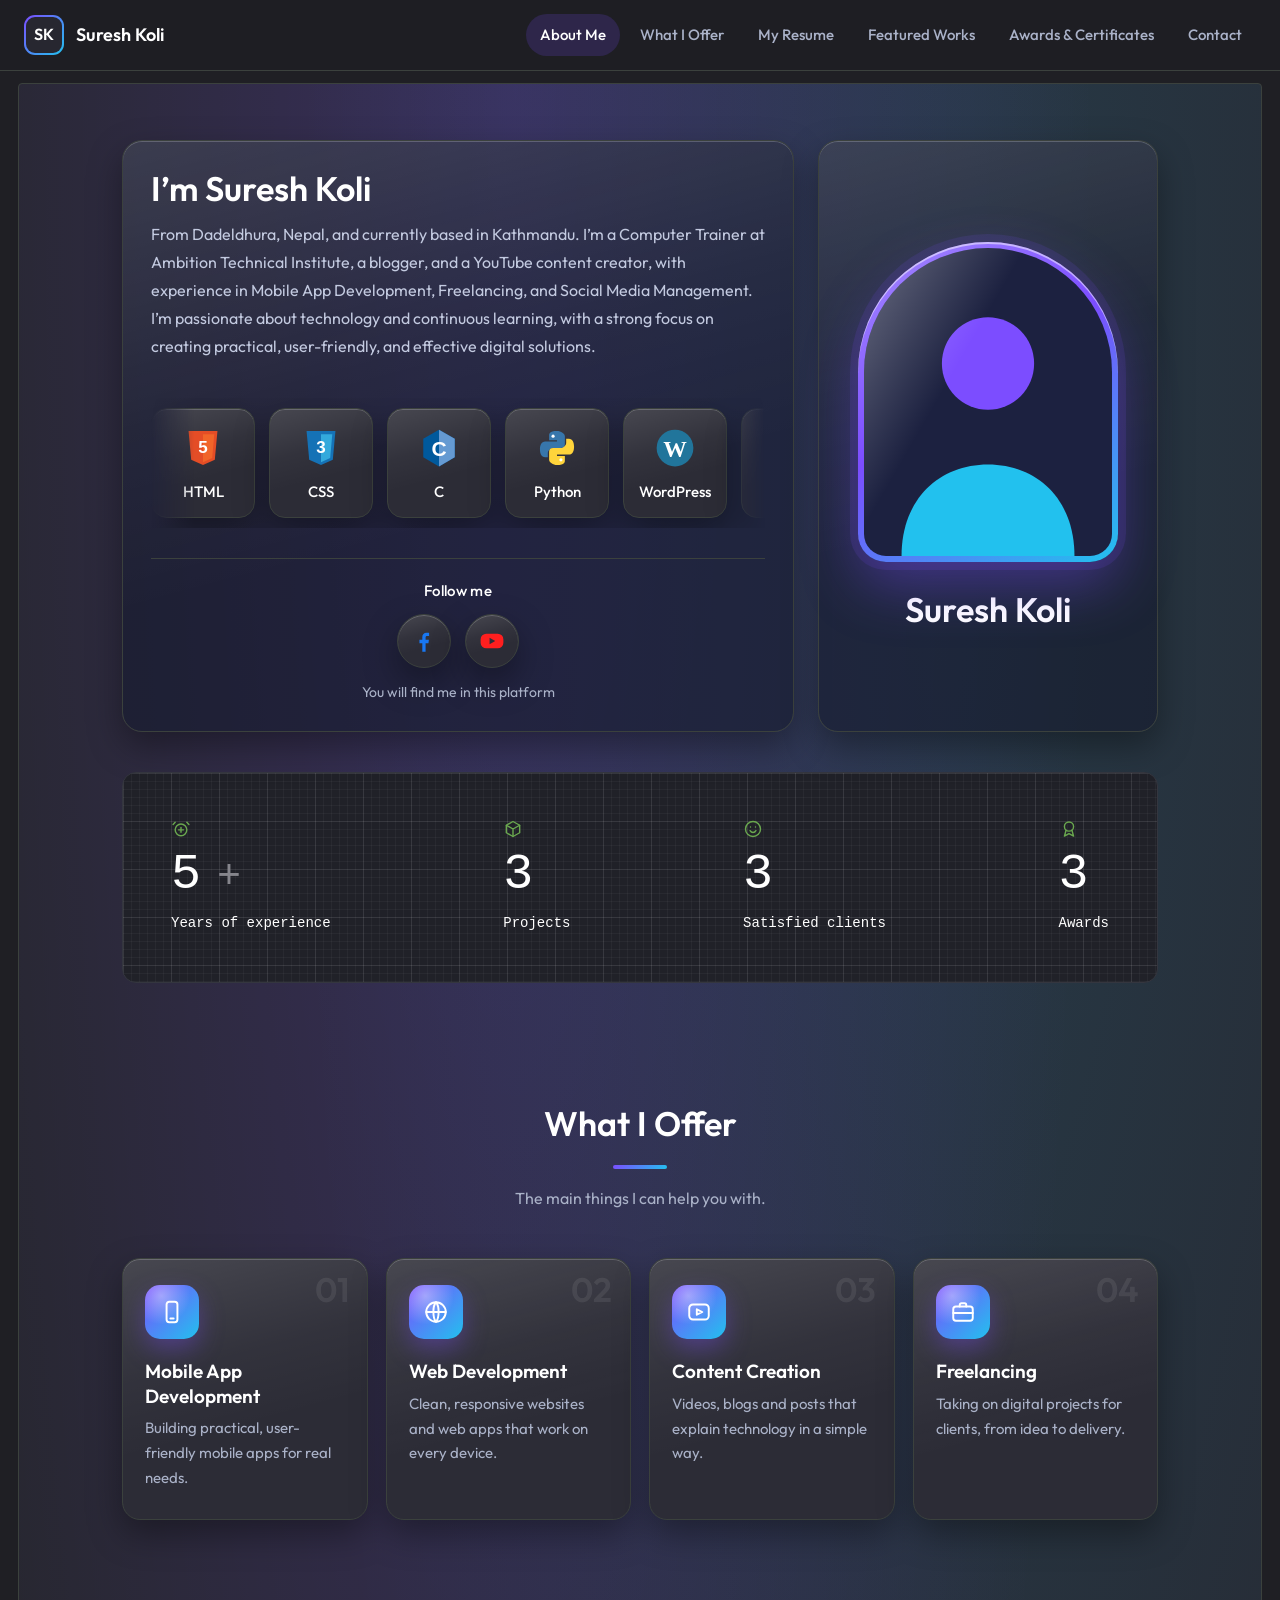
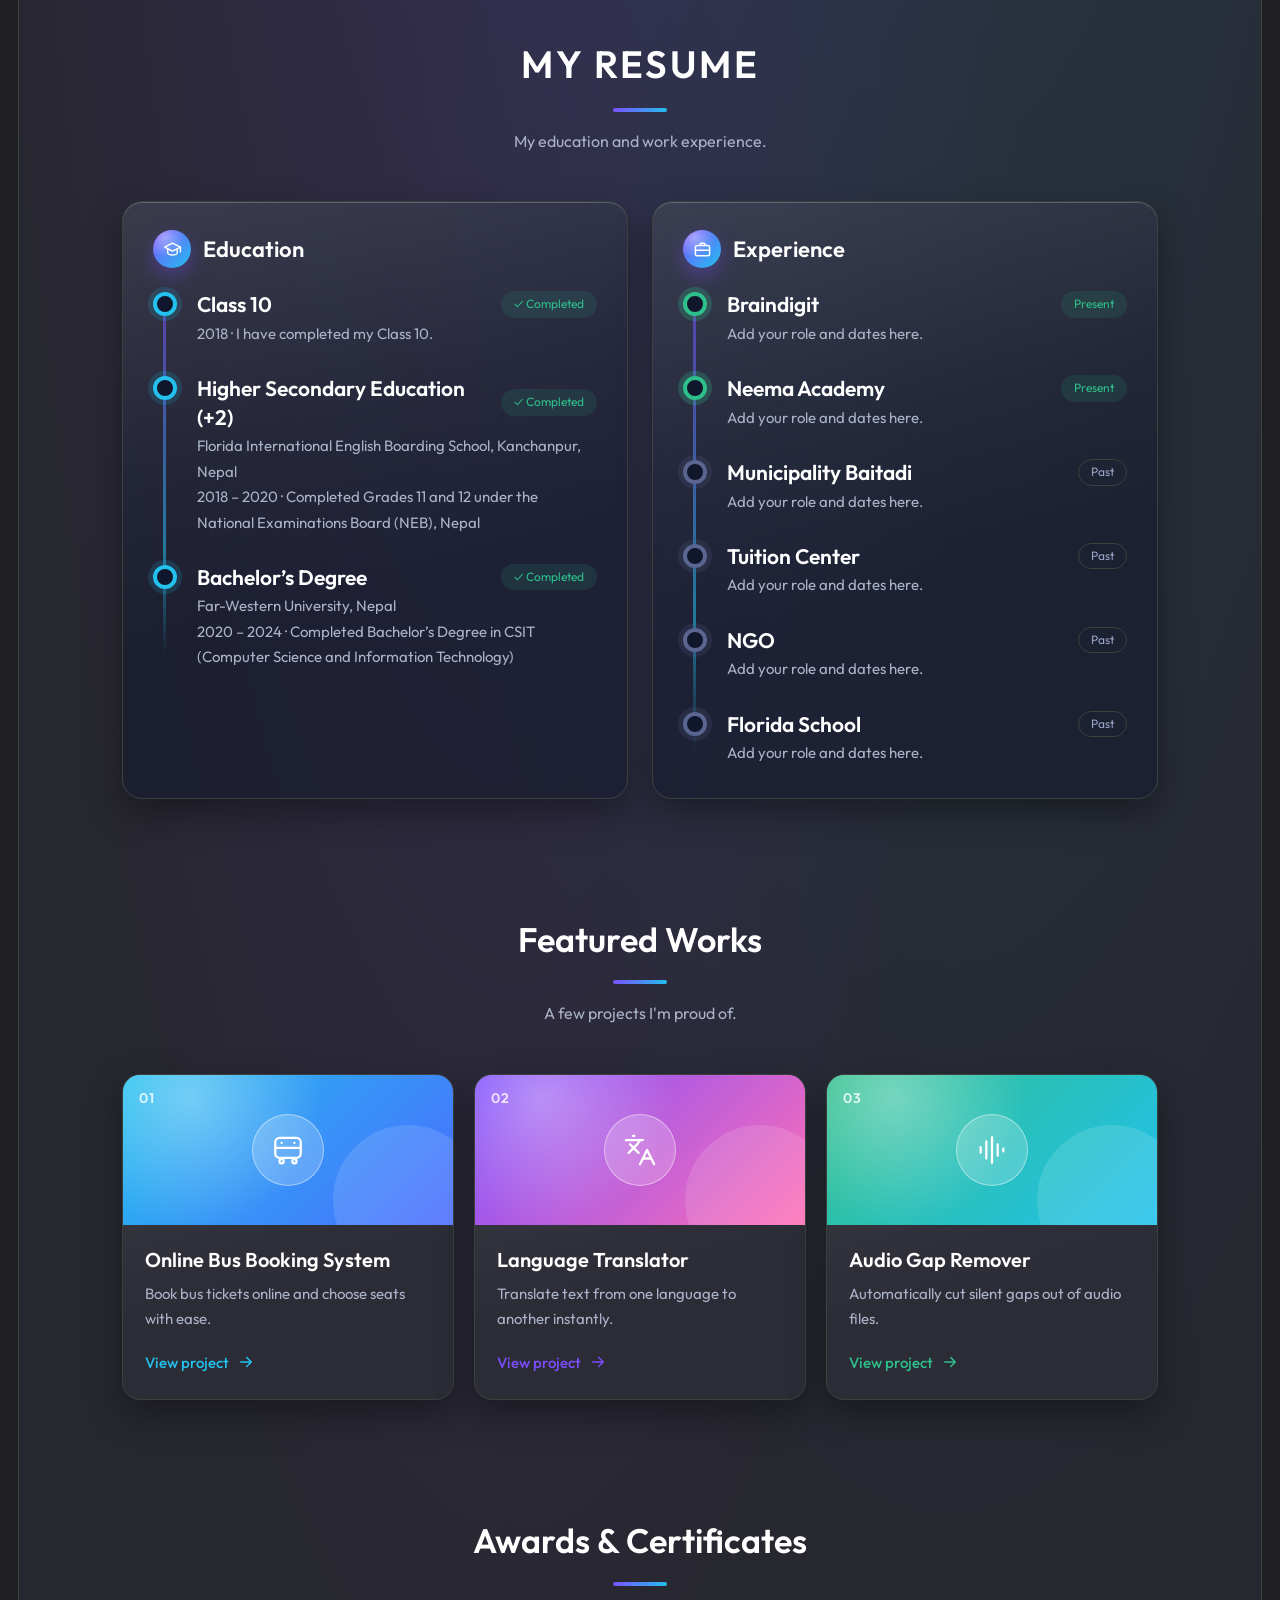
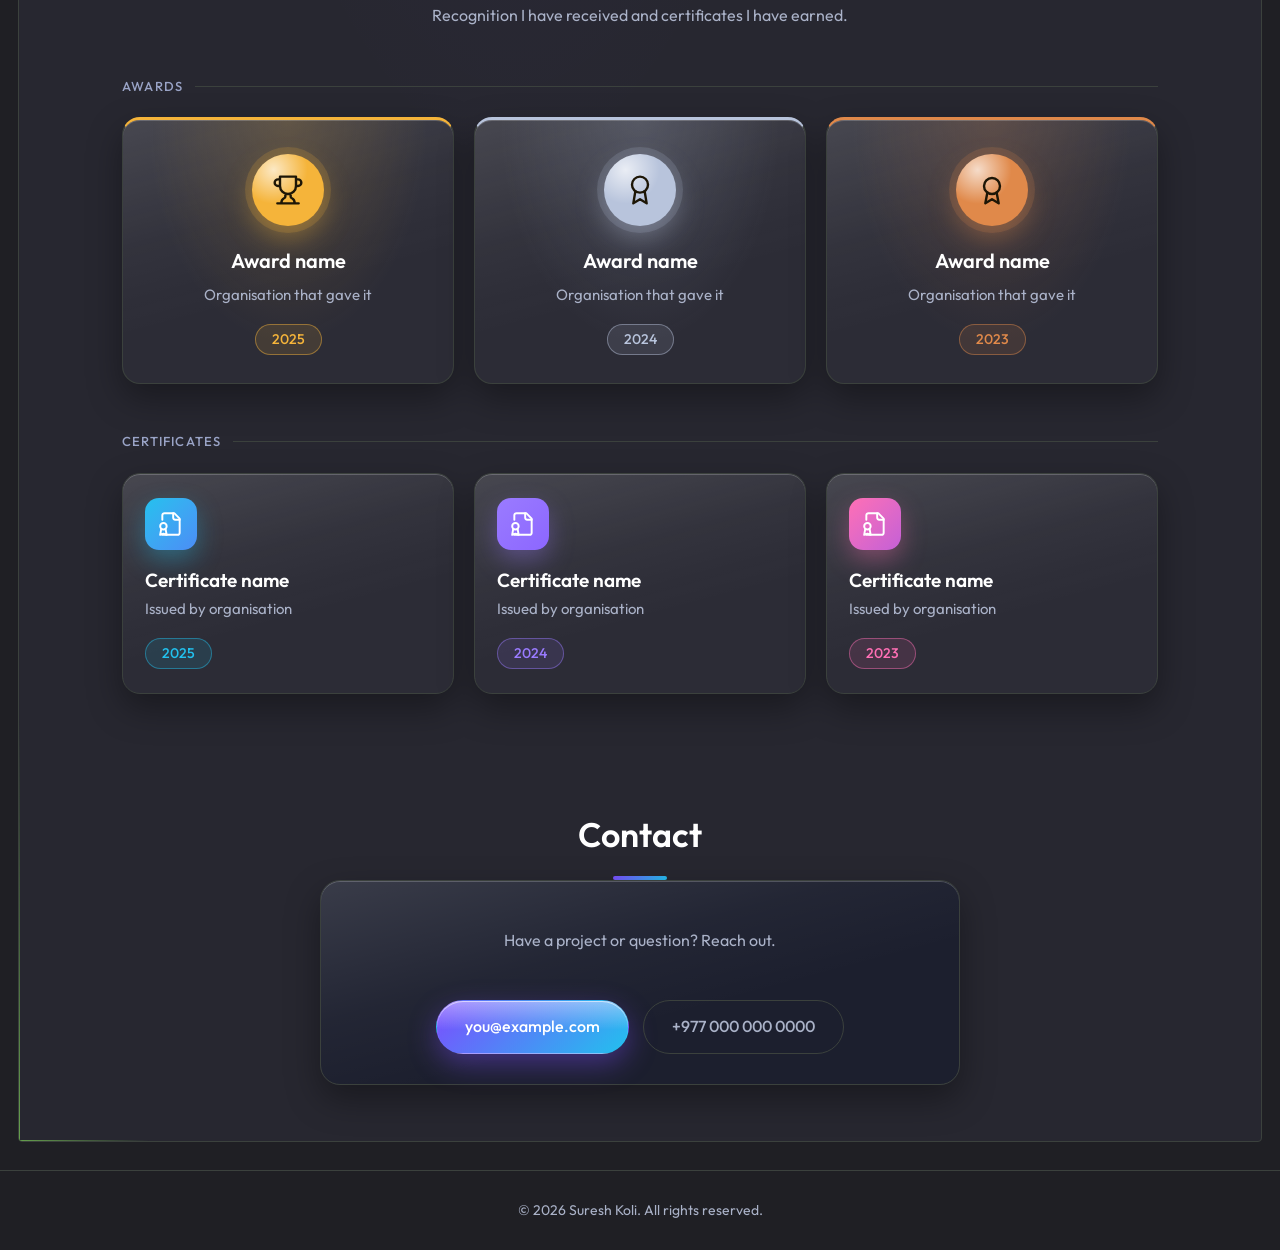
==== suresh-portfolio-preview.html @ f5d2d559 "Add files via upload" ====
<!DOCTYPE html>
<html lang="en">
<head>
<meta charset="UTF-8">
<meta name="viewport" content="width=device-width, initial-scale=1, viewport-fit=cover">
<title>Suresh Koli | Portfolio</title>
<link href="https://fonts.googleapis.com/css2?family=Outfit:wght@400;500;600&display=swap" rel="stylesheet">
<style>
:root{--bg:#0b0e1a;--nav:rgba(14,18,34,.85);--card:#141a2e;--line:#232b47;--text:#aab2c8;--white:#fff;--a:#7c4dff;--b:#22c1ee;--grad:linear-gradient(135deg,var(--a),var(--b));--max:1100px}
*,*::before,*::after{box-sizing:border-box}
html{scroll-behavior:smooth;scroll-padding-top:84px}
body{margin:0;background:var(--bg);color:var(--text);font-family:"Outfit","Segoe UI",Arial,sans-serif;line-height:1.7;overflow-x:hidden}
a{color:inherit;text-decoration:none}
a:focus-visible,button:focus-visible{outline:2px solid var(--b);outline-offset:4px;border-radius:6px}
ul{list-style:none;margin:0;padding:0}
h1,h2,h3,p{margin:0}

/* Navbar */
header{position:sticky;top:0;z-index:20;background:var(--nav);backdrop-filter:blur(12px);-webkit-backdrop-filter:blur(12px);border-bottom:1px solid var(--line)}
.bar{max-width:1280px;margin:0 auto;padding:0 24px;height:70px;display:flex;align-items:center;justify-content:space-between;gap:16px}
.brand{display:flex;align-items:center;gap:12px;color:var(--white);font-weight:600;font-size:18px;white-space:nowrap}
.logo{width:40px;height:40px;padding:2px;border-radius:11px;background:var(--grad)}
.logo span{display:flex;align-items:center;justify-content:center;height:100%;border-radius:9px;background:var(--bg);font-size:16px}
nav ul{display:flex;gap:6px}
nav a{display:block;padding:8px 14px;border-radius:999px;font-size:15px;font-weight:500;white-space:nowrap;transition:background .2s,color .2s}
nav a:hover{color:var(--b);background:rgba(34,193,238,.14)}
nav a.on{color:var(--white);background:rgba(124,77,255,.18)}
.menu{display:none;background:none;border:1px solid var(--line);color:var(--white);width:42px;height:42px;border-radius:10px;font-size:20px;cursor:pointer}

/* Sections */
section{max-width:var(--max);margin:0 auto;padding:88px 24px}
h2{color:var(--white);font-size:34px;font-weight:600;text-align:center}
h2::after{content:"";display:block;width:54px;height:4px;border-radius:4px;background:var(--grad);margin:12px auto 0}
.sub{text-align:center;max-width:540px;margin:16px auto 46px}

/* Hero */
.hero{text-align:center;padding-top:64px;position:relative}
.hero::before{content:"";position:absolute;inset:-60px 0 auto;height:520px;background:radial-gradient(ellipse at 50% 30%,rgba(124,77,255,.28),transparent 60%),radial-gradient(ellipse at 70% 40%,rgba(34,193,238,.16),transparent 55%);pointer-events:none;z-index:-1}
.photo{width:210px;height:210px;margin:0 auto;padding:5px;border-radius:50%;background:var(--grad);box-shadow:0 0 0 10px rgba(124,77,255,.1),0 20px 60px rgba(124,77,255,.35);animation:rise .8s ease both}
.photo img{width:100%;height:100%;border-radius:50%;object-fit:cover;display:block}
.hero h1{color:var(--white);font-size:46px;font-weight:600;line-height:1.2;margin-top:26px}
.role{color:var(--b);font-weight:500;font-size:19px;margin-top:4px}
.intro{max-width:600px;margin:16px auto 0;font-size:17px}
.btns{display:flex;gap:14px;justify-content:center;margin-top:30px;flex-wrap:wrap}
.btn{display:inline-block;padding:12px 28px;border-radius:999px;font-weight:500;border:1px solid var(--line);transition:transform .2s,filter .2s}
.btn.main{background:var(--grad);color:var(--white);border-color:transparent;box-shadow:0 10px 28px rgba(124,77,255,.35)}
.btn:hover{transform:translateY(-2px);filter:brightness(1.12)}
.stats{display:flex;justify-content:center;gap:14px;flex-wrap:wrap;margin-top:48px}
.stat{min-width:150px;padding:16px 22px;background:var(--card);border:1px solid var(--line);border-radius:14px}
.stat b{display:block;color:var(--white);font-size:28px;font-weight:600;line-height:1.2}
.stat span{font-size:14px}
@keyframes rise{from{opacity:0;transform:translateY(16px)}to{opacity:1;transform:none}}

/* About */
.about p.lead{max-width:700px;margin:0 auto;text-align:center;font-size:18px}
.chips{display:flex;flex-wrap:wrap;gap:10px;justify-content:center;margin-top:28px}
.chips li{padding:7px 18px;border-radius:999px;background:var(--card);border:1px solid var(--line);color:var(--white);font-size:15px}

/* Timeline */
.timeline{max-width:740px;margin:0 auto;position:relative;padding-left:34px}
.timeline::before{content:"";position:absolute;left:7px;top:6px;bottom:6px;width:2px;background:linear-gradient(var(--a),var(--b));opacity:.5}
.timeline li{position:relative;background:var(--card);border:1px solid var(--line);border-radius:14px;padding:22px 24px;margin-bottom:18px}
.timeline li::before{content:"";position:absolute;left:-34px;top:28px;width:16px;height:16px;border-radius:50%;background:var(--grad);box-shadow:0 0 0 5px var(--bg)}
.timeline h3{color:var(--white);font-size:19px;font-weight:600}
.when{display:inline-block;margin:4px 0 6px;font-size:13px;color:var(--b);background:rgba(34,193,238,.1);padding:2px 12px;border-radius:999px}

/* Cards */
.grid{display:grid;grid-template-columns:repeat(auto-fit,minmax(260px,1fr));gap:22px}
.card{background:var(--card);border:1px solid var(--line);border-radius:16px;padding:28px;transition:transform .25s,border-color .25s}
.card:hover{transform:translateY(-5px);border-color:var(--a)}
.card h3{color:var(--white);font-size:20px;font-weight:600;margin:14px 0 6px}
.icon{width:54px;height:54px;border-radius:14px;background:var(--grad);display:flex;align-items:center;justify-content:center;font-size:26px}
.work{padding:0;overflow:hidden;display:block}
.work .thumb{height:170px;display:flex;align-items:center;justify-content:center;font-size:44px;background:linear-gradient(135deg,#2a2160,#0f4a63)}
.work:nth-child(2) .thumb{background:linear-gradient(135deg,#0f4a63,#1b5e4a)}
.work:nth-child(3) .thumb{background:linear-gradient(135deg,#4a1d63,#63203a)}
.work .body{padding:22px 26px 26px}
.work h3{margin-top:0}
.award{text-align:center}
.award .icon{margin:0 auto}
.award .when{margin-top:8px}

/* Contact */
.contact{text-align:center}
.contact ul{display:flex;gap:14px;justify-content:center;flex-wrap:wrap}
footer{text-align:center;padding:28px 16px;border-top:1px solid var(--line);font-size:14px}

@media (max-width:960px){
 .menu{display:block}
 nav{position:absolute;left:0;right:0;top:70px;background:#0e1222;border-bottom:1px solid var(--line);display:none}
 nav.open{display:block}
 nav ul{flex-direction:column;padding:10px 16px 16px}
 nav a{padding:12px 14px}
 section{padding:64px 20px}
 .hero h1{font-size:34px}
}
@media (prefers-reduced-motion:reduce){html{scroll-behavior:auto}*{animation:none!important;transition:none!important}}

/* Education cards */
.edu{display:grid;grid-template-columns:repeat(auto-fit,minmax(250px,1fr));gap:22px;align-items:stretch}
.edu .card{--c:#22c1ee;border-top:4px solid var(--c);text-align:center}
.edu .card:hover{border-color:var(--c)}
.edu .icon{margin:0 auto;background:var(--c);color:#0b0e1a}
.edu .c12{--c:#7c4dff}
.edu .c12 .icon{color:#fff}
.edu .bach{--c:#f5b43a;background:linear-gradient(160deg,#241d12,var(--card) 60%)}
.edu .tag{display:inline-block;margin-top:10px;font-size:13px;padding:2px 14px;border-radius:999px;color:var(--c);background:rgba(255,255,255,.06);border:1px solid var(--c)}
/* Current job badge */
.timeline li.now{border-color:#2fbf8a}
.timeline li.now::before{background:#2fbf8a}
.now .when{color:#2fbf8a;background:rgba(47,191,138,.12)}
.timeline .past::before{background:var(--line)}

/* v4 layout */
:root{--line:#2b3558}
.hero{text-align:left;padding-top:60px}
.hero::before{inset:-60px 0 auto}
.hero-grid{display:grid;grid-template-columns:340px 1fr;gap:56px;align-items:center}
.left{text-align:center}
.photo{width:260px;height:300px;padding:0;border-radius:0;background:none;box-shadow:none;position:relative;margin:0 auto 30px}
.photo::before{content:"";position:absolute;inset:0;border-radius:32px;background:var(--grad);transform:translate(18px,18px) rotate(3deg);opacity:.9}
.photo::after{content:"";position:absolute;inset:-10px 10px 10px -10px;border:2px dashed rgba(34,193,238,.5);border-radius:32px}
.photo img{position:relative;z-index:1;border-radius:32px;border:4px solid var(--bg);box-shadow:0 20px 50px rgba(0,0,0,.45)}
.hero h1{font-size:38px;margin-top:0}
.box{border:2px solid var(--line);border-radius:20px;padding:34px;background:rgba(20,26,46,.6)}
.info h2{text-align:left;font-size:30px}
.info h2::after{margin:12px 0 0}
.info .lead{margin-top:18px;font-size:17px;text-align:left}
.facts{display:grid;grid-template-columns:1fr 1fr;gap:14px;margin:24px 0}
.facts div{border:1px solid var(--line);border-radius:12px;padding:10px 16px}
.facts dt{font-size:13px;color:var(--b)}
.facts dd{margin:0;color:var(--white);font-size:15px}
.info .chips{justify-content:flex-start;margin-top:0}
.info .btns{justify-content:flex-start}
.stats{margin-top:44px}
.contact .box{max-width:640px;margin:0 auto;padding:30px}
.top{position:fixed;right:max(20px,env(safe-area-inset-right));bottom:calc(22px + env(safe-area-inset-bottom,0px));width:48px;height:48px;border-radius:50%;border:0;background:var(--grad);color:#fff;font-size:22px;cursor:pointer;box-shadow:0 10px 26px rgba(124,77,255,.45);opacity:0;visibility:hidden;transform:translateY(12px);transition:opacity .25s,transform .25s,visibility .25s;z-index:30}
.top.show{opacity:1;visibility:visible;transform:none}
.top:hover{filter:brightness(1.15)}
@media (max-width:960px){
 .hero-grid{grid-template-columns:1fr;gap:44px}
 .facts{grid-template-columns:1fr}
 .box{padding:24px}
}

/* v5: A4 sheet, glossy, bigger stats, new photo + education + experience */
body{background:#06080f}
.sheet{position:relative;isolation:isolate;overflow:hidden;width:min(210mm,calc(100% - 32px));margin:28px auto;background:linear-gradient(180deg,#10162b,#0b0f1e);border:3px solid #3a4676;border-radius:6px;outline:1px solid rgba(34,193,238,.4);outline-offset:-12px;box-shadow:0 30px 80px rgba(0,0,0,.65)}
.sheet section{max-width:none;padding:56px 32px}
:root{--gloss:linear-gradient(165deg,rgba(255,255,255,.13),rgba(255,255,255,.03) 38%,rgba(255,255,255,0) 62%);--shine:inset 0 1px 0 rgba(255,255,255,.2),0 14px 34px rgba(0,0,0,.35)}
.box,.card,.stat,.facts div,.chips li,.zig li,.scard{background-image:var(--gloss);box-shadow:var(--shine)}
.btn.main{background-image:linear-gradient(180deg,rgba(255,255,255,.4),rgba(255,255,255,0) 55%),var(--grad);box-shadow:inset 0 1px 0 rgba(255,255,255,.55),0 10px 28px rgba(124,77,255,.4)}
.grid{grid-template-columns:repeat(3,1fr);gap:18px}
.card{padding:22px}
.work{padding:0}
.work .thumb{height:130px}

/* Photo: glossy arch, bigger */
.hero-grid{grid-template-columns:300px 1fr;gap:36px}
.photo{width:290px;height:370px;padding:7px;border-radius:145px 145px 28px 28px;background:linear-gradient(145deg,#a58bff,#7c4dff 40%,#22c1ee);box-shadow:0 0 0 8px rgba(124,77,255,.12),0 26px 60px rgba(124,77,255,.4),inset 0 2px 0 rgba(255,255,255,.5);margin:0 auto 26px}
.photo::before{content:none}
.photo::after{content:"";position:absolute;inset:7px;border:0;border-radius:138px 138px 21px 21px;background:linear-gradient(115deg,rgba(255,255,255,.38),rgba(255,255,255,0) 38%);pointer-events:none;z-index:2}
.photo img{border:0;border-radius:138px 138px 21px 21px;box-shadow:none}
.hero h1{font-size:36px}
.box{padding:28px}

/* Bigger stats */
.stats{display:grid;grid-template-columns:repeat(3,1fr);gap:16px;margin-top:40px}
.stat{min-width:0;text-align:center;padding:30px 12px;border-radius:18px;border:2px solid var(--line)}
.stat b{font-size:52px;line-height:1.1;background:var(--grad);-webkit-background-clip:text;background-clip:text;color:transparent}
.stat span{font-size:17px;color:var(--white)}

/* Education: connected steps */
.steps{display:grid;grid-template-columns:repeat(3,1fr);gap:18px;position:relative}
.steps::before{content:"";position:absolute;top:44px;left:16%;right:16%;height:5px;border-radius:5px;background:linear-gradient(90deg,#22c1ee,#7c4dff,#f5b43a)}
.step{--c:#22c1ee;text-align:center;position:relative}
.step.c12{--c:#7c4dff}
.step.bach{--c:#f5b43a}
.node{position:relative;z-index:1;width:88px;height:88px;margin:0 auto 16px;border-radius:50%;display:flex;align-items:center;justify-content:center;font-size:38px;border:4px solid #0b0f1e;background:radial-gradient(circle at 30% 22%,rgba(255,255,255,.75),rgba(255,255,255,0) 40%),var(--c);box-shadow:0 12px 28px rgba(0,0,0,.45),inset 0 -8px 14px rgba(0,0,0,.25)}
.bach .node{box-shadow:0 0 0 7px rgba(245,180,58,.22),0 12px 28px rgba(0,0,0,.45),inset 0 -8px 14px rgba(0,0,0,.25)}
.scard{background-color:var(--card);border:2px solid var(--c);border-radius:16px;padding:20px 14px}
.scard h3{color:var(--white);font-size:20px;font-weight:600}
.bach .scard{background-color:#231c10}
.tag{display:inline-block;margin-top:10px;font-size:13px;padding:2px 14px;border-radius:999px;color:var(--c);border:1px solid var(--c);background:rgba(255,255,255,.05)}

/* Experience: zigzag */
.zig{position:relative;max-width:none;padding:0}
.zig::before{content:"";position:absolute;left:50%;top:0;bottom:0;width:3px;margin-left:-1.5px;background:linear-gradient(var(--a),var(--b));opacity:.55}
.zig li{position:relative;width:calc(50% - 30px);margin:0 0 22px;padding:20px 20px 20px 70px;background-color:var(--card);border:2px solid var(--line);border-radius:16px}
.zig li:nth-child(even){margin-left:auto}
.zig li::after{content:"";position:absolute;top:30px;width:18px;height:18px;border-radius:50%;background:radial-gradient(circle at 30% 25%,#fff,var(--b) 55%);box-shadow:0 0 0 5px #0d1224}
.zig li:nth-child(odd)::after{right:-40px}
.zig li:nth-child(even)::after{left:-40px}
.zig li::before{content:none}
.zig h3{color:var(--white);font-size:18px;font-weight:600}
.zig p{font-size:15px}
.zig .ini{position:absolute;left:16px;top:18px;width:42px;height:42px;border-radius:12px;display:flex;align-items:center;justify-content:center;font-style:normal;font-weight:600;color:#fff;background:radial-gradient(circle at 30% 20%,rgba(255,255,255,.55),rgba(255,255,255,0) 45%),var(--a)}
.zig .now{border-color:#2fbf8a;box-shadow:var(--shine),0 0 26px rgba(47,191,138,.25)}
.zig .now .ini{background-color:#2fbf8a}
.zig .now::after{background:radial-gradient(circle at 30% 25%,#fff,#2fbf8a 55%)}
.zig .past .ini{background-color:#4b5a8f}

@media (max-width:760px){
 .hero-grid{grid-template-columns:1fr}
 .grid,.steps,.stats{grid-template-columns:1fr}
 .steps::before{display:none}
 .zig::before{left:14px}
 .zig li{width:auto;margin-left:40px!important}
 .zig li::after{left:-35px!important;right:auto!important}
 .stat b{font-size:44px}
}
@media print{
 @page{size:A4;margin:8mm}
 *{-webkit-print-color-adjust:exact;print-color-adjust:exact}
 header,.top{display:none}
 .sheet{width:auto;margin:0;box-shadow:none}
}

/* v7: one frame (reference size + border) around everything */
:root{--bg:#272730;--card:#2c2c36;--line:#3b413d;--nav:rgba(31,31,36,.9)}
body{background:#1f1f24}
header{background:var(--nav);border-bottom:1px solid #3b413d}
nav ul{flex-wrap:nowrap}
.sheet{width:min(1244px,calc(100% - 20px));margin:12px auto 28px;background:var(--bg);border:1px solid #3b413d;border-radius:4px;outline:0;box-shadow:none}
.sheet::before{content:"";position:absolute;left:0;bottom:0;width:1px;height:420px;background:linear-gradient(0deg,#66a04d,rgba(102,160,77,0));z-index:2}
.sheet::after{content:"";position:absolute;left:0;bottom:0;width:130px;height:1px;background:linear-gradient(90deg,#66a04d,rgba(102,160,77,0));z-index:2}
.sheet section{max-width:1100px;margin:0 auto;padding:56px 32px}
/* same 1px border on every block */
.box,.card,.stat,.facts div,.zig li,.scard,.chips li,.tile{border:1px solid #3b413d}
.scard{border-color:#3b413d}
.bach .scard{background-color:#2b261c}
.node{border-color:var(--bg)}
.zig li::after{box-shadow:0 0 0 5px var(--bg)}
.zig .now{border-color:#3b413d}
.hero::before{opacity:.8}
@media (max-width:760px){.sheet section{padding:44px 18px}}

.hero::before{content:none}
.sheet{background-image:radial-gradient(ellipse at 40% 0,rgba(124,77,255,.22),transparent 55%),radial-gradient(ellipse at 75% 8%,rgba(34,193,238,.12),transparent 50%)}

.info .lead{margin-top:0}
.info .btns{margin-top:26px}

/* v8: hero box extras, new education + experience */
.info .lead{font-size:15px;line-height:1.7}
.iam{display:block;color:#fff;font-size:34px;font-weight:600;line-height:1.2;margin-bottom:10px}
.tech{display:flex;flex-wrap:wrap;gap:12px;margin:22px 0 0}
.tbox{width:76px;padding:12px 0 9px;text-align:center;border:1px solid #3b413d;border-radius:14px;background:var(--card);background-image:var(--gloss);box-shadow:var(--shine);transition:transform .2s}
.tbox:hover{transform:translateY(-3px)}
.tbox svg{display:block;margin:0 auto 6px}
.tbox span{font-size:12px;color:#fff}
.info .btns{margin-top:22px}
.social{display:flex;align-items:center;gap:12px;margin-top:22px;padding-top:20px;border-top:1px solid #3b413d}
.social span{font-size:15px;color:#fff;margin-right:4px}
.soc{width:46px;height:46px;border-radius:50%;display:flex;align-items:center;justify-content:center;border:1px solid #3b413d;background:var(--card);background-image:var(--gloss);box-shadow:var(--shine);transition:transform .2s}
.soc:hover{transform:translateY(-3px)}

/* Education: certificate cards */
.edu2{display:grid;grid-template-columns:repeat(3,1fr);gap:20px}
.ed{--c:#22c1ee;--t:#04222c;position:relative;overflow:hidden;border:1px solid #3b413d;border-radius:18px;background:var(--card);background-image:var(--gloss);box-shadow:var(--shine)}
.ed.e12{--c:#7c4dff;--t:#fff}
.ed.bd{--c:#f5b43a;--t:#2a1d00}
.ed .ribbon{display:flex;align-items:center;gap:12px;padding:18px 20px;background:linear-gradient(180deg,rgba(255,255,255,.3),rgba(255,255,255,0) 60%),var(--c)}
.ed .ico{width:42px;height:42px;border-radius:50%;background:rgba(255,255,255,.3);display:flex;align-items:center;justify-content:center;font-size:22px}
.ed h3{color:var(--t);font-size:22px;font-weight:600}
.ed .wm{position:absolute;right:12px;bottom:-12px;font-size:100px;font-weight:700;line-height:1;color:var(--c);opacity:.14;pointer-events:none}
.ed-body{position:relative;padding:22px 20px 24px}
.prog{height:8px;border-radius:8px;background:#1f1f24;margin:18px 0 16px;overflow:hidden}
.prog i{display:block;width:100%;height:100%;border-radius:8px;background:var(--c)}
.ed .tag{margin-top:0}

/* Experience: current featured + previous list */
.grp{display:flex;align-items:center;gap:14px;margin:0 0 16px;color:#fff;font-size:17px;font-weight:500}
.grp::after{content:"";flex:1;height:1px;background:#3b413d}
.xp-now{display:grid;grid-template-columns:1fr 1fr;gap:20px;margin-bottom:36px}
.xp-past{display:grid;grid-template-columns:1fr 1fr;gap:16px}
.xc{display:flex;gap:16px;align-items:flex-start;padding:22px;border:1px solid #3b413d;border-left:5px solid #4b5a8f;border-radius:18px;background:var(--card);background-image:var(--gloss);box-shadow:var(--shine)}
.xc.now{border-left-color:#2fbf8a;box-shadow:var(--shine),0 0 30px rgba(47,191,138,.2)}
.xc h3{color:#fff;font-size:20px;font-weight:600;margin:0}
.xc p{font-size:15px;margin:2px 0 0}
.xc .av{flex:none;width:58px;height:58px;border-radius:16px;display:flex;align-items:center;justify-content:center;font-size:24px;font-weight:600;color:#fff;background:radial-gradient(circle at 30% 20%,rgba(255,255,255,.5),rgba(255,255,255,0) 45%),#4b5a8f}
.xc.now .av{background-color:#2fbf8a}
.xc.past{padding:18px 20px}
.xc.past .av{width:46px;height:46px;font-size:19px;border-radius:12px}
.live{display:inline-flex;align-items:center;gap:7px;font-size:13px;color:#2fbf8a;background:rgba(47,191,138,.12);padding:2px 12px;border-radius:999px;margin-bottom:6px}
.live::before{content:"";width:8px;height:8px;border-radius:50%;background:#2fbf8a;animation:blink 1.4s ease-in-out infinite}
.xc .when{color:#9aa4c7;background:rgba(255,255,255,.07);margin:0 0 6px}
@media (max-width:760px){.edu2,.xp-now,.xp-past{grid-template-columns:1fr}.iam{font-size:28px}}

/* v9: new photo frame, follow menu */
.photo{width:300px;height:330px;padding:6px;border-radius:63% 37% 54% 46% / 55% 48% 52% 45%;background:linear-gradient(135deg,#22c1ee,#7c4dff 55%,#ff6fb5);box-shadow:0 0 0 10px rgba(34,193,238,.07),0 26px 60px rgba(34,193,238,.28),inset 0 2px 0 rgba(255,255,255,.5)}
.photo::before{content:"";position:absolute;inset:-16px;border:2px dashed rgba(124,77,255,.55);border-radius:46% 54% 40% 60% / 50% 40% 60% 50%;transform:none;opacity:1}
.photo::after{inset:6px;border-radius:inherit;background:linear-gradient(120deg,rgba(255,255,255,.35),rgba(255,255,255,0) 38%)}
.photo img{border-radius:inherit}
.actions{display:flex;align-items:center;justify-content:space-between;gap:14px;flex-wrap:wrap;margin-top:24px}
.info .actions .btns{margin-top:0}
.follow{position:relative;margin-left:auto}
.fbtn{background:var(--card);background-image:var(--gloss);color:#fff;font:inherit;font-weight:500;cursor:pointer}
.fbtn[aria-expanded="true"]{border-color:var(--b)}
.fmenu{position:absolute;right:0;bottom:calc(100% + 10px);min-width:190px;padding:8px;background:#2c2c36;border:1px solid #3b413d;border-radius:14px;box-shadow:0 18px 40px rgba(0,0,0,.5);z-index:5}
.fmenu[hidden]{display:none}
.fmenu a{display:flex;align-items:center;gap:12px;padding:10px 14px;border-radius:10px;color:#fff;font-weight:500}
.fmenu a:hover{background:rgba(34,193,238,.14);color:var(--b)}
@media (max-width:760px){.follow{margin-left:0}}

/* v10: marquee, follow icons */
.marquee{overflow:hidden;margin-top:22px;padding:6px 0;-webkit-mask-image:linear-gradient(90deg,transparent,#000 7%,#000 93%,transparent);mask-image:linear-gradient(90deg,transparent,#000 7%,#000 93%,transparent)}
.track{display:flex;gap:12px;width:max-content;animation:slide 16s linear infinite}
.marquee:hover .track{animation-play-state:paused}
@keyframes slide{to{transform:translateX(calc(-33.3333% - 4px))}}
.followbox{margin-top:22px}
.flabel{margin:0 0 12px;color:#fff;font-size:16px;font-weight:500}
.socials{display:flex;gap:14px;flex-wrap:wrap}
.sbtn{--brand:#7c4dff;display:inline-flex;align-items:center;width:54px;height:54px;border-radius:27px;overflow:hidden;white-space:nowrap;color:var(--brand);background:var(--card);background-image:var(--gloss);border:1px solid #3b413d;box-shadow:var(--shine);transition:width .35s cubic-bezier(.2,.8,.2,1),background-color .25s,color .25s,box-shadow .25s,transform .25s,border-color .25s}
.sbtn i{flex:none;width:52px;height:52px;display:flex;align-items:center;justify-content:center;transition:transform .35s}
.sbtn span{padding-right:22px;font-weight:500;font-size:15px;opacity:0;transition:opacity .25s .05s}
.sbtn:hover,.sbtn:focus-visible{width:158px;background-color:var(--brand);color:#fff;border-color:var(--brand);transform:translateY(-4px);box-shadow:0 14px 30px color-mix(in srgb,var(--brand) 55%,transparent),inset 0 1px 0 rgba(255,255,255,.35)}
.sbtn:hover i,.sbtn:focus-visible i{transform:rotate(-8deg) scale(1.12)}
.sbtn:hover span,.sbtn:focus-visible span{opacity:1}
.info .actions{margin-top:26px}
@media (prefers-reduced-motion:reduce){.marquee{overflow-x:auto;-webkit-mask-image:none;mask-image:none}.track{width:auto}.track li[aria-hidden]{display:none}}

.hero-grid>*,.info{min-width:0}
.marquee{width:100%}

.sbtn:first-child svg{width:36px;height:36px}

/* v11: bigger icons, more space, centered follow block */
.marquee{margin-top:38px;padding:10px 0}
.tbox{width:100px;padding:16px 0 12px;border-radius:16px}
.tbox svg{width:50px;height:50px;margin-bottom:9px}
.tbox span{font-size:13px}
.followbox{margin-top:38px;padding-top:30px;border-top:1px solid #3b413d;text-align:center}
.flabel{font-size:22px;font-weight:600;margin-bottom:18px}
.socials{justify-content:center;gap:18px}
.sbtn{width:68px;height:68px;border-radius:34px}
.sbtn i{width:66px;height:66px}
.sbtn svg{width:36px;height:36px}
.sbtn:first-child svg{width:46px;height:46px}
.sbtn span{font-size:17px;padding-right:26px}
.sbtn:hover,.sbtn:focus-visible{width:190px}
.fcap{margin:20px 0 0;font-size:16px;color:var(--text)}

/* v12: photo pinned top-left; details text/icon sizing and alignment */
.hero-grid{align-items:start}
.left{text-align:center}
.photo{margin:0 auto 26px}
.info .lead{font-size:16px;line-height:1.75;color:#c3cae0}
.tbox{width:104px;padding:18px 0 16px;display:flex;flex-direction:column;align-items:center;justify-content:center}
.tbox svg{width:42px;height:42px;margin:0 0 14px}
.tbox span{font-size:15px;line-height:1.2;font-weight:500}
.track{align-items:stretch;gap:14px}
.sbtn svg{width:32px;height:32px}
.sbtn:first-child svg{width:42px;height:42px}
.sbtn i{line-height:0}
.sbtn span{font-size:17px;line-height:1;padding-top:2px}
.flabel{line-height:1.3;margin-bottom:20px}
.fcap{font-size:17px;line-height:1.5;margin-top:22px}
@media (max-width:960px){.left{text-align:left}.photo{margin:0 0 26px 20px}}
@keyframes slide{to{transform:translateX(calc(-33.3333% - 4.67px))}}

/* v13: smaller Follow me; stats in grid-panel style */
.followbox{margin-top:30px;padding-top:22px}
.flabel{font-size:15px;font-weight:500;margin-bottom:14px;letter-spacing:.3px}
.socials{gap:14px}
.sbtn{width:54px;height:54px;border-radius:27px}
.sbtn i{width:52px;height:52px}
.sbtn svg{width:26px;height:26px}
.sbtn:first-child svg{width:34px;height:34px}
.sbtn span{font-size:15px;padding-right:20px}
.sbtn:hover,.sbtn:focus-visible{width:160px}
.fcap{font-size:14px;margin-top:14px}

.hero .stats{display:grid;grid-template-columns:repeat(4,1fr);gap:0;margin-top:40px;padding:46px 48px;border:1px solid #34363f;border-radius:14px;background-color:#202128;background-image:linear-gradient(rgba(255,255,255,.07) 1px,transparent 1px),linear-gradient(90deg,rgba(255,255,255,.07) 1px,transparent 1px),linear-gradient(rgba(255,255,255,.035) 1px,transparent 1px),linear-gradient(90deg,rgba(255,255,255,.035) 1px,transparent 1px);background-size:48px 48px,48px 48px,8px 8px,8px 8px;box-shadow:none}
.hero .stats .stat{min-width:0;padding:0;border:0;border-radius:0;background:none;background-image:none;box-shadow:none;text-align:left}
.stat .si{display:block;width:20px;height:20px;color:#6aa84f;margin-bottom:8px}
.hero .stats .stat b{display:flex;align-items:baseline;gap:16px;font-family:"Ubuntu Mono",ui-monospace,Menlo,Consolas,monospace;font-size:50px;font-weight:400;line-height:1.1;color:#fff;background:none;-webkit-text-fill-color:#fff}
.stat b em{font-style:normal;font-size:40px;color:#85858c;-webkit-text-fill-color:#85858c}
.hero .stats .stat span{display:block;margin-top:10px;font-family:ui-monospace,Menlo,Consolas,monospace;font-size:14px;color:#fff}
@media (max-width:700px){.hero .stats{grid-template-columns:1fr 1fr;gap:34px 20px;padding:32px 26px}.hero .stats .stat b{font-size:42px}}

/* v14: swapped hero sides, tighter gap; My Resume with Education + Experience */
.hero-grid{grid-template-columns:1fr 340px;gap:24px;align-items:stretch}
.left.box{order:2;display:flex;flex-direction:column;align-items:center;justify-content:center;text-align:center;padding:32px 20px}
.left .photo{width:270px;height:300px;margin:0 auto 28px}
.left h1{font-size:34px;line-height:1.2}
.hero .stats{grid-template-columns:repeat(4,auto);justify-content:space-between}
@media (max-width:960px){.hero-grid{grid-template-columns:1fr;gap:24px}.left.box{order:0}.left .photo{margin:0 auto 26px}}
@media (max-width:700px){.hero .stats{grid-template-columns:1fr 1fr;justify-content:stretch}}

.resume-h{text-transform:uppercase;letter-spacing:3px;font-size:38px}
.resume-grid{display:grid;grid-template-columns:1fr 1fr;gap:28px;align-items:stretch}
.res-col{display:flex;flex-direction:column;min-width:0}
.res-title{display:flex;align-items:center;gap:12px;margin:0 0 20px;color:#fff;font-size:24px;font-weight:600}
.res-title::before{content:"";width:5px;height:26px;border-radius:4px;background:var(--grad)}
.edu-list{flex:1;display:grid;grid-auto-rows:1fr;gap:16px}
.edu-list .ed{display:flex;flex-direction:column}
.edu-list .ed .ed-body{flex:1;display:flex;flex-direction:column;justify-content:center;padding:18px 20px 20px}
.edu-list .ed .tag{align-self:flex-start}
.edu-list .ed .prog{margin:14px 0}
.edu-list .ed .ribbon{padding:14px 20px}
.res-col .xp-now{grid-template-columns:1fr;gap:16px;margin-bottom:28px}
.res-col .xp-past{grid-template-columns:1fr 1fr;gap:14px}
.res-col .xc.past{flex-direction:column;gap:12px}
@media (max-width:860px){.resume-grid{grid-template-columns:1fr;gap:40px}}
@media (max-width:480px){.res-col .xp-past{grid-template-columns:1fr}.res-col .xc.past{flex-direction:row}}

/* v15: What I Offer + simpler My Resume */
.offer-grid{display:grid;grid-template-columns:repeat(4,1fr);gap:18px}
.offer{position:relative;overflow:hidden;padding:26px 22px 28px;border:1px solid #3b413d;border-radius:18px;background:var(--card);background-image:var(--gloss);box-shadow:var(--shine);transition:transform .25s,border-color .25s}
.offer:hover{transform:translateY(-5px);border-color:var(--a)}
.offer-no{position:absolute;top:14px;right:18px;font-size:34px;font-weight:600;line-height:1;color:#fff;opacity:.08}
.offer-ico{width:54px;height:54px;border-radius:15px;display:flex;align-items:center;justify-content:center;color:#fff;background:radial-gradient(circle at 30% 20%,rgba(255,255,255,.4),rgba(255,255,255,0) 50%),var(--grad);box-shadow:0 10px 24px rgba(124,77,255,.35)}
.offer-ico svg{width:26px;height:26px}
.offer h3{color:#fff;font-size:19px;font-weight:600;line-height:1.3;margin:20px 0 8px}
.offer p{margin:0;font-size:15px;line-height:1.65}
@media (max-width:960px){.offer-grid{grid-template-columns:1fr 1fr}}
@media (max-width:520px){.offer-grid{grid-template-columns:1fr}}

.rs-panel{display:block;padding:36px 38px}
.rs-block+.rs-block{margin-top:38px;padding-top:34px;border-top:1px solid #3b413d}
.rs-title{display:flex;align-items:center;gap:12px;margin:0 0 26px;color:#fff;font-size:22px;font-weight:600}
.rs-title::before{content:"";width:5px;height:24px;border-radius:4px;background:var(--grad)}

.edu-line{list-style:none;margin:0;padding:0;display:grid;grid-template-columns:repeat(3,1fr)}
.edu-line li{position:relative;padding:24px 24px 0 0;border-top:2px solid rgba(124,77,255,.45)}
.edu-line li::before{content:"";position:absolute;left:0;top:-8px;width:14px;height:14px;border-radius:50%;background:var(--bg);border:3px solid var(--b)}
.edu-line li:last-child{border-top-color:transparent;border-image:linear-gradient(90deg,rgba(124,77,255,.45),transparent) 1}
.tl-tag{display:block;margin-bottom:4px;font-size:12px;letter-spacing:1px;text-transform:uppercase;color:#2fbf8a}
.edu-line h4,.xp-row h4{margin:0;color:#fff;font-size:19px;font-weight:600;line-height:1.35}
.edu-line p,.xp-row p{margin:2px 0 0;font-size:15px}

.xp-list{list-style:none;margin:0;padding:0;display:grid;grid-template-columns:1fr 1fr;gap:14px 20px}
.xp-row{display:flex;align-items:center;gap:14px;padding:14px 16px;border:1px solid #3b413d;border-radius:14px;background:rgba(255,255,255,.025)}
.xp-row>div{min-width:0}
.xp-av{flex:none;width:42px;height:42px;border-radius:12px;display:flex;align-items:center;justify-content:center;font-weight:600;color:#fff;background:#323a5b}
.xp-tag{flex:none;margin-left:auto;font-size:12px;padding:2px 12px;border-radius:999px;color:#9aa4c7;border:1px solid #3b413d}
.xp-row.now{border-color:rgba(47,191,138,.45)}
.xp-row.now .xp-av{background:#2fbf8a}
.xp-row.now .xp-tag{color:#2fbf8a;background:rgba(47,191,138,.12);border-color:transparent}

@media (max-width:760px){
 .rs-panel{padding:28px 22px}
 .xp-list{grid-template-columns:1fr}
 .edu-line{grid-template-columns:1fr}
 .edu-line li,.edu-line li:last-child{border-top:0;border-image:none;border-left:2px solid rgba(124,77,255,.45);padding:0 0 24px 24px}
 .edu-line li:last-child{padding-bottom:0}
 .edu-line li::before{left:-8px;top:2px}
}

/* v16: resume in two columns; new photo format (arch) */
.resume-cols{display:grid;grid-template-columns:1fr 1fr;gap:24px;align-items:stretch}
.rs-card{display:flex;flex-direction:column;min-width:0;padding:28px 26px 30px}
.rs-card .rs-title{margin-bottom:22px}
.rs-list{list-style:none;margin:0;padding:0;flex:1;display:flex;flex-direction:column;gap:14px;position:relative}
.rs-list::before{content:"";position:absolute;left:36px;top:28px;bottom:28px;width:2px;background:linear-gradient(var(--a),var(--b));opacity:.45}
.rs-list .xp-row{position:relative;flex:1;background:#171d33;border-color:#2f3a5e}
.rs-list .xp-row.now{border-color:rgba(47,191,138,.5)}
.rs-list .ed-av{background:radial-gradient(circle at 30% 20%,rgba(255,255,255,.4),rgba(255,255,255,0) 50%),var(--grad)}
.rs-list .ed-av svg{width:22px;height:22px}
.xp-tag.done{color:#2fbf8a;background:rgba(47,191,138,.12);border-color:transparent}
@media (max-width:860px){.resume-cols{grid-template-columns:1fr}}
@media (max-width:480px){.rs-card{padding:24px 18px}.xp-row{padding:12px 12px}.rs-list::before{left:32px}}

.left .photo{width:260px;height:320px;padding:6px;border-radius:130px 130px 28px 28px;background:linear-gradient(145deg,#a58bff,#7c4dff 45%,#22c1ee);box-shadow:0 0 0 8px rgba(124,77,255,.12),0 24px 56px rgba(124,77,255,.38),inset 0 2px 0 rgba(255,255,255,.5);margin:0 auto 28px}
.left .photo::before{content:none}
.left .photo::after{inset:6px;border-radius:124px 124px 22px 22px}
.left .photo img{border-radius:124px 124px 22px 22px;object-position:50% 20%}
@media (max-width:480px){.rs-list .xp-row{flex-wrap:wrap;row-gap:8px}.rs-list .xp-row>div{flex:1 1 150px}.rs-list .xp-tag{order:3;margin-left:56px;flex-basis:auto}}

/* v17: timeline resume, project cards, award medals */
.rs-title{gap:12px}
.rs-title::before{content:none}
.rs-ico{width:38px;height:38px;border-radius:50%;display:flex;align-items:center;justify-content:center;color:#fff;background:radial-gradient(circle at 30% 20%,rgba(255,255,255,.4),rgba(255,255,255,0) 50%),var(--grad);box-shadow:0 8px 20px rgba(124,77,255,.35)}
.rs-ico svg{width:19px;height:19px}
.rs-card{padding:28px 30px 32px}
.tline{list-style:none;margin:0;padding:0 0 0 32px;flex:1;display:flex;flex-direction:column;justify-content:space-between;gap:20px;position:relative}
.tline::before{content:"";position:absolute;left:7px;top:8px;bottom:8px;width:2px;background:linear-gradient(var(--a),var(--b));opacity:.4}
.tl-it{position:relative}
.tl-it::before{content:"";position:absolute;left:-32px;top:4px;width:16px;height:16px;border-radius:50%;background:#10162b;border:3px solid var(--b);box-shadow:0 0 0 4px rgba(34,193,238,.13)}
.tl-it.now::before{border-color:#2fbf8a;box-shadow:0 0 0 4px rgba(47,191,138,.2)}
.tl-it.past::before{border-color:#5b6690;box-shadow:none}
.tl-head{display:flex;align-items:center;justify-content:space-between;gap:12px}
.tl-it h4{margin:0;color:#fff;font-size:20px;font-weight:600;line-height:1.35}
.tl-it p{margin:2px 0 0;font-size:15px}
.tl-pill{flex:none;font-size:12px;padding:2px 12px;border-radius:999px;color:#9aa4c7;border:1px solid #3b413d;white-space:nowrap}
.tl-pill.done,.tl-pill.now{color:#2fbf8a;background:rgba(47,191,138,.12);border-color:transparent}

.work-grid{display:grid;grid-template-columns:repeat(3,1fr);gap:20px}
.work-card{display:flex;flex-direction:column;overflow:hidden;border:1px solid #3b413d;border-radius:18px;background:var(--card);background-image:var(--gloss);box-shadow:var(--shine);transition:transform .25s,border-color .25s,box-shadow .25s}
.work-card:hover{transform:translateY(-6px);border-color:var(--c1);box-shadow:var(--shine),0 18px 40px color-mix(in srgb,var(--c1) 30%,transparent)}
.work-cover{position:relative;overflow:hidden;height:150px;display:flex;align-items:center;justify-content:center;background:radial-gradient(circle at 20% 15%,rgba(255,255,255,.35),rgba(255,255,255,0) 45%),linear-gradient(135deg,var(--c1),var(--c2))}
.work-cover::after{content:"";position:absolute;right:-30px;bottom:-50px;width:150px;height:150px;border-radius:50%;background:rgba(255,255,255,.12)}
.work-no{position:absolute;top:12px;left:16px;font-size:14px;font-weight:600;letter-spacing:1px;color:rgba(255,255,255,.8)}
.work-ico{position:relative;z-index:1;width:72px;height:72px;border-radius:50%;display:flex;align-items:center;justify-content:center;color:#fff;background:rgba(255,255,255,.2);border:1px solid rgba(255,255,255,.45);backdrop-filter:blur(4px);transition:transform .3s}
.work-card:hover .work-ico{transform:scale(1.08) rotate(-4deg)}
.work-ico svg{width:34px;height:34px}
.work-body{padding:22px 22px 24px;display:flex;flex-direction:column;flex:1}
.work-body h3{color:#fff;font-size:20px;font-weight:600;line-height:1.3;margin:0 0 8px}
.work-body p{margin:0 0 18px;font-size:15px}
.work-link{margin-top:auto;display:inline-flex;align-items:center;gap:8px;font-size:15px;font-weight:500;color:var(--c1)}
.work-link svg{width:18px;height:18px;transition:transform .25s}
.work-card:hover .work-link svg{transform:translateX(5px)}

.award-grid{display:grid;grid-template-columns:repeat(3,1fr);gap:20px}
.award-card{position:relative;text-align:center;padding:34px 22px 28px;border:1px solid #3b413d;border-top:3px solid var(--m);border-radius:18px;background:var(--card);background-image:radial-gradient(ellipse at 50% 0,color-mix(in srgb,var(--m) 18%,transparent),transparent 60%),var(--gloss);box-shadow:var(--shine);transition:transform .25s,box-shadow .25s}
.award-card:hover{transform:translateY(-6px);box-shadow:var(--shine),0 18px 40px color-mix(in srgb,var(--m) 25%,transparent)}
.award-medal{width:72px;height:72px;margin:0 auto 18px;border-radius:50%;display:flex;align-items:center;justify-content:center;color:#1d1606;background:radial-gradient(circle at 30% 22%,rgba(255,255,255,.7),rgba(255,255,255,0) 45%),var(--m);box-shadow:0 0 0 7px color-mix(in srgb,var(--m) 16%,transparent),0 12px 28px color-mix(in srgb,var(--m) 40%,transparent)}
.award-medal svg{width:32px;height:32px}
.award-card h3{color:#fff;font-size:20px;font-weight:600;margin:0 0 4px}
.award-card p{margin:0;font-size:15px}
.award-year{display:inline-block;margin-top:16px;padding:3px 16px;border-radius:999px;font-size:14px;font-weight:500;color:var(--m);background:color-mix(in srgb,var(--m) 12%,transparent);border:1px solid color-mix(in srgb,var(--m) 45%,transparent)}
@media (max-width:960px){.work-grid,.award-grid{grid-template-columns:1fr 1fr}}
@media (max-width:620px){.work-grid,.award-grid{grid-template-columns:1fr}.rs-card{padding:24px 20px 28px}}

/* v17b: balanced resume columns */
.resume-cols{grid-template-columns:5fr 7fr}
.xp-group{display:flex;align-items:center;gap:12px;margin:2px 0 16px;font-size:13px;font-weight:500;letter-spacing:1.2px;text-transform:uppercase;color:#9aa4c7}
.xp-group::after{content:"";flex:1;height:1px;background:#3b413d}
.xp-group.now{color:#2fbf8a}
.xp-group.now::before{content:"";width:8px;height:8px;border-radius:50%;background:#2fbf8a;box-shadow:0 0 0 4px rgba(47,191,138,.2)}
.xp-grid{list-style:none;margin:0 0 26px;padding:0;display:grid;grid-template-columns:1fr 1fr;gap:18px 24px}
.xp-grid:last-child{margin-bottom:0}
.xp-item{padding:6px 0 6px 16px;border-left:3px solid #5b6690;min-width:0}
.xp-item.now{border-left-color:#2fbf8a}
.xp-item h4{margin:0;color:#fff;font-size:19px;font-weight:600;line-height:1.35}
.xp-item p{margin:2px 0 0;font-size:15px}
@media (max-width:860px){.resume-cols{grid-template-columns:1fr}}
@media (max-width:520px){.xp-grid{grid-template-columns:1fr}}

/* v18: bigger matching timelines; awards & certificates */
.resume-cols{grid-template-columns:1fr 1fr}
.tline{padding-left:44px;gap:22px}
.tline::before{left:10px;width:3px;top:14px;bottom:14px;opacity:.55}
.tl-it::before{left:-44px;top:2px;width:24px;height:24px;border-width:4px;box-shadow:0 0 0 5px rgba(34,193,238,.15)}
.tl-it.now::before{box-shadow:0 0 0 5px rgba(47,191,138,.24)}
.tl-it.past::before{box-shadow:0 0 0 5px rgba(91,102,144,.18)}
.tl-it>.tl-pill{display:inline-block;margin-top:10px}
.tl-it h4{font-size:21px}
@media (max-width:860px){.resume-cols{grid-template-columns:1fr}}

.award-grid+.xp-group{margin-top:46px}
#awards .xp-group{margin-bottom:20px}
.cert-grid{display:grid;grid-template-columns:repeat(3,1fr);gap:20px}
.cert-card{position:relative;display:flex;flex-direction:column;align-items:flex-start;padding:24px 22px;border:1px solid #3b413d;border-radius:18px;background:var(--card);background-image:var(--gloss);box-shadow:var(--shine);transition:transform .25s,border-color .25s,box-shadow .25s}
.cert-card:hover{transform:translateY(-5px);border-color:var(--m);box-shadow:var(--shine),0 16px 36px color-mix(in srgb,var(--m) 25%,transparent)}
.cert-ico{width:52px;height:52px;border-radius:14px;display:flex;align-items:center;justify-content:center;color:#fff;background:linear-gradient(135deg,var(--m),color-mix(in srgb,var(--m) 55%,#7c4dff));box-shadow:0 10px 24px color-mix(in srgb,var(--m) 35%,transparent)}
.cert-ico svg{width:26px;height:26px}
.cert-card h4{margin:18px 0 4px;color:#fff;font-size:19px;font-weight:600;line-height:1.3}
.cert-card p{margin:0;font-size:15px}
.cert-year{margin-top:16px;padding:3px 16px;border-radius:999px;font-size:14px;font-weight:500;color:var(--m);background:color-mix(in srgb,var(--m) 12%,transparent);border:1px solid color-mix(in srgb,var(--m) 45%,transparent)}
@media (max-width:960px){.cert-grid{grid-template-columns:1fr 1fr}}
@media (max-width:620px){.cert-grid{grid-template-columns:1fr}}
.tline::before{background:linear-gradient(var(--a),var(--b) 70%,transparent)}

/* v19: identical item spacing in Education and Experience */
.tline{justify-content:flex-start;gap:28px}
.tl-it>.tl-pill{margin-top:0}
.tline{flex:none}

</style>
</head>
<body>

<header>
 <div class="bar">
  <a class="brand" href="#top"><span class="logo"><span>SK</span></span>Suresh Koli</a>
  <button class="menu" aria-label="Open menu" aria-expanded="false">☰</button>
  <nav id="nav" aria-label="Main">
   <ul>
    <li><a href="#about">About Me</a></li>
    <li><a href="#services">What I Offer</a></li>
    <li><a href="#resume">My Resume</a></li>
    <li><a href="#works">Featured Works</a></li>
    <li><a href="#awards">Awards &amp; Certificates</a></li>
    <li><a href="#contact">Contact</a></li>
   </ul>
  </nav>
 </div>
</header>

<main id="top">
 <div class="sheet">
 <section class="hero" id="about">
  <div class="hero-grid">
   <div class="left box">
    <div class="photo"><img src="data:image/svg+xml;utf8,%3Csvg xmlns='http://www.w3.org/2000/svg' viewBox='0 0 260 320'%3E%3Crect width='260' height='320' fill='%231c2140'/%3E%3Ccircle cx='130' cy='120' r='48' fill='%237c4dff'/%3E%3Cpath d='M40 320c0-60 40-95 90-95s90 35 90 95z' fill='%2322c1ee'/%3E%3C/svg%3E" alt="Photo of Suresh Koli"></div>
    <h1>Suresh Koli</h1>
   </div>
   <div class="box info">
    <p class="lead"><strong class="iam">I’m Suresh Koli</strong>From Dadeldhura, Nepal, and currently based in Kathmandu. I’m a Computer Trainer at Ambition Technical Institute, a blogger, and a YouTube content creator, with experience in Mobile App Development, Freelancing, and Social Media Management. I’m passionate about technology and continuous learning, with a strong focus on creating practical, user-friendly, and effective digital solutions.</p>
    <div class="marquee" aria-label="Technologies"><ul class="track"><li class="tbox"><svg viewBox="0 0 32 32" width="34" height="34" aria-hidden="true"><path d="M5 3h22l-2 22-9 4-9-4z" fill="#e44d26"/><path d="M16 5.5v21.3l7-3.1 1.6-18.2z" fill="#f16529"/><text x="16" y="20" text-anchor="middle" font-size="13" font-weight="700" fill="#fff" font-family="Arial,sans-serif">5</text></svg><span>HTML</span></li><li class="tbox"><svg viewBox="0 0 32 32" width="34" height="34" aria-hidden="true"><path d="M5 3h22l-2 22-9 4-9-4z" fill="#1572b6"/><path d="M16 5.5v21.3l7-3.1 1.6-18.2z" fill="#33a9dc"/><text x="16" y="20" text-anchor="middle" font-size="13" font-weight="700" fill="#fff" font-family="Arial,sans-serif">3</text></svg><span>CSS</span></li><li class="tbox"><svg viewBox="0 0 32 32" width="34" height="34" aria-hidden="true"><path d="M16 2l12 7v14l-12 7-12-7V9z" fill="#00599c"/><path d="M16 2l12 7v14l-12 7z" fill="#659ad2"/><text x="16" y="22" text-anchor="middle" font-size="16" font-weight="700" fill="#fff" font-family="Arial,sans-serif">C</text></svg><span>C</span></li><li class="tbox"><svg viewBox="0 0 32 32" width="34" height="34" aria-hidden="true"><path d="M16 3c-6 0-6 2-6 4v3h6v1H7c-3 0-4 3-4 6s1 6 4 6h2v-3c0-2 2-4 4-4h6c2 0 3-1 3-3V7c0-2-3-4-6-4z" fill="#3776ab"/><path d="M16 29c6 0 6-2 6-4v-3h-6v-1h9c3 0 4-3 4-6s-1-6-4-6h-2v3c0 2-2 4-4 4h-6c-2 0-3 1-3 3v6c0 2 3 4 6 4z" fill="#ffd43b"/><circle cx="13" cy="7" r="1.2" fill="#fff"/><circle cx="19" cy="25" r="1.2" fill="#fff"/></svg><span>Python</span></li><li class="tbox"><svg viewBox="0 0 32 32" width="34" height="34" aria-hidden="true"><circle cx="16" cy="16" r="14" fill="#21759b"/><text x="16" y="22.5" text-anchor="middle" font-size="18" font-weight="700" fill="#fff" font-family="Georgia,serif">W</text></svg><span>WordPress</span></li><li class="tbox" aria-hidden="true"><svg viewBox="0 0 32 32" width="34" height="34" aria-hidden="true"><path d="M5 3h22l-2 22-9 4-9-4z" fill="#e44d26"/><path d="M16 5.5v21.3l7-3.1 1.6-18.2z" fill="#f16529"/><text x="16" y="20" text-anchor="middle" font-size="13" font-weight="700" fill="#fff" font-family="Arial,sans-serif">5</text></svg><span>HTML</span></li><li class="tbox" aria-hidden="true"><svg viewBox="0 0 32 32" width="34" height="34" aria-hidden="true"><path d="M5 3h22l-2 22-9 4-9-4z" fill="#1572b6"/><path d="M16 5.5v21.3l7-3.1 1.6-18.2z" fill="#33a9dc"/><text x="16" y="20" text-anchor="middle" font-size="13" font-weight="700" fill="#fff" font-family="Arial,sans-serif">3</text></svg><span>CSS</span></li><li class="tbox" aria-hidden="true"><svg viewBox="0 0 32 32" width="34" height="34" aria-hidden="true"><path d="M16 2l12 7v14l-12 7-12-7V9z" fill="#00599c"/><path d="M16 2l12 7v14l-12 7z" fill="#659ad2"/><text x="16" y="22" text-anchor="middle" font-size="16" font-weight="700" fill="#fff" font-family="Arial,sans-serif">C</text></svg><span>C</span></li><li class="tbox" aria-hidden="true"><svg viewBox="0 0 32 32" width="34" height="34" aria-hidden="true"><path d="M16 3c-6 0-6 2-6 4v3h6v1H7c-3 0-4 3-4 6s1 6 4 6h2v-3c0-2 2-4 4-4h6c2 0 3-1 3-3V7c0-2-3-4-6-4z" fill="#3776ab"/><path d="M16 29c6 0 6-2 6-4v-3h-6v-1h9c3 0 4-3 4-6s-1-6-4-6h-2v3c0 2-2 4-4 4h-6c-2 0-3 1-3 3v6c0 2 3 4 6 4z" fill="#ffd43b"/><circle cx="13" cy="7" r="1.2" fill="#fff"/><circle cx="19" cy="25" r="1.2" fill="#fff"/></svg><span>Python</span></li><li class="tbox" aria-hidden="true"><svg viewBox="0 0 32 32" width="34" height="34" aria-hidden="true"><circle cx="16" cy="16" r="14" fill="#21759b"/><text x="16" y="22.5" text-anchor="middle" font-size="18" font-weight="700" fill="#fff" font-family="Georgia,serif">W</text></svg><span>WordPress</span></li><li class="tbox" aria-hidden="true"><svg viewBox="0 0 32 32" width="34" height="34" aria-hidden="true"><path d="M5 3h22l-2 22-9 4-9-4z" fill="#e44d26"/><path d="M16 5.5v21.3l7-3.1 1.6-18.2z" fill="#f16529"/><text x="16" y="20" text-anchor="middle" font-size="13" font-weight="700" fill="#fff" font-family="Arial,sans-serif">5</text></svg><span>HTML</span></li><li class="tbox" aria-hidden="true"><svg viewBox="0 0 32 32" width="34" height="34" aria-hidden="true"><path d="M5 3h22l-2 22-9 4-9-4z" fill="#1572b6"/><path d="M16 5.5v21.3l7-3.1 1.6-18.2z" fill="#33a9dc"/><text x="16" y="20" text-anchor="middle" font-size="13" font-weight="700" fill="#fff" font-family="Arial,sans-serif">3</text></svg><span>CSS</span></li><li class="tbox" aria-hidden="true"><svg viewBox="0 0 32 32" width="34" height="34" aria-hidden="true"><path d="M16 2l12 7v14l-12 7-12-7V9z" fill="#00599c"/><path d="M16 2l12 7v14l-12 7z" fill="#659ad2"/><text x="16" y="22" text-anchor="middle" font-size="16" font-weight="700" fill="#fff" font-family="Arial,sans-serif">C</text></svg><span>C</span></li><li class="tbox" aria-hidden="true"><svg viewBox="0 0 32 32" width="34" height="34" aria-hidden="true"><path d="M16 3c-6 0-6 2-6 4v3h6v1H7c-3 0-4 3-4 6s1 6 4 6h2v-3c0-2 2-4 4-4h6c2 0 3-1 3-3V7c0-2-3-4-6-4z" fill="#3776ab"/><path d="M16 29c6 0 6-2 6-4v-3h-6v-1h9c3 0 4-3 4-6s-1-6-4-6h-2v3c0 2-2 4-4 4h-6c-2 0-3 1-3 3v6c0 2 3 4 6 4z" fill="#ffd43b"/><circle cx="13" cy="7" r="1.2" fill="#fff"/><circle cx="19" cy="25" r="1.2" fill="#fff"/></svg><span>Python</span></li><li class="tbox" aria-hidden="true"><svg viewBox="0 0 32 32" width="34" height="34" aria-hidden="true"><circle cx="16" cy="16" r="14" fill="#21759b"/><text x="16" y="22.5" text-anchor="middle" font-size="18" font-weight="700" fill="#fff" font-family="Georgia,serif">W</text></svg><span>WordPress</span></li></ul></div>
    <div class="followbox">
     <p class="flabel">Follow me</p>
     <div class="socials">
      <a class="sbtn" style="--brand:#1877f2" href="https://facebook.com/" target="_blank" rel="noopener" aria-label="Facebook"><i><svg viewBox="0 0 32 32" width="26" height="26" fill="currentColor" aria-hidden="true"><path d="M17.5 26v-8h2.7l.4-3.2h-3.1v-2c0-.9.3-1.5 1.6-1.5h1.7V8.4c-.3 0-1.3-.1-2.4-.1-2.4 0-4 1.5-4 4.1v2.4H11.7V18h2.7v8z"/></svg></i><span>Facebook</span></a>
      <a class="sbtn" style="--brand:#ff1f1f" href="https://youtube.com/" target="_blank" rel="noopener" aria-label="YouTube"><i><svg viewBox="0 0 32 32" width="28" height="28" fill="currentColor" aria-hidden="true"><path fill-rule="evenodd" d="M9 7h14a7 7 0 0 1 7 7v4a7 7 0 0 1-7 7H9a7 7 0 0 1-7-7v-4a7 7 0 0 1 7-7zm4 5v8l7-4z"/></svg></i><span>YouTube</span></a>
     </div>
     <p class="fcap">You will find me in this platform</p>
    </div>
   </div>
  </div>
  <div class="stats">
   <div class="stat"><svg class="si" viewBox="0 0 24 24" fill="none" stroke="currentColor" stroke-width="1.7" stroke-linecap="round" stroke-linejoin="round" aria-hidden="true"><circle cx="12" cy="13" r="7"/><path d="M12 10v6M9 13h6M5 4 2.5 6.5M19 4l2.5 2.5"/></svg><b>5<em>+</em></b><span>Years of experience</span></div><div class="stat"><svg class="si" viewBox="0 0 24 24" fill="none" stroke="currentColor" stroke-width="1.7" stroke-linecap="round" stroke-linejoin="round" aria-hidden="true"><path d="M12 3 4 7.5v9L12 21l8-4.5v-9z"/><path d="M4 7.5 12 12l8-4.5M12 12v9"/></svg><b>3</b><span>Projects</span></div><div class="stat"><svg class="si" viewBox="0 0 24 24" fill="none" stroke="currentColor" stroke-width="1.7" stroke-linecap="round" stroke-linejoin="round" aria-hidden="true"><circle cx="12" cy="12" r="9"/><path d="M8.5 14c.9 1.5 2.1 2.2 3.5 2.2s2.6-.7 3.5-2.2M9 9.5h.01M15 9.5h.01"/></svg><b>3</b><span>Satisfied clients</span></div><div class="stat"><svg class="si" viewBox="0 0 24 24" fill="none" stroke="currentColor" stroke-width="1.7" stroke-linecap="round" stroke-linejoin="round" aria-hidden="true"><circle cx="12" cy="9" r="5.5"/><path d="m8.5 13.5-2 7 5.5-3 5.5 3-2-7"/></svg><b>3</b><span>Awards</span></div>
  </div>
 </section>

 <section id="services">
  <h2>What I Offer</h2>
  <p class="sub">The main things I can help you with.</p>
  <div class="offer-grid">
   <article class="offer"><span class="offer-no">01</span><div class="offer-ico"><svg viewBox="0 0 24 24" fill="none" stroke="currentColor" stroke-width="1.8" stroke-linecap="round" stroke-linejoin="round" aria-hidden="true"><rect x="7" y="2.5" width="10" height="19" rx="2.5"/><path d="M10.5 18h3"/></svg></div><h3>Mobile App Development</h3><p>Building practical, user-friendly mobile apps for real needs.</p></article><article class="offer"><span class="offer-no">02</span><div class="offer-ico"><svg viewBox="0 0 24 24" fill="none" stroke="currentColor" stroke-width="1.8" stroke-linecap="round" stroke-linejoin="round" aria-hidden="true"><circle cx="12" cy="12" r="9"/><path d="M3 12h18M12 3c3.2 3.5 3.2 14.5 0 18M12 3c-3.2 3.5-3.2 14.5 0 18"/></svg></div><h3>Web Development</h3><p>Clean, responsive websites and web apps that work on every device.</p></article><article class="offer"><span class="offer-no">03</span><div class="offer-ico"><svg viewBox="0 0 24 24" fill="none" stroke="currentColor" stroke-width="1.8" stroke-linecap="round" stroke-linejoin="round" aria-hidden="true"><rect x="3" y="5" width="18" height="14" rx="3.5"/><path d="m10 9.5 5 2.5-5 2.5z"/></svg></div><h3>Content Creation</h3><p>Videos, blogs and posts that explain technology in a simple way.</p></article><article class="offer"><span class="offer-no">04</span><div class="offer-ico"><svg viewBox="0 0 24 24" fill="none" stroke="currentColor" stroke-width="1.8" stroke-linecap="round" stroke-linejoin="round" aria-hidden="true"><rect x="3" y="7" width="18" height="13" rx="2.5"/><path d="M9 7V5.5A1.5 1.5 0 0 1 10.5 4h3A1.5 1.5 0 0 1 15 5.5V7M3 13h18"/></svg></div><h3>Freelancing</h3><p>Taking on digital projects for clients, from idea to delivery.</p></article>
  </div>
 </section>

 <section id="resume">
  <h2 class="resume-h">My Resume</h2>
  <p class="sub">My education and work experience.</p>
  <div class="resume-cols">
   <div class="rs-card box" id="education">
    <h3 class="rs-title"><span class="rs-ico"><svg viewBox="0 0 24 24" fill="none" stroke="currentColor" stroke-width="1.8" stroke-linecap="round" stroke-linejoin="round" aria-hidden="true"><path d="m2 9 10-5 10 5-10 5z"/><path d="M6 11.5V16c0 1.5 2.7 3 6 3s6-1.5 6-3v-4.5M22 9v6"/></svg></span>Education</h3>
    <ol class="tline">
      <li class="tl-it"><div class="tl-head"><h4>Class 10</h4><span class="tl-pill done">✓ Completed</span></div><p>2018 · I have completed my Class 10.</p></li>
      <li class="tl-it"><div class="tl-head"><h4>Higher Secondary Education (+2)</h4><span class="tl-pill done">✓ Completed</span></div><p>Florida International English Boarding School, Kanchanpur, Nepal<br>2018 – 2020 · Completed Grades 11 and 12 under the National Examinations Board (NEB), Nepal</p></li>
      <li class="tl-it"><div class="tl-head"><h4>Bachelor’s Degree</h4><span class="tl-pill done">✓ Completed</span></div><p>Far-Western University, Nepal<br>2020 – 2024 · Completed Bachelor’s Degree in CSIT (Computer Science and Information Technology)</p></li>
    </ol>
   </div>
   <div class="rs-card box" id="experience">
    <h3 class="rs-title"><span class="rs-ico"><svg viewBox="0 0 24 24" fill="none" stroke="currentColor" stroke-width="1.8" stroke-linecap="round" stroke-linejoin="round" aria-hidden="true"><rect x="3" y="7" width="18" height="13" rx="2.5"/><path d="M9 7V5.5A1.5 1.5 0 0 1 10.5 4h3A1.5 1.5 0 0 1 15 5.5V7M3 13h18"/></svg></span>Experience</h3>
    <ol class="tline">
      <li class="tl-it now"><div class="tl-head"><h4>Braindigit</h4><span class="tl-pill now">Present</span></div><p>Add your role and dates here.</p></li>
      <li class="tl-it now"><div class="tl-head"><h4>Neema Academy</h4><span class="tl-pill now">Present</span></div><p>Add your role and dates here.</p></li>
      <li class="tl-it past"><div class="tl-head"><h4>Municipality Baitadi</h4><span class="tl-pill ">Past</span></div><p>Add your role and dates here.</p></li>
      <li class="tl-it past"><div class="tl-head"><h4>Tuition Center</h4><span class="tl-pill ">Past</span></div><p>Add your role and dates here.</p></li>
      <li class="tl-it past"><div class="tl-head"><h4>NGO</h4><span class="tl-pill ">Past</span></div><p>Add your role and dates here.</p></li>
      <li class="tl-it past"><div class="tl-head"><h4>Florida School</h4><span class="tl-pill ">Past</span></div><p>Add your role and dates here.</p></li>
    </ol>
   </div>
  </div>
 </section>

 <section id="works">
  <h2>Featured Works</h2>
  <p class="sub">A few projects I'm proud of.</p>
  <div class="work-grid">
   <a class="work-card" href="#" style="--c1:#22c1ee;--c2:#4b6bff"><div class="work-cover"><span class="work-no">01</span><span class="work-ico"><svg viewBox="0 0 24 24" fill="none" stroke="currentColor" stroke-width="1.6" stroke-linecap="round" stroke-linejoin="round" aria-hidden="true"><rect x="3" y="3.5" width="18" height="14" rx="3"/><path d="M3 10.5h18M7.5 7h.01M16.5 7h.01"/><circle cx="7.5" cy="20" r="1.5"/><circle cx="16.5" cy="20" r="1.5"/></svg></span></div><div class="work-body"><h3>Online Bus Booking System</h3><p>Book bus tickets online and choose seats with ease.</p><span class="work-link">View project <svg viewBox="0 0 24 24" fill="none" stroke="currentColor" stroke-width="2" stroke-linecap="round" stroke-linejoin="round" aria-hidden="true"><path d="M5 12h14M13 6l6 6-6 6"/></svg></span></div></a>
   <a class="work-card" href="#" style="--c1:#7c4dff;--c2:#ff6fb5"><div class="work-cover"><span class="work-no">02</span><span class="work-ico"><svg viewBox="0 0 24 24" fill="none" stroke="currentColor" stroke-width="1.6" stroke-linecap="round" stroke-linejoin="round" aria-hidden="true"><path d="m5 8 6 6M4 14l6-6 2-3M2 5h12M7 2h1M22 22l-5-10-5 10M14 18h6"/></svg></span></div><div class="work-body"><h3>Language Translator</h3><p>Translate text from one language to another instantly.</p><span class="work-link">View project <svg viewBox="0 0 24 24" fill="none" stroke="currentColor" stroke-width="2" stroke-linecap="round" stroke-linejoin="round" aria-hidden="true"><path d="M5 12h14M13 6l6 6-6 6"/></svg></span></div></a>
   <a class="work-card" href="#" style="--c1:#2fbf8a;--c2:#22c1ee"><div class="work-cover"><span class="work-no">03</span><span class="work-ico"><svg viewBox="0 0 24 24" fill="none" stroke="currentColor" stroke-width="1.6" stroke-linecap="round" stroke-linejoin="round" aria-hidden="true"><path d="M4 10v4M8 6v12M12 3v18M16 8v8M20 11v2"/></svg></span></div><div class="work-body"><h3>Audio Gap Remover</h3><p>Automatically cut silent gaps out of audio files.</p><span class="work-link">View project <svg viewBox="0 0 24 24" fill="none" stroke="currentColor" stroke-width="2" stroke-linecap="round" stroke-linejoin="round" aria-hidden="true"><path d="M5 12h14M13 6l6 6-6 6"/></svg></span></div></a>
  </div>
 </section>

 <section id="awards">
  <h2>Awards &amp; Certificates</h2>
  <p class="sub">Recognition I have received and certificates I have earned.</p>
  <h3 class="xp-group">Awards</h3>
  <div class="award-grid">
   <article class="award-card" style="--m:#f5b43a"><div class="award-medal"><svg viewBox="0 0 24 24" fill="none" stroke="currentColor" stroke-width="1.8" stroke-linecap="round" stroke-linejoin="round" aria-hidden="true"><path d="M6 9H4.5a2.5 2.5 0 0 1 0-5H6M18 9h1.5a2.5 2.5 0 0 0 0-5H18M4 22h16M10 14.66V17c0 .55-.47.98-.97 1.21C7.85 18.75 7 20.24 7 22M14 14.66V17c0 .55.47.98.97 1.21C16.15 18.75 17 20.24 17 22M18 2H6v7a6 6 0 0 0 12 0z"/></svg></div><h3>Award name</h3><p>Organisation that gave it</p><span class="award-year">2025</span></article>
   <article class="award-card" style="--m:#b8c4dc"><div class="award-medal"><svg viewBox="0 0 24 24" fill="none" stroke="currentColor" stroke-width="1.8" stroke-linecap="round" stroke-linejoin="round" aria-hidden="true"><circle cx="12" cy="8" r="6"/><path d="M15.48 12.89 17 22l-5-3-5 3 1.52-9.11"/></svg></div><h3>Award name</h3><p>Organisation that gave it</p><span class="award-year">2024</span></article>
   <article class="award-card" style="--m:#e0894a"><div class="award-medal"><svg viewBox="0 0 24 24" fill="none" stroke="currentColor" stroke-width="1.8" stroke-linecap="round" stroke-linejoin="round" aria-hidden="true"><circle cx="12" cy="9" r="6"/><path d="M8.5 14 7 22l5-3 5 3-1.5-8"/></svg></div><h3>Award name</h3><p>Organisation that gave it</p><span class="award-year">2023</span></article>
  </div>
  <h3 class="xp-group">Certificates</h3>
  <div class="cert-grid">
    <article class="cert-card" style="--m:#22c1ee"><span class="cert-ico"><svg viewBox="0 0 24 24" fill="none" stroke="currentColor" stroke-width="1.8" stroke-linecap="round" stroke-linejoin="round" aria-hidden="true"><path d="M4 22h14a2 2 0 0 0 2-2V7l-5-5H6a2 2 0 0 0-2 2v4"/><path d="M14 2v4a2 2 0 0 0 2 2h4"/><path d="M5 17a3 3 0 1 0 0-6 3 3 0 0 0 0 6"/><path d="M7 16.5 8 22l-3-1-3 1 1-5.5"/></svg></span><h4>Certificate name</h4><p>Issued by organisation</p><span class="cert-year">2025</span></article>
    <article class="cert-card" style="--m:#9a7bff"><span class="cert-ico"><svg viewBox="0 0 24 24" fill="none" stroke="currentColor" stroke-width="1.8" stroke-linecap="round" stroke-linejoin="round" aria-hidden="true"><path d="M4 22h14a2 2 0 0 0 2-2V7l-5-5H6a2 2 0 0 0-2 2v4"/><path d="M14 2v4a2 2 0 0 0 2 2h4"/><path d="M5 17a3 3 0 1 0 0-6 3 3 0 0 0 0 6"/><path d="M7 16.5 8 22l-3-1-3 1 1-5.5"/></svg></span><h4>Certificate name</h4><p>Issued by organisation</p><span class="cert-year">2024</span></article>
    <article class="cert-card" style="--m:#ff6fb5"><span class="cert-ico"><svg viewBox="0 0 24 24" fill="none" stroke="currentColor" stroke-width="1.8" stroke-linecap="round" stroke-linejoin="round" aria-hidden="true"><path d="M4 22h14a2 2 0 0 0 2-2V7l-5-5H6a2 2 0 0 0-2 2v4"/><path d="M14 2v4a2 2 0 0 0 2 2h4"/><path d="M5 17a3 3 0 1 0 0-6 3 3 0 0 0 0 6"/><path d="M7 16.5 8 22l-3-1-3 1 1-5.5"/></svg></span><h4>Certificate name</h4><p>Issued by organisation</p><span class="cert-year">2023</span></article>
  </div>
 </section>

 <section class="contact" id="contact">
  <h2>Contact</h2>
  <div class="box">
  <p class="sub">Have a project or question? Reach out.</p>
  <ul>
   <li><a class="btn main" href="mailto:you@example.com">you@example.com</a></li>
   <li><a class="btn" href="tel:+9770000000000">+977 000 000 0000</a></li>
  </ul>
 </div>
 </section>

</div></main>

<button class="top" id="top-btn" aria-label="Back to top">↑</button>

<footer>© 2026 Suresh Koli. All rights reserved.</footer>

<script>
const nav=document.getElementById('nav'),btn=document.querySelector('.menu');
btn.addEventListener('click',()=>{const o=nav.classList.toggle('open');btn.setAttribute('aria-expanded',o)});
nav.addEventListener('click',e=>{if(e.target.tagName==='A'){nav.classList.remove('open');btn.setAttribute('aria-expanded',false)}});
const links=[...nav.querySelectorAll('a')];
const io=new IntersectionObserver(es=>es.forEach(e=>{if(e.isIntersecting){links.forEach(l=>l.classList.toggle('on',l.getAttribute('href')==='#'+e.target.id))}}),{rootMargin:'-45% 0px -50% 0px'});
document.querySelectorAll('section[id]').forEach(s=>io.observe(s));
const tb=document.getElementById('top-btn');
addEventListener('scroll',()=>tb.classList.toggle('show',scrollY>400),{passive:true});
tb.addEventListener('click',()=>scrollTo({top:0,behavior:'smooth'}));

</script>
</body>
</html>
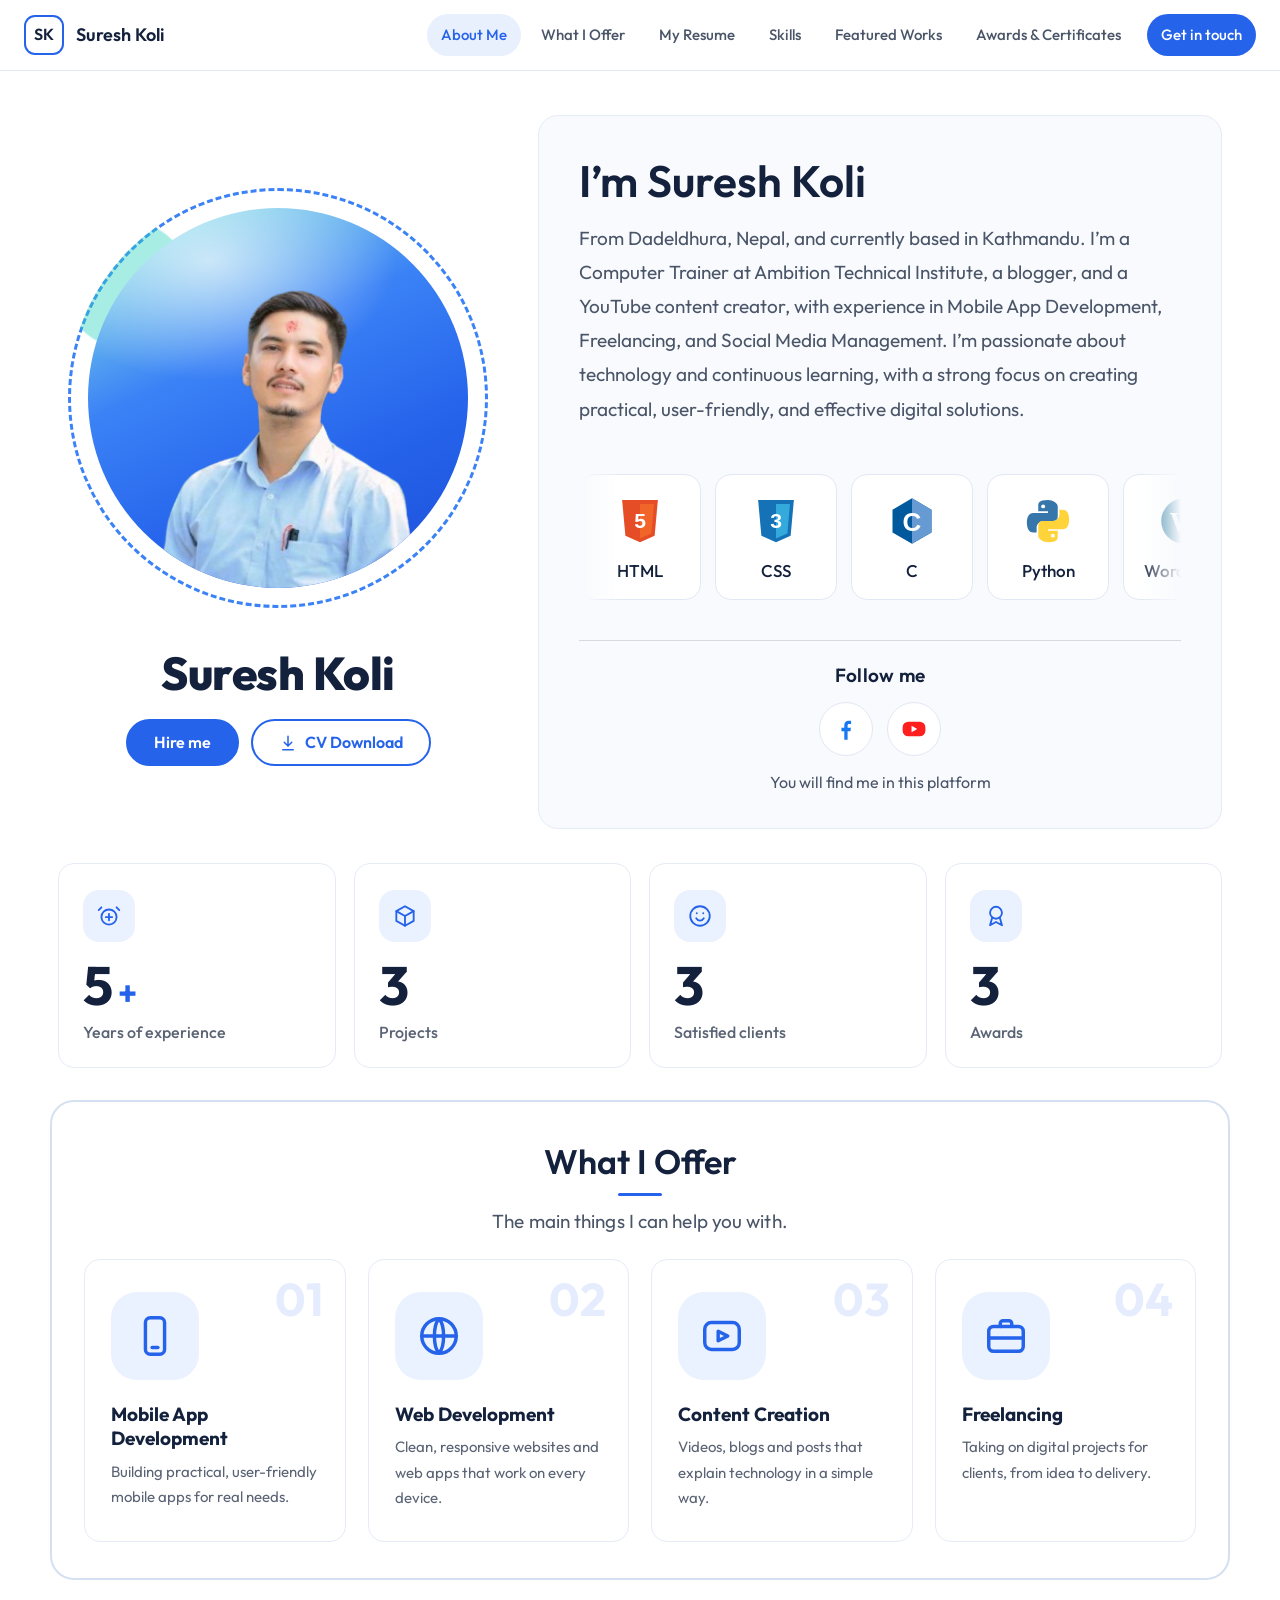
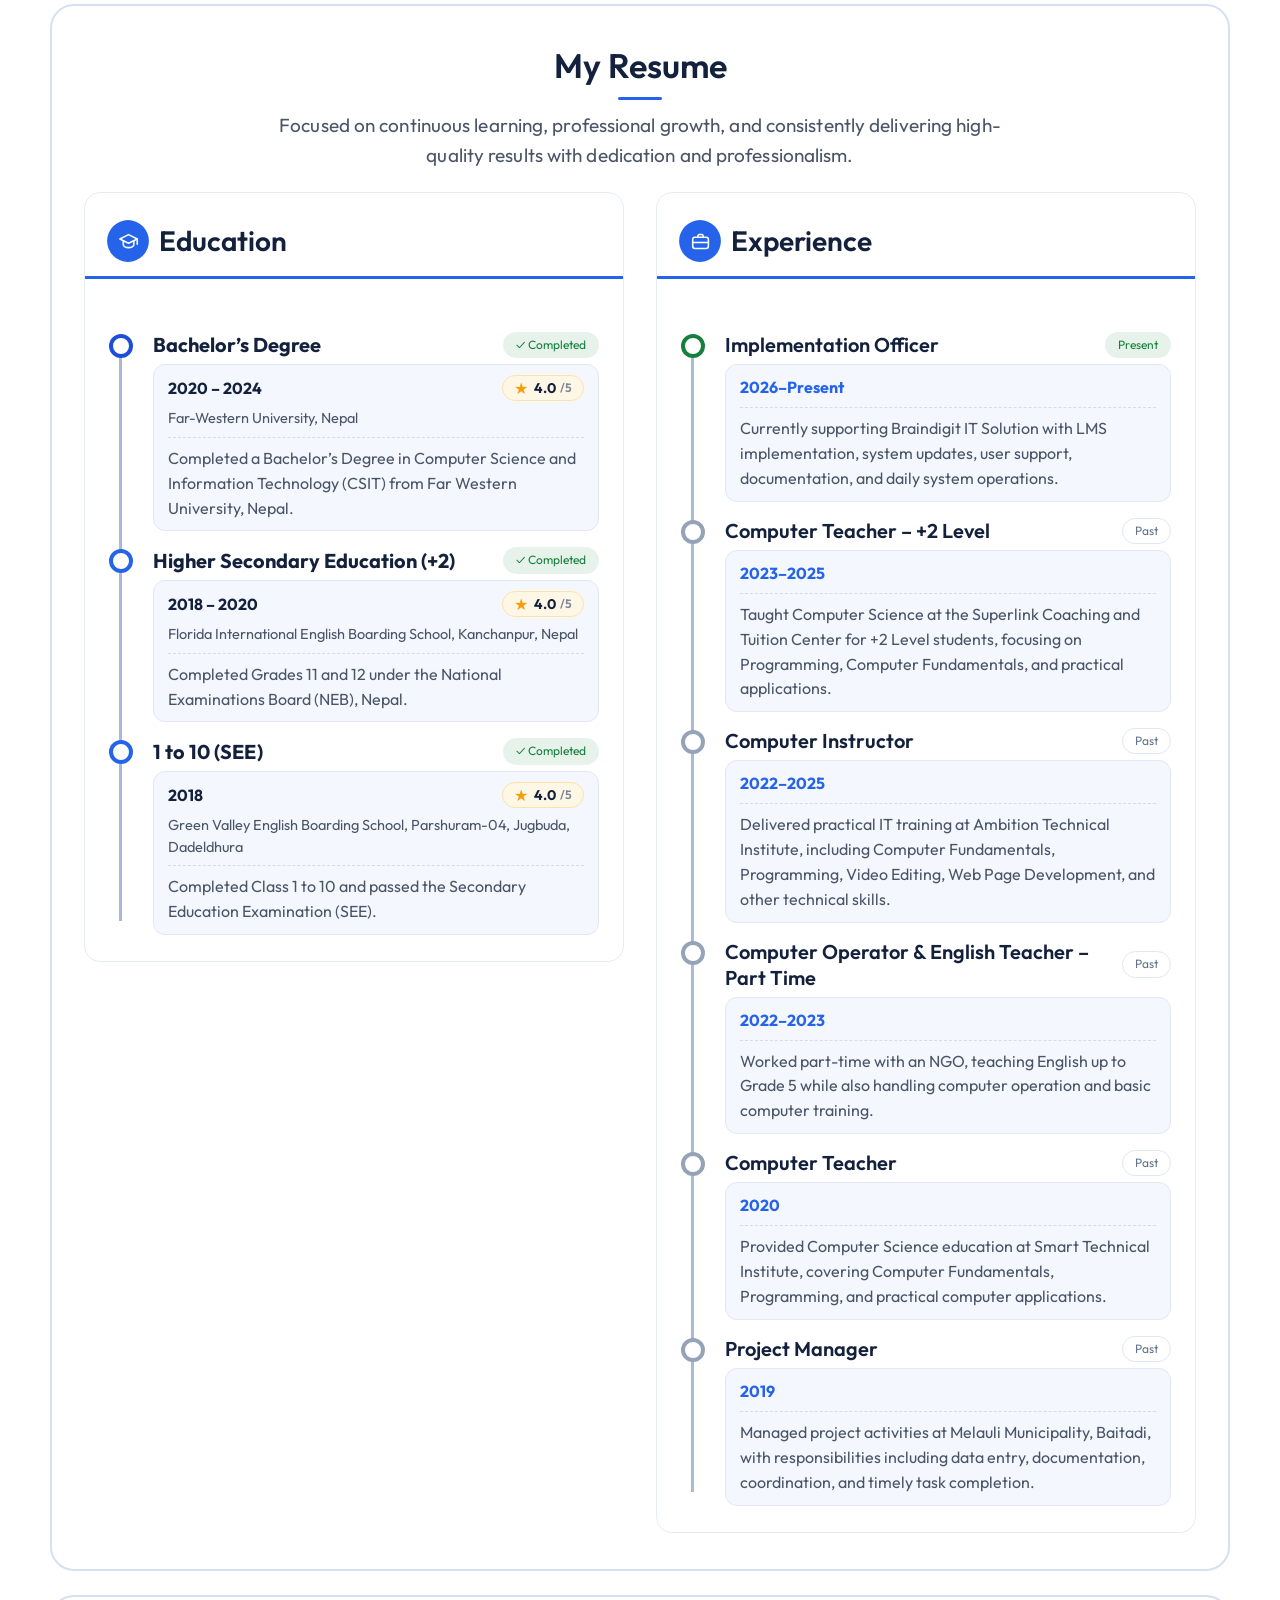
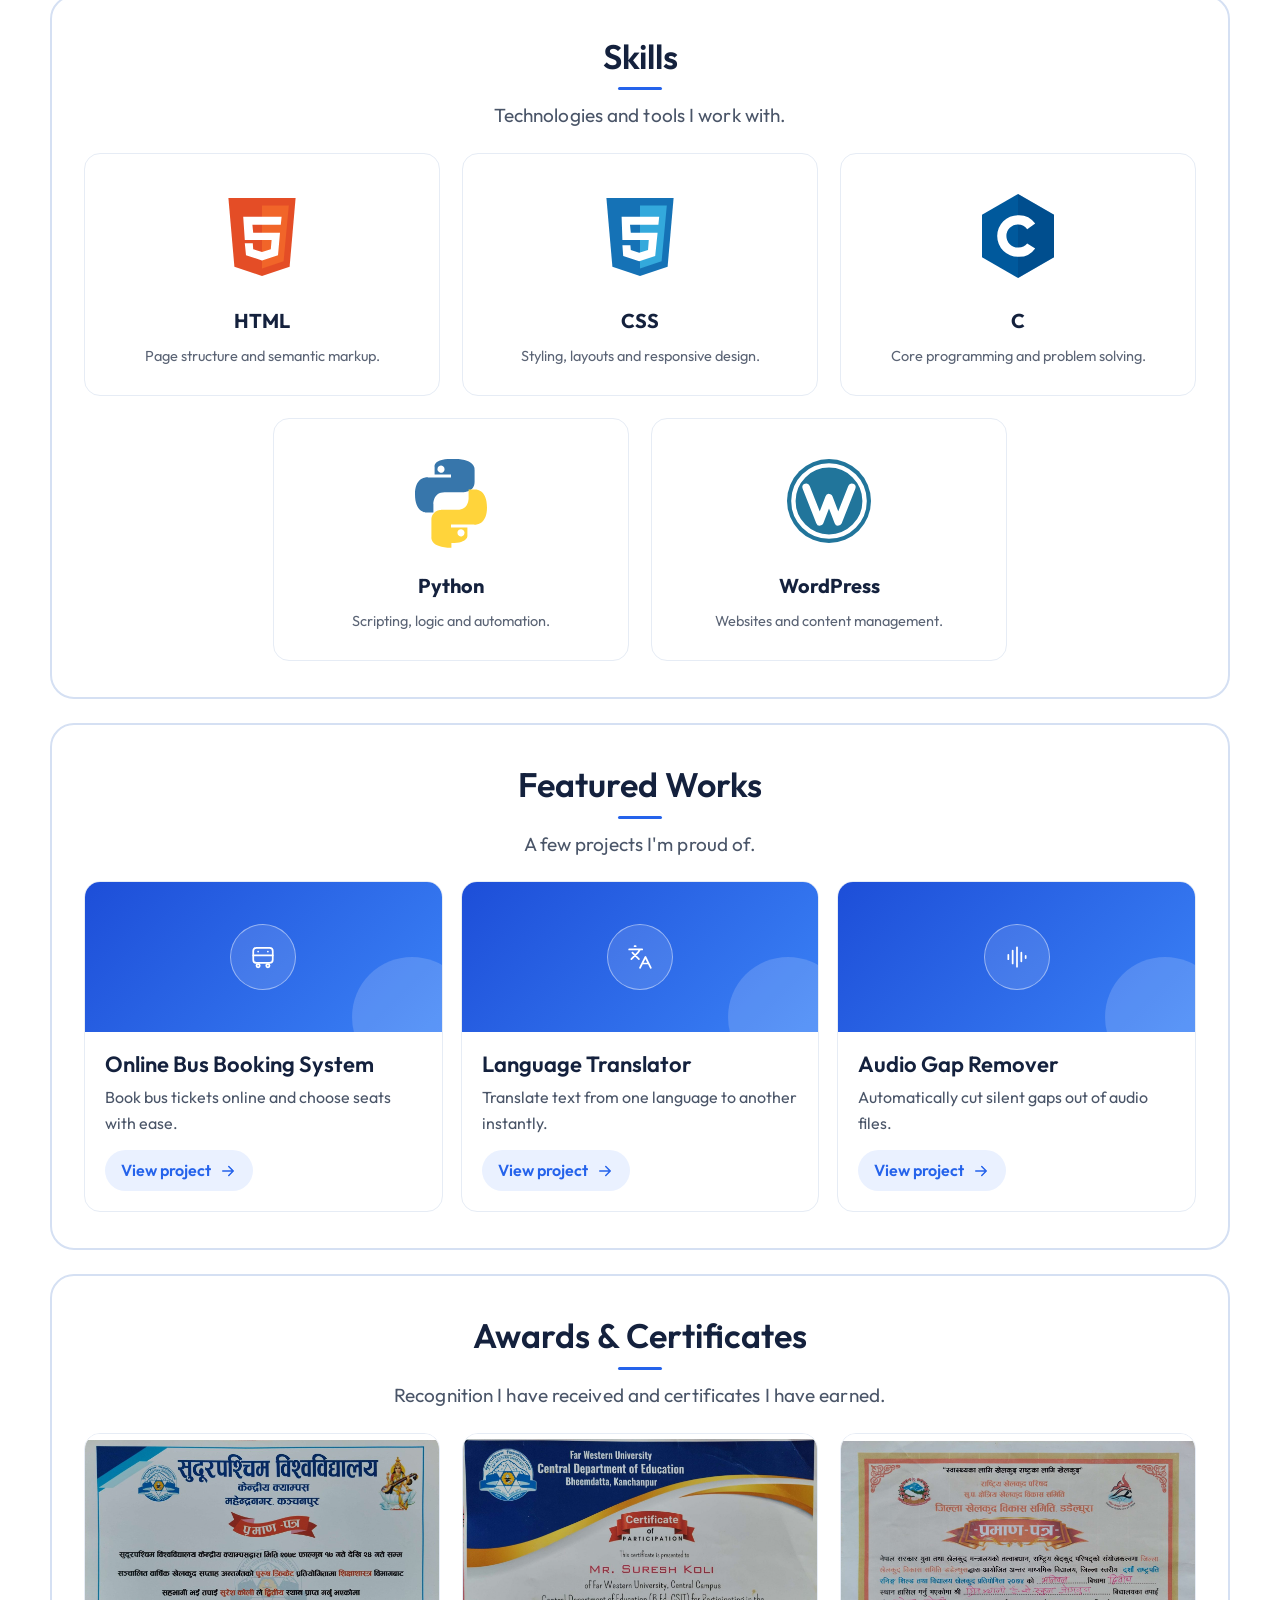
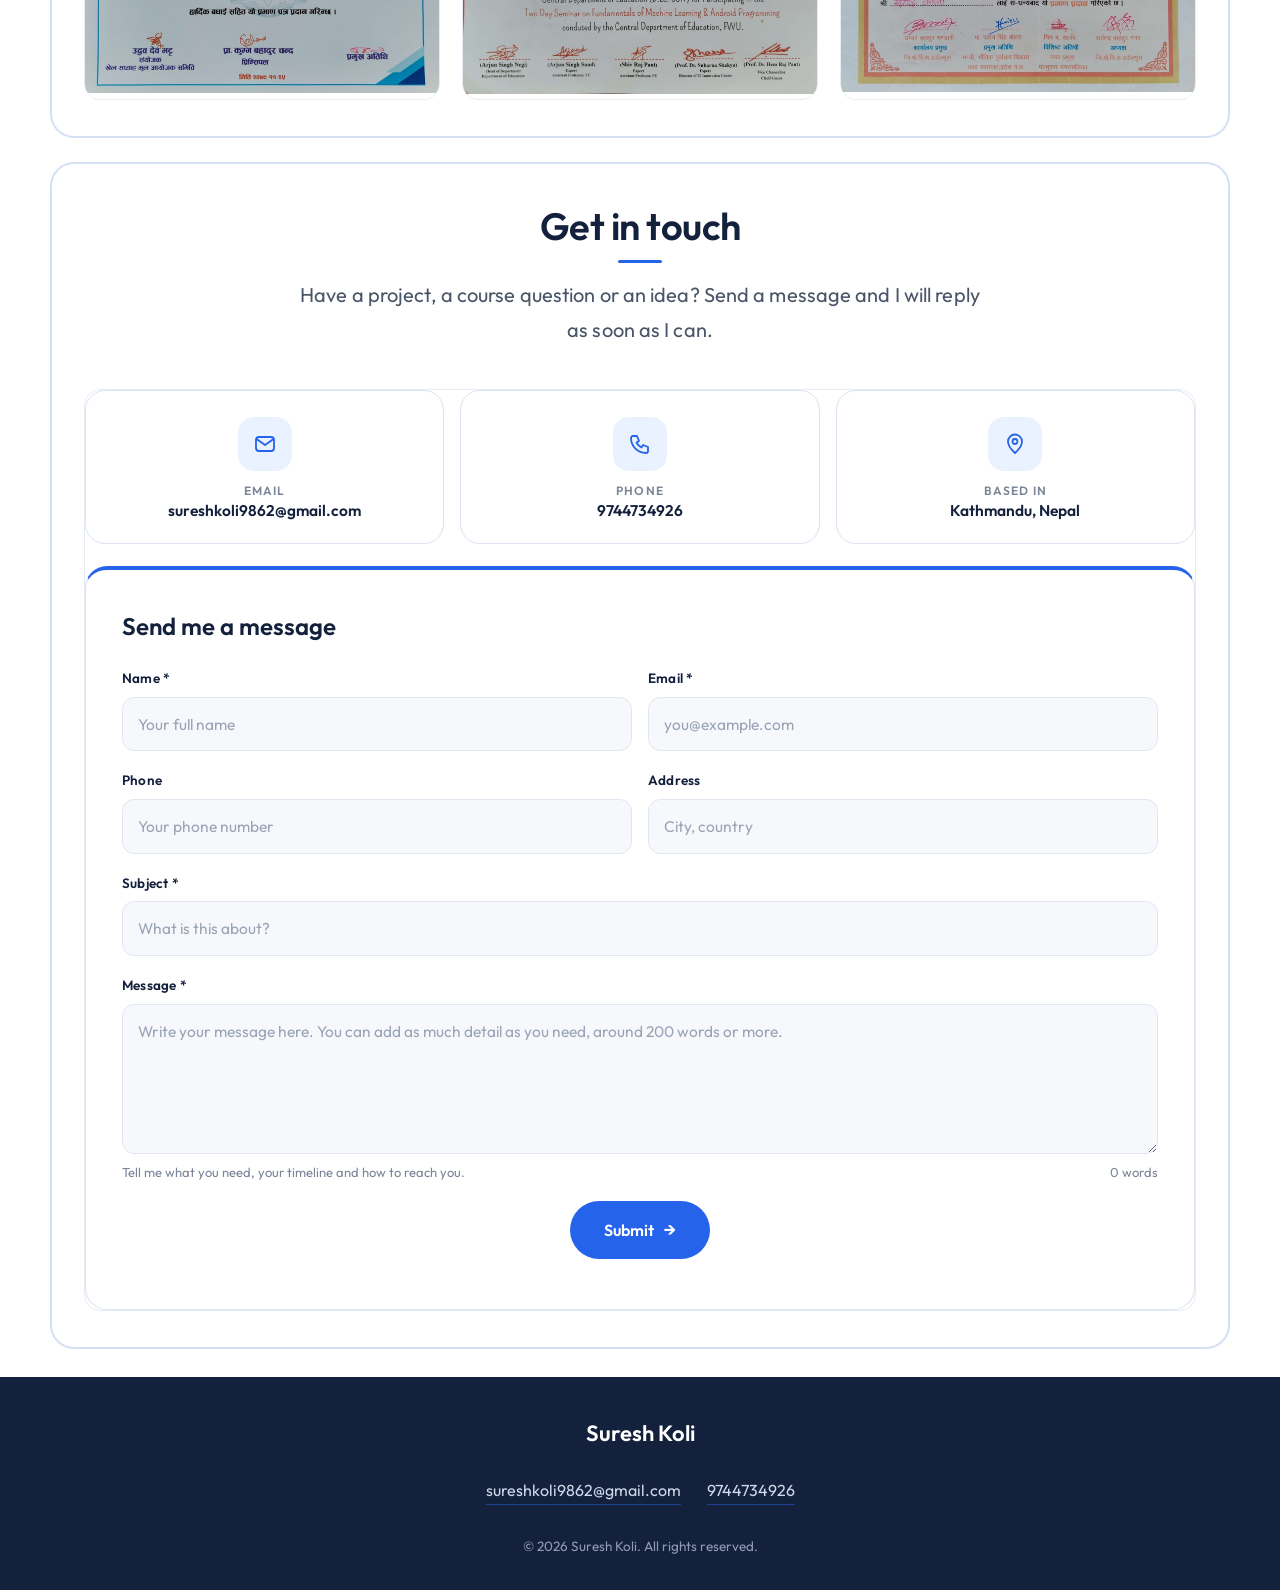
==== commit 3a9cf076: "Add files via upload" ====
--- a/suresh-portfolio-preview.html
+++ b/suresh-portfolio-preview.html
@@ -6,7 +6,7 @@
 <title>Suresh Koli | Portfolio</title>
 <link href="https://fonts.googleapis.com/css2?family=Outfit:wght@400;500;600&display=swap" rel="stylesheet">
 <style>
-:root{--bg:#0b0e1a;--nav:rgba(14,18,34,.85);--card:#141a2e;--line:#232b47;--text:#aab2c8;--white:#fff;--a:#7c4dff;--b:#22c1ee;--grad:linear-gradient(135deg,var(--a),var(--b));--max:1100px}
+:root{--bg:#0b0e1a;--nav:rgba(14,18,34,.85);--card:#141a2e;--line:#232b47;--text:#aab2c8;--white:#fff;--a:#2563eb;--b:#3b82f6;--grad:linear-gradient(135deg,var(--a),var(--b));--max:1100px}
 *,*::before,*::after{box-sizing:border-box}
 html{scroll-behavior:smooth;scroll-padding-top:84px}
 body{margin:0;background:var(--bg);color:var(--text);font-family:"Outfit","Segoe UI",Arial,sans-serif;line-height:1.7;overflow-x:hidden}
@@ -23,8 +23,8 @@
 .logo span{display:flex;align-items:center;justify-content:center;height:100%;border-radius:9px;background:var(--bg);font-size:16px}
 nav ul{display:flex;gap:6px}
 nav a{display:block;padding:8px 14px;border-radius:999px;font-size:15px;font-weight:500;white-space:nowrap;transition:background .2s,color .2s}
-nav a:hover{color:var(--b);background:rgba(34,193,238,.14)}
-nav a.on{color:var(--white);background:rgba(124,77,255,.18)}
+nav a:hover{color:var(--b);background:rgba(20,184,166,.14)}
+nav a.on{color:var(--white);background:rgba(37,99,235,.18)}
 .menu{display:none;background:none;border:1px solid var(--line);color:var(--white);width:42px;height:42px;border-radius:10px;font-size:20px;cursor:pointer}
 
 /* Sections */
@@ -35,15 +35,15 @@
 
 /* Hero */
 .hero{text-align:center;padding-top:64px;position:relative}
-.hero::before{content:"";position:absolute;inset:-60px 0 auto;height:520px;background:radial-gradient(ellipse at 50% 30%,rgba(124,77,255,.28),transparent 60%),radial-gradient(ellipse at 70% 40%,rgba(34,193,238,.16),transparent 55%);pointer-events:none;z-index:-1}
-.photo{width:210px;height:210px;margin:0 auto;padding:5px;border-radius:50%;background:var(--grad);box-shadow:0 0 0 10px rgba(124,77,255,.1),0 20px 60px rgba(124,77,255,.35);animation:rise .8s ease both}
+.hero::before{content:"";position:absolute;inset:-60px 0 auto;height:520px;background:radial-gradient(ellipse at 50% 30%,rgba(37,99,235,.28),transparent 60%),radial-gradient(ellipse at 70% 40%,rgba(20,184,166,.16),transparent 55%);pointer-events:none;z-index:-1}
+.photo{width:210px;height:210px;margin:0 auto;padding:5px;border-radius:50%;background:var(--grad);box-shadow:0 0 0 10px rgba(37,99,235,.1),0 20px 60px rgba(37,99,235,.35);animation:rise .8s ease both}
 .photo img{width:100%;height:100%;border-radius:50%;object-fit:cover;display:block}
 .hero h1{color:var(--white);font-size:46px;font-weight:600;line-height:1.2;margin-top:26px}
 .role{color:var(--b);font-weight:500;font-size:19px;margin-top:4px}
 .intro{max-width:600px;margin:16px auto 0;font-size:17px}
 .btns{display:flex;gap:14px;justify-content:center;margin-top:30px;flex-wrap:wrap}
 .btn{display:inline-block;padding:12px 28px;border-radius:999px;font-weight:500;border:1px solid var(--line);transition:transform .2s,filter .2s}
-.btn.main{background:var(--grad);color:var(--white);border-color:transparent;box-shadow:0 10px 28px rgba(124,77,255,.35)}
+.btn.main{background:var(--grad);color:var(--white);border-color:transparent;box-shadow:0 10px 28px rgba(37,99,235,.35)}
 .btn:hover{transform:translateY(-2px);filter:brightness(1.12)}
 .stats{display:flex;justify-content:center;gap:14px;flex-wrap:wrap;margin-top:48px}
 .stat{min-width:150px;padding:16px 22px;background:var(--card);border:1px solid var(--line);border-radius:14px}
@@ -62,7 +62,7 @@
 .timeline li{position:relative;background:var(--card);border:1px solid var(--line);border-radius:14px;padding:22px 24px;margin-bottom:18px}
 .timeline li::before{content:"";position:absolute;left:-34px;top:28px;width:16px;height:16px;border-radius:50%;background:var(--grad);box-shadow:0 0 0 5px var(--bg)}
 .timeline h3{color:var(--white);font-size:19px;font-weight:600}
-.when{display:inline-block;margin:4px 0 6px;font-size:13px;color:var(--b);background:rgba(34,193,238,.1);padding:2px 12px;border-radius:999px}
+.when{display:inline-block;margin:4px 0 6px;font-size:13px;color:var(--b);background:rgba(20,184,166,.1);padding:2px 12px;border-radius:999px}
 
 /* Cards */
 .grid{display:grid;grid-template-columns:repeat(auto-fit,minmax(260px,1fr));gap:22px}
@@ -98,10 +98,10 @@
 
 /* Education cards */
 .edu{display:grid;grid-template-columns:repeat(auto-fit,minmax(250px,1fr));gap:22px;align-items:stretch}
-.edu .card{--c:#22c1ee;border-top:4px solid var(--c);text-align:center}
+.edu .card{--c:#3b82f6;border-top:4px solid var(--c);text-align:center}
 .edu .card:hover{border-color:var(--c)}
 .edu .icon{margin:0 auto;background:var(--c);color:#0b0e1a}
-.edu .c12{--c:#7c4dff}
+.edu .c12{--c:#2563eb}
 .edu .c12 .icon{color:#fff}
 .edu .bach{--c:#f5b43a;background:linear-gradient(160deg,#241d12,var(--card) 60%)}
 .edu .tag{display:inline-block;margin-top:10px;font-size:13px;padding:2px 14px;border-radius:999px;color:var(--c);background:rgba(255,255,255,.06);border:1px solid var(--c)}
@@ -119,7 +119,7 @@
 .left{text-align:center}
 .photo{width:260px;height:300px;padding:0;border-radius:0;background:none;box-shadow:none;position:relative;margin:0 auto 30px}
 .photo::before{content:"";position:absolute;inset:0;border-radius:32px;background:var(--grad);transform:translate(18px,18px) rotate(3deg);opacity:.9}
-.photo::after{content:"";position:absolute;inset:-10px 10px 10px -10px;border:2px dashed rgba(34,193,238,.5);border-radius:32px}
+.photo::after{content:"";position:absolute;inset:-10px 10px 10px -10px;border:2px dashed rgba(20,184,166,.5);border-radius:32px}
 .photo img{position:relative;z-index:1;border-radius:32px;border:4px solid var(--bg);box-shadow:0 20px 50px rgba(0,0,0,.45)}
 .hero h1{font-size:38px;margin-top:0}
 .box{border:2px solid var(--line);border-radius:20px;padding:34px;background:rgba(20,26,46,.6)}
@@ -134,7 +134,7 @@
 .info .btns{justify-content:flex-start}
 .stats{margin-top:44px}
 .contact .box{max-width:640px;margin:0 auto;padding:30px}
-.top{position:fixed;right:max(20px,env(safe-area-inset-right));bottom:calc(22px + env(safe-area-inset-bottom,0px));width:48px;height:48px;border-radius:50%;border:0;background:var(--grad);color:#fff;font-size:22px;cursor:pointer;box-shadow:0 10px 26px rgba(124,77,255,.45);opacity:0;visibility:hidden;transform:translateY(12px);transition:opacity .25s,transform .25s,visibility .25s;z-index:30}
+.top{position:fixed;right:max(20px,env(safe-area-inset-right));bottom:calc(22px + env(safe-area-inset-bottom,0px));width:48px;height:48px;border-radius:50%;border:0;background:var(--grad);color:#fff;font-size:22px;cursor:pointer;box-shadow:0 10px 26px rgba(37,99,235,.45);opacity:0;visibility:hidden;transform:translateY(12px);transition:opacity .25s,transform .25s,visibility .25s;z-index:30}
 .top.show{opacity:1;visibility:visible;transform:none}
 .top:hover{filter:brightness(1.15)}
 @media (max-width:960px){
@@ -145,11 +145,11 @@
 
 /* v5: A4 sheet, glossy, bigger stats, new photo + education + experience */
 body{background:#06080f}
-.sheet{position:relative;isolation:isolate;overflow:hidden;width:min(210mm,calc(100% - 32px));margin:28px auto;background:linear-gradient(180deg,#10162b,#0b0f1e);border:3px solid #3a4676;border-radius:6px;outline:1px solid rgba(34,193,238,.4);outline-offset:-12px;box-shadow:0 30px 80px rgba(0,0,0,.65)}
+.sheet{position:relative;isolation:isolate;overflow:hidden;width:min(210mm,calc(100% - 32px));margin:28px auto;background:linear-gradient(180deg,#10162b,#0b0f1e);border:3px solid #3a4676;border-radius:6px;outline:1px solid rgba(20,184,166,.4);outline-offset:-12px;box-shadow:0 30px 80px rgba(0,0,0,.65)}
 .sheet section{max-width:none;padding:56px 32px}
 :root{--gloss:linear-gradient(165deg,rgba(255,255,255,.13),rgba(255,255,255,.03) 38%,rgba(255,255,255,0) 62%);--shine:inset 0 1px 0 rgba(255,255,255,.2),0 14px 34px rgba(0,0,0,.35)}
 .box,.card,.stat,.facts div,.chips li,.zig li,.scard{background-image:var(--gloss);box-shadow:var(--shine)}
-.btn.main{background-image:linear-gradient(180deg,rgba(255,255,255,.4),rgba(255,255,255,0) 55%),var(--grad);box-shadow:inset 0 1px 0 rgba(255,255,255,.55),0 10px 28px rgba(124,77,255,.4)}
+.btn.main{background-image:linear-gradient(180deg,rgba(255,255,255,.4),rgba(255,255,255,0) 55%),var(--grad);box-shadow:inset 0 1px 0 rgba(255,255,255,.55),0 10px 28px rgba(37,99,235,.4)}
 .grid{grid-template-columns:repeat(3,1fr);gap:18px}
 .card{padding:22px}
 .work{padding:0}
@@ -157,7 +157,7 @@
 
 /* Photo: glossy arch, bigger */
 .hero-grid{grid-template-columns:300px 1fr;gap:36px}
-.photo{width:290px;height:370px;padding:7px;border-radius:145px 145px 28px 28px;background:linear-gradient(145deg,#a58bff,#7c4dff 40%,#22c1ee);box-shadow:0 0 0 8px rgba(124,77,255,.12),0 26px 60px rgba(124,77,255,.4),inset 0 2px 0 rgba(255,255,255,.5);margin:0 auto 26px}
+.photo{width:290px;height:370px;padding:7px;border-radius:145px 145px 28px 28px;background:linear-gradient(145deg,#a58bff,#2563eb 40%,#3b82f6);box-shadow:0 0 0 8px rgba(37,99,235,.12),0 26px 60px rgba(37,99,235,.4),inset 0 2px 0 rgba(255,255,255,.5);margin:0 auto 26px}
 .photo::before{content:none}
 .photo::after{content:"";position:absolute;inset:7px;border:0;border-radius:138px 138px 21px 21px;background:linear-gradient(115deg,rgba(255,255,255,.38),rgba(255,255,255,0) 38%);pointer-events:none;z-index:2}
 .photo img{border:0;border-radius:138px 138px 21px 21px;box-shadow:none}
@@ -172,9 +172,9 @@
 
 /* Education: connected steps */
 .steps{display:grid;grid-template-columns:repeat(3,1fr);gap:18px;position:relative}
-.steps::before{content:"";position:absolute;top:44px;left:16%;right:16%;height:5px;border-radius:5px;background:linear-gradient(90deg,#22c1ee,#7c4dff,#f5b43a)}
-.step{--c:#22c1ee;text-align:center;position:relative}
-.step.c12{--c:#7c4dff}
+.steps::before{content:"";position:absolute;top:44px;left:16%;right:16%;height:5px;border-radius:5px;background:linear-gradient(90deg,#3b82f6,#2563eb,#f5b43a)}
+.step{--c:#3b82f6;text-align:center;position:relative}
+.step.c12{--c:#2563eb}
 .step.bach{--c:#f5b43a}
 .node{position:relative;z-index:1;width:88px;height:88px;margin:0 auto 16px;border-radius:50%;display:flex;align-items:center;justify-content:center;font-size:38px;border:4px solid #0b0f1e;background:radial-gradient(circle at 30% 22%,rgba(255,255,255,.75),rgba(255,255,255,0) 40%),var(--c);box-shadow:0 12px 28px rgba(0,0,0,.45),inset 0 -8px 14px rgba(0,0,0,.25)}
 .bach .node{box-shadow:0 0 0 7px rgba(245,180,58,.22),0 12px 28px rgba(0,0,0,.45),inset 0 -8px 14px rgba(0,0,0,.25)}
@@ -217,26 +217,26 @@
 }
 
 /* v7: one frame (reference size + border) around everything */
-:root{--bg:#272730;--card:#2c2c36;--line:#3b413d;--nav:rgba(31,31,36,.9)}
+:root{--bg:#272730;--card:#2c2c36;--line:var(--line);--nav:rgba(31,31,36,.9)}
 body{background:#1f1f24}
-header{background:var(--nav);border-bottom:1px solid #3b413d}
+header{background:var(--nav);border-bottom:1px solid var(--line)}
 nav ul{flex-wrap:nowrap}
-.sheet{width:min(1244px,calc(100% - 20px));margin:12px auto 28px;background:var(--bg);border:1px solid #3b413d;border-radius:4px;outline:0;box-shadow:none}
+.sheet{width:min(1244px,calc(100% - 20px));margin:12px auto 28px;background:var(--bg);border:1px solid var(--line);border-radius:4px;outline:0;box-shadow:none}
 .sheet::before{content:"";position:absolute;left:0;bottom:0;width:1px;height:420px;background:linear-gradient(0deg,#66a04d,rgba(102,160,77,0));z-index:2}
 .sheet::after{content:"";position:absolute;left:0;bottom:0;width:130px;height:1px;background:linear-gradient(90deg,#66a04d,rgba(102,160,77,0));z-index:2}
 .sheet section{max-width:1100px;margin:0 auto;padding:56px 32px}
 /* same 1px border on every block */
-.box,.card,.stat,.facts div,.zig li,.scard,.chips li,.tile{border:1px solid #3b413d}
-.scard{border-color:#3b413d}
+.box,.card,.stat,.facts div,.zig li,.scard,.chips li,.tile{border:1px solid var(--line)}
+.scard{border-color:var(--line)}
 .bach .scard{background-color:#2b261c}
 .node{border-color:var(--bg)}
 .zig li::after{box-shadow:0 0 0 5px var(--bg)}
-.zig .now{border-color:#3b413d}
+.zig .now{border-color:var(--line)}
 .hero::before{opacity:.8}
 @media (max-width:760px){.sheet section{padding:44px 18px}}
 
 .hero::before{content:none}
-.sheet{background-image:radial-gradient(ellipse at 40% 0,rgba(124,77,255,.22),transparent 55%),radial-gradient(ellipse at 75% 8%,rgba(34,193,238,.12),transparent 50%)}
+.sheet{background-image:radial-gradient(ellipse at 40% 0,rgba(37,99,235,.22),transparent 55%),radial-gradient(ellipse at 75% 8%,rgba(20,184,166,.12),transparent 50%)}
 
 .info .lead{margin-top:0}
 .info .btns{margin-top:26px}
@@ -245,20 +245,20 @@
 .info .lead{font-size:15px;line-height:1.7}
 .iam{display:block;color:#fff;font-size:34px;font-weight:600;line-height:1.2;margin-bottom:10px}
 .tech{display:flex;flex-wrap:wrap;gap:12px;margin:22px 0 0}
-.tbox{width:76px;padding:12px 0 9px;text-align:center;border:1px solid #3b413d;border-radius:14px;background:var(--card);background-image:var(--gloss);box-shadow:var(--shine);transition:transform .2s}
+.tbox{width:76px;padding:12px 0 9px;text-align:center;border:1px solid var(--line);border-radius:14px;background:var(--card);background-image:var(--gloss);box-shadow:var(--shine);transition:transform .2s}
 .tbox:hover{transform:translateY(-3px)}
 .tbox svg{display:block;margin:0 auto 6px}
 .tbox span{font-size:12px;color:#fff}
 .info .btns{margin-top:22px}
-.social{display:flex;align-items:center;gap:12px;margin-top:22px;padding-top:20px;border-top:1px solid #3b413d}
+.social{display:flex;align-items:center;gap:12px;margin-top:22px;padding-top:20px;border-top:1px solid var(--line)}
 .social span{font-size:15px;color:#fff;margin-right:4px}
-.soc{width:46px;height:46px;border-radius:50%;display:flex;align-items:center;justify-content:center;border:1px solid #3b413d;background:var(--card);background-image:var(--gloss);box-shadow:var(--shine);transition:transform .2s}
+.soc{width:46px;height:46px;border-radius:50%;display:flex;align-items:center;justify-content:center;border:1px solid var(--line);background:var(--card);background-image:var(--gloss);box-shadow:var(--shine);transition:transform .2s}
 .soc:hover{transform:translateY(-3px)}
 
 /* Education: certificate cards */
 .edu2{display:grid;grid-template-columns:repeat(3,1fr);gap:20px}
-.ed{--c:#22c1ee;--t:#04222c;position:relative;overflow:hidden;border:1px solid #3b413d;border-radius:18px;background:var(--card);background-image:var(--gloss);box-shadow:var(--shine)}
-.ed.e12{--c:#7c4dff;--t:#fff}
+.ed{--c:#3b82f6;--t:#04222c;position:relative;overflow:hidden;border:1px solid var(--line);border-radius:18px;background:var(--card);background-image:var(--gloss);box-shadow:var(--shine)}
+.ed.e12{--c:#2563eb;--t:#fff}
 .ed.bd{--c:#f5b43a;--t:#2a1d00}
 .ed .ribbon{display:flex;align-items:center;gap:12px;padding:18px 20px;background:linear-gradient(180deg,rgba(255,255,255,.3),rgba(255,255,255,0) 60%),var(--c)}
 .ed .ico{width:42px;height:42px;border-radius:50%;background:rgba(255,255,255,.3);display:flex;align-items:center;justify-content:center;font-size:22px}
@@ -271,10 +271,10 @@
 
 /* Experience: current featured + previous list */
 .grp{display:flex;align-items:center;gap:14px;margin:0 0 16px;color:#fff;font-size:17px;font-weight:500}
-.grp::after{content:"";flex:1;height:1px;background:#3b413d}
+.grp::after{content:"";flex:1;height:1px;background:var(--line)}
 .xp-now{display:grid;grid-template-columns:1fr 1fr;gap:20px;margin-bottom:36px}
 .xp-past{display:grid;grid-template-columns:1fr 1fr;gap:16px}
-.xc{display:flex;gap:16px;align-items:flex-start;padding:22px;border:1px solid #3b413d;border-left:5px solid #4b5a8f;border-radius:18px;background:var(--card);background-image:var(--gloss);box-shadow:var(--shine)}
+.xc{display:flex;gap:16px;align-items:flex-start;padding:22px;border:1px solid var(--line);border-left:5px solid #4b5a8f;border-radius:18px;background:var(--card);background-image:var(--gloss);box-shadow:var(--shine)}
 .xc.now{border-left-color:#2fbf8a;box-shadow:var(--shine),0 0 30px rgba(47,191,138,.2)}
 .xc h3{color:#fff;font-size:20px;font-weight:600;margin:0}
 .xc p{font-size:15px;margin:2px 0 0}
@@ -288,8 +288,8 @@
 @media (max-width:760px){.edu2,.xp-now,.xp-past{grid-template-columns:1fr}.iam{font-size:28px}}
 
 /* v9: new photo frame, follow menu */
-.photo{width:300px;height:330px;padding:6px;border-radius:63% 37% 54% 46% / 55% 48% 52% 45%;background:linear-gradient(135deg,#22c1ee,#7c4dff 55%,#ff6fb5);box-shadow:0 0 0 10px rgba(34,193,238,.07),0 26px 60px rgba(34,193,238,.28),inset 0 2px 0 rgba(255,255,255,.5)}
-.photo::before{content:"";position:absolute;inset:-16px;border:2px dashed rgba(124,77,255,.55);border-radius:46% 54% 40% 60% / 50% 40% 60% 50%;transform:none;opacity:1}
+.photo{width:300px;height:330px;padding:6px;border-radius:63% 37% 54% 46% / 55% 48% 52% 45%;background:linear-gradient(135deg,#3b82f6,#2563eb 55%,#ff6fb5);box-shadow:0 0 0 10px rgba(20,184,166,.07),0 26px 60px rgba(20,184,166,.28),inset 0 2px 0 rgba(255,255,255,.5)}
+.photo::before{content:"";position:absolute;inset:-16px;border:2px dashed rgba(37,99,235,.55);border-radius:46% 54% 40% 60% / 50% 40% 60% 50%;transform:none;opacity:1}
 .photo::after{inset:6px;border-radius:inherit;background:linear-gradient(120deg,rgba(255,255,255,.35),rgba(255,255,255,0) 38%)}
 .photo img{border-radius:inherit}
 .actions{display:flex;align-items:center;justify-content:space-between;gap:14px;flex-wrap:wrap;margin-top:24px}
@@ -297,10 +297,10 @@
 .follow{position:relative;margin-left:auto}
 .fbtn{background:var(--card);background-image:var(--gloss);color:#fff;font:inherit;font-weight:500;cursor:pointer}
 .fbtn[aria-expanded="true"]{border-color:var(--b)}
-.fmenu{position:absolute;right:0;bottom:calc(100% + 10px);min-width:190px;padding:8px;background:#2c2c36;border:1px solid #3b413d;border-radius:14px;box-shadow:0 18px 40px rgba(0,0,0,.5);z-index:5}
+.fmenu{position:absolute;right:0;bottom:calc(100% + 10px);min-width:190px;padding:8px;background:#2c2c36;border:1px solid var(--line);border-radius:14px;box-shadow:0 18px 40px rgba(0,0,0,.5);z-index:5}
 .fmenu[hidden]{display:none}
 .fmenu a{display:flex;align-items:center;gap:12px;padding:10px 14px;border-radius:10px;color:#fff;font-weight:500}
-.fmenu a:hover{background:rgba(34,193,238,.14);color:var(--b)}
+.fmenu a:hover{background:rgba(20,184,166,.14);color:var(--b)}
 @media (max-width:760px){.follow{margin-left:0}}
 
 /* v10: marquee, follow icons */
@@ -311,7 +311,7 @@
 .followbox{margin-top:22px}
 .flabel{margin:0 0 12px;color:#fff;font-size:16px;font-weight:500}
 .socials{display:flex;gap:14px;flex-wrap:wrap}
-.sbtn{--brand:#7c4dff;display:inline-flex;align-items:center;width:54px;height:54px;border-radius:27px;overflow:hidden;white-space:nowrap;color:var(--brand);background:var(--card);background-image:var(--gloss);border:1px solid #3b413d;box-shadow:var(--shine);transition:width .35s cubic-bezier(.2,.8,.2,1),background-color .25s,color .25s,box-shadow .25s,transform .25s,border-color .25s}
+.sbtn{--brand:#2563eb;display:inline-flex;align-items:center;width:54px;height:54px;border-radius:27px;overflow:hidden;white-space:nowrap;color:var(--brand);background:var(--card);background-image:var(--gloss);border:1px solid var(--line);box-shadow:var(--shine);transition:width .35s cubic-bezier(.2,.8,.2,1),background-color .25s,color .25s,box-shadow .25s,transform .25s,border-color .25s}
 .sbtn i{flex:none;width:52px;height:52px;display:flex;align-items:center;justify-content:center;transition:transform .35s}
 .sbtn span{padding-right:22px;font-weight:500;font-size:15px;opacity:0;transition:opacity .25s .05s}
 .sbtn:hover,.sbtn:focus-visible{width:158px;background-color:var(--brand);color:#fff;border-color:var(--brand);transform:translateY(-4px);box-shadow:0 14px 30px color-mix(in srgb,var(--brand) 55%,transparent),inset 0 1px 0 rgba(255,255,255,.35)}
@@ -330,7 +330,7 @@
 .tbox{width:100px;padding:16px 0 12px;border-radius:16px}
 .tbox svg{width:50px;height:50px;margin-bottom:9px}
 .tbox span{font-size:13px}
-.followbox{margin-top:38px;padding-top:30px;border-top:1px solid #3b413d;text-align:center}
+.followbox{margin-top:38px;padding-top:30px;border-top:1px solid var(--line);text-align:center}
 .flabel{font-size:22px;font-weight:600;margin-bottom:18px}
 .socials{justify-content:center;gap:18px}
 .sbtn{width:68px;height:68px;border-radius:34px}
@@ -382,7 +382,7 @@
 /* v14: swapped hero sides, tighter gap; My Resume with Education + Experience */
 .hero-grid{grid-template-columns:1fr 340px;gap:24px;align-items:stretch}
 .left.box{order:2;display:flex;flex-direction:column;align-items:center;justify-content:center;text-align:center;padding:32px 20px}
-.left .photo{width:270px;height:300px;margin:0 auto 28px}
+.left .photo{width:220px;height:243px;margin:0 auto 28px}
 .left h1{font-size:34px;line-height:1.2}
 .hero .stats{grid-template-columns:repeat(4,auto);justify-content:space-between}
 @media (max-width:960px){.hero-grid{grid-template-columns:1fr;gap:24px}.left.box{order:0}.left .photo{margin:0 auto 26px}}
@@ -407,10 +407,10 @@
 
 /* v15: What I Offer + simpler My Resume */
 .offer-grid{display:grid;grid-template-columns:repeat(4,1fr);gap:18px}
-.offer{position:relative;overflow:hidden;padding:26px 22px 28px;border:1px solid #3b413d;border-radius:18px;background:var(--card);background-image:var(--gloss);box-shadow:var(--shine);transition:transform .25s,border-color .25s}
+.offer{position:relative;overflow:hidden;padding:26px 22px 28px;border:1px solid var(--line);border-radius:18px;background:var(--card);background-image:var(--gloss);box-shadow:var(--shine);transition:transform .25s,border-color .25s}
 .offer:hover{transform:translateY(-5px);border-color:var(--a)}
 .offer-no{position:absolute;top:14px;right:18px;font-size:34px;font-weight:600;line-height:1;color:#fff;opacity:.08}
-.offer-ico{width:54px;height:54px;border-radius:15px;display:flex;align-items:center;justify-content:center;color:#fff;background:radial-gradient(circle at 30% 20%,rgba(255,255,255,.4),rgba(255,255,255,0) 50%),var(--grad);box-shadow:0 10px 24px rgba(124,77,255,.35)}
+.offer-ico{width:54px;height:54px;border-radius:15px;display:flex;align-items:center;justify-content:center;color:#fff;background:radial-gradient(circle at 30% 20%,rgba(255,255,255,.4),rgba(255,255,255,0) 50%),var(--grad);box-shadow:0 10px 24px rgba(37,99,235,.35)}
 .offer-ico svg{width:26px;height:26px}
 .offer h3{color:#fff;font-size:19px;font-weight:600;line-height:1.3;margin:20px 0 8px}
 .offer p{margin:0;font-size:15px;line-height:1.65}
@@ -418,23 +418,23 @@
 @media (max-width:520px){.offer-grid{grid-template-columns:1fr}}
 
 .rs-panel{display:block;padding:36px 38px}
-.rs-block+.rs-block{margin-top:38px;padding-top:34px;border-top:1px solid #3b413d}
+.rs-block+.rs-block{margin-top:38px;padding-top:34px;border-top:1px solid var(--line)}
 .rs-title{display:flex;align-items:center;gap:12px;margin:0 0 26px;color:#fff;font-size:22px;font-weight:600}
 .rs-title::before{content:"";width:5px;height:24px;border-radius:4px;background:var(--grad)}
 
 .edu-line{list-style:none;margin:0;padding:0;display:grid;grid-template-columns:repeat(3,1fr)}
-.edu-line li{position:relative;padding:24px 24px 0 0;border-top:2px solid rgba(124,77,255,.45)}
+.edu-line li{position:relative;padding:24px 24px 0 0;border-top:2px solid rgba(37,99,235,.45)}
 .edu-line li::before{content:"";position:absolute;left:0;top:-8px;width:14px;height:14px;border-radius:50%;background:var(--bg);border:3px solid var(--b)}
-.edu-line li:last-child{border-top-color:transparent;border-image:linear-gradient(90deg,rgba(124,77,255,.45),transparent) 1}
+.edu-line li:last-child{border-top-color:transparent;border-image:linear-gradient(90deg,rgba(37,99,235,.45),transparent) 1}
 .tl-tag{display:block;margin-bottom:4px;font-size:12px;letter-spacing:1px;text-transform:uppercase;color:#2fbf8a}
 .edu-line h4,.xp-row h4{margin:0;color:#fff;font-size:19px;font-weight:600;line-height:1.35}
 .edu-line p,.xp-row p{margin:2px 0 0;font-size:15px}
 
 .xp-list{list-style:none;margin:0;padding:0;display:grid;grid-template-columns:1fr 1fr;gap:14px 20px}
-.xp-row{display:flex;align-items:center;gap:14px;padding:14px 16px;border:1px solid #3b413d;border-radius:14px;background:rgba(255,255,255,.025)}
+.xp-row{display:flex;align-items:center;gap:14px;padding:14px 16px;border:1px solid var(--line);border-radius:14px;background:rgba(255,255,255,.025)}
 .xp-row>div{min-width:0}
 .xp-av{flex:none;width:42px;height:42px;border-radius:12px;display:flex;align-items:center;justify-content:center;font-weight:600;color:#fff;background:#323a5b}
-.xp-tag{flex:none;margin-left:auto;font-size:12px;padding:2px 12px;border-radius:999px;color:#9aa4c7;border:1px solid #3b413d}
+.xp-tag{flex:none;margin-left:auto;font-size:12px;padding:2px 12px;border-radius:999px;color:#9aa4c7;border:1px solid var(--line)}
 .xp-row.now{border-color:rgba(47,191,138,.45)}
 .xp-row.now .xp-av{background:#2fbf8a}
 .xp-row.now .xp-tag{color:#2fbf8a;background:rgba(47,191,138,.12);border-color:transparent}
@@ -443,7 +443,7 @@
  .rs-panel{padding:28px 22px}
  .xp-list{grid-template-columns:1fr}
  .edu-line{grid-template-columns:1fr}
- .edu-line li,.edu-line li:last-child{border-top:0;border-image:none;border-left:2px solid rgba(124,77,255,.45);padding:0 0 24px 24px}
+ .edu-line li,.edu-line li:last-child{border-top:0;border-image:none;border-left:2px solid rgba(37,99,235,.45);padding:0 0 24px 24px}
  .edu-line li:last-child{padding-bottom:0}
  .edu-line li::before{left:-8px;top:2px}
 }
@@ -462,7 +462,7 @@
 @media (max-width:860px){.resume-cols{grid-template-columns:1fr}}
 @media (max-width:480px){.rs-card{padding:24px 18px}.xp-row{padding:12px 12px}.rs-list::before{left:32px}}
 
-.left .photo{width:260px;height:320px;padding:6px;border-radius:130px 130px 28px 28px;background:linear-gradient(145deg,#a58bff,#7c4dff 45%,#22c1ee);box-shadow:0 0 0 8px rgba(124,77,255,.12),0 24px 56px rgba(124,77,255,.38),inset 0 2px 0 rgba(255,255,255,.5);margin:0 auto 28px}
+.left .photo{width:260px;height:320px;padding:6px;border-radius:130px 130px 28px 28px;background:linear-gradient(145deg,#a58bff,#2563eb 45%,#3b82f6);box-shadow:0 0 0 8px rgba(37,99,235,.12),0 24px 56px rgba(37,99,235,.38),inset 0 2px 0 rgba(255,255,255,.5);margin:0 auto 28px}
 .left .photo::before{content:none}
 .left .photo::after{inset:6px;border-radius:124px 124px 22px 22px}
 .left .photo img{border-radius:124px 124px 22px 22px;object-position:50% 20%}
@@ -471,23 +471,23 @@
 /* v17: timeline resume, project cards, award medals */
 .rs-title{gap:12px}
 .rs-title::before{content:none}
-.rs-ico{width:38px;height:38px;border-radius:50%;display:flex;align-items:center;justify-content:center;color:#fff;background:radial-gradient(circle at 30% 20%,rgba(255,255,255,.4),rgba(255,255,255,0) 50%),var(--grad);box-shadow:0 8px 20px rgba(124,77,255,.35)}
+.rs-ico{width:38px;height:38px;border-radius:50%;display:flex;align-items:center;justify-content:center;color:#fff;background:radial-gradient(circle at 30% 20%,rgba(255,255,255,.4),rgba(255,255,255,0) 50%),var(--grad);box-shadow:0 8px 20px rgba(37,99,235,.35)}
 .rs-ico svg{width:19px;height:19px}
 .rs-card{padding:28px 30px 32px}
 .tline{list-style:none;margin:0;padding:0 0 0 32px;flex:1;display:flex;flex-direction:column;justify-content:space-between;gap:20px;position:relative}
 .tline::before{content:"";position:absolute;left:7px;top:8px;bottom:8px;width:2px;background:linear-gradient(var(--a),var(--b));opacity:.4}
 .tl-it{position:relative}
-.tl-it::before{content:"";position:absolute;left:-32px;top:4px;width:16px;height:16px;border-radius:50%;background:#10162b;border:3px solid var(--b);box-shadow:0 0 0 4px rgba(34,193,238,.13)}
+.tl-it::before{content:"";position:absolute;left:-32px;top:4px;width:16px;height:16px;border-radius:50%;background:#10162b;border:3px solid var(--b);box-shadow:0 0 0 4px rgba(20,184,166,.13)}
 .tl-it.now::before{border-color:#2fbf8a;box-shadow:0 0 0 4px rgba(47,191,138,.2)}
 .tl-it.past::before{border-color:#5b6690;box-shadow:none}
 .tl-head{display:flex;align-items:center;justify-content:space-between;gap:12px}
 .tl-it h4{margin:0;color:#fff;font-size:20px;font-weight:600;line-height:1.35}
 .tl-it p{margin:2px 0 0;font-size:15px}
-.tl-pill{flex:none;font-size:12px;padding:2px 12px;border-radius:999px;color:#9aa4c7;border:1px solid #3b413d;white-space:nowrap}
+.tl-pill{flex:none;font-size:12px;padding:2px 12px;border-radius:999px;color:#9aa4c7;border:1px solid var(--line);white-space:nowrap}
 .tl-pill.done,.tl-pill.now{color:#2fbf8a;background:rgba(47,191,138,.12);border-color:transparent}
 
 .work-grid{display:grid;grid-template-columns:repeat(3,1fr);gap:20px}
-.work-card{display:flex;flex-direction:column;overflow:hidden;border:1px solid #3b413d;border-radius:18px;background:var(--card);background-image:var(--gloss);box-shadow:var(--shine);transition:transform .25s,border-color .25s,box-shadow .25s}
+.work-card{display:flex;flex-direction:column;overflow:hidden;border:1px solid var(--line);border-radius:18px;background:var(--card);background-image:var(--gloss);box-shadow:var(--shine);transition:transform .25s,border-color .25s,box-shadow .25s}
 .work-card:hover{transform:translateY(-6px);border-color:var(--c1);box-shadow:var(--shine),0 18px 40px color-mix(in srgb,var(--c1) 30%,transparent)}
 .work-cover{position:relative;overflow:hidden;height:150px;display:flex;align-items:center;justify-content:center;background:radial-gradient(circle at 20% 15%,rgba(255,255,255,.35),rgba(255,255,255,0) 45%),linear-gradient(135deg,var(--c1),var(--c2))}
 .work-cover::after{content:"";position:absolute;right:-30px;bottom:-50px;width:150px;height:150px;border-radius:50%;background:rgba(255,255,255,.12)}
@@ -503,7 +503,7 @@
 .work-card:hover .work-link svg{transform:translateX(5px)}
 
 .award-grid{display:grid;grid-template-columns:repeat(3,1fr);gap:20px}
-.award-card{position:relative;text-align:center;padding:34px 22px 28px;border:1px solid #3b413d;border-top:3px solid var(--m);border-radius:18px;background:var(--card);background-image:radial-gradient(ellipse at 50% 0,color-mix(in srgb,var(--m) 18%,transparent),transparent 60%),var(--gloss);box-shadow:var(--shine);transition:transform .25s,box-shadow .25s}
+.award-card{position:relative;text-align:center;padding:34px 22px 28px;border:1px solid var(--line);border-top:3px solid var(--m);border-radius:18px;background:var(--card);background-image:radial-gradient(ellipse at 50% 0,color-mix(in srgb,var(--m) 18%,transparent),transparent 60%),var(--gloss);box-shadow:var(--shine);transition:transform .25s,box-shadow .25s}
 .award-card:hover{transform:translateY(-6px);box-shadow:var(--shine),0 18px 40px color-mix(in srgb,var(--m) 25%,transparent)}
 .award-medal{width:72px;height:72px;margin:0 auto 18px;border-radius:50%;display:flex;align-items:center;justify-content:center;color:#1d1606;background:radial-gradient(circle at 30% 22%,rgba(255,255,255,.7),rgba(255,255,255,0) 45%),var(--m);box-shadow:0 0 0 7px color-mix(in srgb,var(--m) 16%,transparent),0 12px 28px color-mix(in srgb,var(--m) 40%,transparent)}
 .award-medal svg{width:32px;height:32px}
@@ -516,7 +516,7 @@
 /* v17b: balanced resume columns */
 .resume-cols{grid-template-columns:5fr 7fr}
 .xp-group{display:flex;align-items:center;gap:12px;margin:2px 0 16px;font-size:13px;font-weight:500;letter-spacing:1.2px;text-transform:uppercase;color:#9aa4c7}
-.xp-group::after{content:"";flex:1;height:1px;background:#3b413d}
+.xp-group::after{content:"";flex:1;height:1px;background:var(--line)}
 .xp-group.now{color:#2fbf8a}
 .xp-group.now::before{content:"";width:8px;height:8px;border-radius:50%;background:#2fbf8a;box-shadow:0 0 0 4px rgba(47,191,138,.2)}
 .xp-grid{list-style:none;margin:0 0 26px;padding:0;display:grid;grid-template-columns:1fr 1fr;gap:18px 24px}
@@ -532,7 +532,7 @@
 .resume-cols{grid-template-columns:1fr 1fr}
 .tline{padding-left:44px;gap:22px}
 .tline::before{left:10px;width:3px;top:14px;bottom:14px;opacity:.55}
-.tl-it::before{left:-44px;top:2px;width:24px;height:24px;border-width:4px;box-shadow:0 0 0 5px rgba(34,193,238,.15)}
+.tl-it::before{left:-44px;top:2px;width:24px;height:24px;border-width:4px;box-shadow:0 0 0 5px rgba(20,184,166,.15)}
 .tl-it.now::before{box-shadow:0 0 0 5px rgba(47,191,138,.24)}
 .tl-it.past::before{box-shadow:0 0 0 5px rgba(91,102,144,.18)}
 .tl-it>.tl-pill{display:inline-block;margin-top:10px}
@@ -542,9 +542,9 @@
 .award-grid+.xp-group{margin-top:46px}
 #awards .xp-group{margin-bottom:20px}
 .cert-grid{display:grid;grid-template-columns:repeat(3,1fr);gap:20px}
-.cert-card{position:relative;display:flex;flex-direction:column;align-items:flex-start;padding:24px 22px;border:1px solid #3b413d;border-radius:18px;background:var(--card);background-image:var(--gloss);box-shadow:var(--shine);transition:transform .25s,border-color .25s,box-shadow .25s}
+.cert-card{position:relative;display:flex;flex-direction:column;align-items:flex-start;padding:24px 22px;border:1px solid var(--line);border-radius:18px;background:var(--card);background-image:var(--gloss);box-shadow:var(--shine);transition:transform .25s,border-color .25s,box-shadow .25s}
 .cert-card:hover{transform:translateY(-5px);border-color:var(--m);box-shadow:var(--shine),0 16px 36px color-mix(in srgb,var(--m) 25%,transparent)}
-.cert-ico{width:52px;height:52px;border-radius:14px;display:flex;align-items:center;justify-content:center;color:#fff;background:linear-gradient(135deg,var(--m),color-mix(in srgb,var(--m) 55%,#7c4dff));box-shadow:0 10px 24px color-mix(in srgb,var(--m) 35%,transparent)}
+.cert-ico{width:52px;height:52px;border-radius:14px;display:flex;align-items:center;justify-content:center;color:#fff;background:linear-gradient(135deg,var(--m),color-mix(in srgb,var(--m) 55%,#2563eb));box-shadow:0 10px 24px color-mix(in srgb,var(--m) 35%,transparent)}
 .cert-ico svg{width:26px;height:26px}
 .cert-card h4{margin:18px 0 4px;color:#fff;font-size:19px;font-weight:600;line-height:1.3}
 .cert-card p{margin:0;font-size:15px}
@@ -558,6 +558,829 @@
 .tl-it>.tl-pill{margin-top:0}
 .tline{flex:none}
 
+/* v20: heptagon photo on the left, calmer headings, Get in touch form, footer contact */
+.hero-grid{grid-template-columns:340px 1fr;gap:28px}
+.left.box{order:0}
+.left .photo{width:220px;height:243px;padding:0;margin:0 auto 26px;border-radius:0;background:none;box-shadow:none;filter:drop-shadow(0 22px 32px rgba(37,99,235,.38))}
+.left .photo::before,.left .photo::after{content:none}
+.hept{--h:polygon(50% 0,89.1% 19.8%,98.75% 64.3%,71.7% 100%,28.3% 100%,1.25% 64.3%,10.9% 19.8%);width:100%;height:100%;padding:6px;clip-path:var(--h);background:linear-gradient(145deg,#3b82f6,#2563eb 55%,#ff6fb5)}
+.left .photo img{width:100%;height:100%;object-fit:cover;object-position:50% 20%;clip-path:var(--h);border:0;border-radius:0;box-shadow:none;display:block}
+.left .role{margin-top:6px;font-size:16px}
+.hero-cta{display:flex;gap:10px;justify-content:center;flex-wrap:wrap;margin-top:20px}
+.hero-cta .btn{padding:10px 20px;font-size:15px}
+@media (max-width:960px){.hero-grid{grid-template-columns:1fr}.left .photo{margin:0 auto 26px}}
+
+/* headings: left aligned, no decorative numbers */
+.sheet section>h2{text-align:left;font-size:32px}
+.sheet section>h2::after{margin:12px 0 0}
+.sheet section>.sub{text-align:left;margin:12px 0 34px;max-width:560px}
+.resume-h{text-transform:none;letter-spacing:0;font-size:32px}
+.offer-no,.work-no{display:none}
+.sheet section+section{border-top:1px solid var(--line)}
+nav a.nav-cta{background:var(--grad);color:#fff;margin-left:6px}
+nav a.nav-cta:hover{background:var(--grad);color:#fff;filter:brightness(1.12)}
+
+/* Get in touch */
+.tg{display:grid;grid-template-columns:5fr 7fr;gap:24px;align-items:start}
+.tinfo,.tform{padding:30px}
+.tinfo h3{color:#fff;font-size:22px;font-weight:600}
+.tinfo p{margin-top:6px;font-size:15px}
+.clist{display:grid;gap:14px;margin-top:24px}
+.clist>a,.cline{display:flex;align-items:center;gap:14px;padding:14px 16px;border:1px solid var(--line);border-radius:14px;background:rgba(255,255,255,.03);color:#fff;transition:border-color .2s}
+.clist>a:hover{border-color:var(--b)}
+.ci{flex:none;width:44px;height:44px;border-radius:12px;display:flex;align-items:center;justify-content:center;color:#fff;background:var(--grad)}
+.clist small{display:block;font-size:13px;line-height:1.3;color:#9aa4c7}
+.clist b{font-weight:500;font-size:16px;overflow-wrap:anywhere}
+.clist span:last-child{min-width:0}
+.tform{display:grid;grid-template-columns:1fr 1fr;gap:18px}
+.fld{display:flex;flex-direction:column;gap:6px;min-width:0}
+.fld.full{grid-column:1/-1}
+.fld label{color:#fff;font-size:15px;font-weight:500}
+.fld input,.fld textarea{width:100%;font:inherit;font-size:16px;color:#fff;background:#1f1f24;border:1px solid var(--line);border-radius:12px;padding:12px 14px;transition:border-color .2s,box-shadow .2s}
+.fld textarea{min-height:280px;resize:vertical;line-height:1.65}
+.fld input::placeholder,.fld textarea::placeholder{color:#6f7690}
+.fld input:focus,.fld textarea:focus{outline:0;border-color:var(--b);box-shadow:0 0 0 3px rgba(20,184,166,.22)}
+.fld input:user-invalid,.fld textarea:user-invalid{border-color:#ff6b7a}
+.fmeta{display:flex;justify-content:space-between;gap:12px;font-size:13px;color:#9aa4c7}
+.tact{flex-direction:row;align-items:center;gap:16px;flex-wrap:wrap}
+.tform .btn{font:inherit;font-weight:500;cursor:pointer}
+.tnote{font-size:15px;color:#2fbf8a}
+@media (max-width:860px){.tg{grid-template-columns:1fr}}
+@media (max-width:560px){.tform{grid-template-columns:1fr}.tinfo,.tform{padding:22px 18px}}
+
+/* footer */
+footer{padding:36px 20px 30px}
+.ft{max-width:1100px;margin:0 auto;display:flex;flex-direction:column;align-items:center;gap:12px}
+.ft-name{color:#fff;font-size:20px;font-weight:600}
+.ft-links{display:flex;flex-wrap:wrap;justify-content:center;gap:10px 28px;font-size:16px;color:#fff}
+.ft-links a{border-bottom:1px solid rgba(20,184,166,.5)}
+.ft-links a:hover{color:var(--b)}
+.ft-copy{font-size:14px}
+
+/* v21: smaller photo, contact details on the right (compact, centered), popup */
+.left.box{padding:28px 20px}
+.left .photo{margin:0 auto 20px}
+.left h1{font-size:30px}
+.tg{grid-template-columns:7fr 5fr;align-items:stretch}
+.tform{order:1}
+.tinfo{order:2;display:flex;flex-direction:column;justify-content:center;text-align:center;padding:24px 20px}
+.tinfo h3{font-size:19px}
+.tinfo p{font-size:14px}
+.clist{gap:10px;margin-top:18px}
+.clist>a,.cline{width:100%;max-width:290px;margin:0 auto;padding:9px 12px;gap:12px;border-radius:12px;text-align:left}
+.ci{width:34px;height:34px;border-radius:10px}
+.ci svg{width:18px;height:18px}
+.clist small{font-size:12px}
+.clist b{font-size:14.5px}
+@media (max-width:860px){.tg{grid-template-columns:1fr}}
+
+.msgdlg{width:min(400px,calc(100% - 32px));padding:30px 26px 26px;border:1px solid var(--line);border-radius:20px;background:#2c2c36;background-image:var(--gloss);color:var(--text);text-align:center;box-shadow:0 30px 80px rgba(0,0,0,.6)}
+.msgdlg::backdrop{background:rgba(8,9,14,.7);backdrop-filter:blur(3px)}
+.msgdlg[open]{animation:pop .25s ease both}
+@keyframes pop{from{opacity:0;transform:translateY(10px) scale(.97)}to{opacity:1;transform:none}}
+.mdi{width:60px;height:60px;margin:0 auto 14px;border-radius:50%;display:flex;align-items:center;justify-content:center;font-size:30px;font-weight:600;color:#fff;background:#2fbf8a;box-shadow:0 0 0 8px rgba(47,191,138,.18)}
+.msgdlg.err .mdi{background:#e5566a;box-shadow:0 0 0 8px rgba(229,86,106,.18)}
+.msgdlg h3{color:#fff;font-size:22px;font-weight:600}
+.msgdlg p{margin-top:8px;font-size:15px}
+.mda{display:flex;gap:10px;justify-content:center;flex-wrap:wrap;margin-top:22px}
+.mda .btn{font:inherit;font-weight:500;cursor:pointer;padding:10px 26px}
+.mda [hidden]{display:none}
+
+/* v22: exact photo border, balanced works/awards/certificates, plain contact details, new popup */
+.hept{padding:0;background:none;clip-path:none;position:relative}
+.hb{position:absolute;inset:0;width:100%;height:100%;overflow:visible;pointer-events:none}
+
+/* Featured works */
+.work-grid,.award-grid,.cert-grid{grid-template-columns:repeat(3,1fr);gap:18px}
+.work-cover{height:104px}
+.work-cover::after{width:110px;height:110px;right:-24px;bottom:-40px}
+.work-ico{width:54px;height:54px}
+.work-ico svg{width:26px;height:26px}
+.work-body{padding:18px 20px 20px}
+.work-body h3{font-size:22px;margin-bottom:6px}
+.work-body p{font-size:16px;line-height:1.6;margin-bottom:14px}
+.work-link{font-size:16px}
+
+/* Awards */
+#awards .xp-group{font-size:19px;font-weight:600;letter-spacing:0;text-transform:none;color:#fff;margin-bottom:18px}
+.award-grid+.xp-group{margin-top:38px}
+.award-card{padding:24px 18px 22px}
+.award-medal{width:56px;height:56px;margin-bottom:14px;box-shadow:0 0 0 6px color-mix(in srgb,var(--m) 16%,transparent),0 10px 22px color-mix(in srgb,var(--m) 35%,transparent)}
+.award-medal svg{width:26px;height:26px}
+.award-card h3{font-size:22px;margin-bottom:2px}
+.award-card p{font-size:16px}
+.award-year{margin-top:12px;padding:2px 14px;font-size:15px}
+
+/* Certificates: compact, icon beside text */
+.cert-card{display:grid;grid-template-columns:46px 1fr;column-gap:14px;row-gap:0;align-items:start;padding:18px}
+.cert-ico{grid-row:1/4;width:46px;height:46px;border-radius:12px}
+.cert-ico svg{width:23px;height:23px}
+.cert-card h4{grid-column:2;margin:0;font-size:20px;line-height:1.3}
+.cert-card p{grid-column:2;margin:2px 0 0;font-size:16px}
+.cert-year{grid-column:2;justify-self:start;margin-top:10px;padding:2px 14px;font-size:15px}
+@media (max-width:760px){
+ .work-grid,.award-grid,.cert-grid{grid-template-columns:1fr 1fr}
+ .work-grid>:last-child:nth-child(odd),.award-grid>:last-child:nth-child(odd),.cert-grid>:last-child:nth-child(odd){grid-column:1/-1}
+}
+@media (max-width:560px){.work-grid,.award-grid,.cert-grid{grid-template-columns:1fr}}
+
+/* Contact details: no boxes around the items */
+.clist>a,.cline{border:0;background:none;padding:6px 0;border-radius:0;max-width:260px}
+.clist>a:hover{border:0}
+.clist>a:hover b{color:var(--b)}
+.ci{width:28px;height:28px;border-radius:0;background:none;color:var(--b)}
+.ci svg{width:22px;height:22px}
+.clist{gap:6px}
+
+/* Popup */
+.msgdlg{position:fixed;width:min(420px,calc(100% - 32px));padding:34px 28px 28px;border:1px solid var(--line);border-radius:22px;background:#26262f;background-image:var(--gloss);text-align:center}
+.mdx{position:absolute;top:12px;right:14px;width:34px;height:34px;border:0;border-radius:50%;background:transparent;color:#9aa4c7;font-size:24px;line-height:1;cursor:pointer}
+.mdx:hover{background:rgba(255,255,255,.08);color:#fff}
+.mdi{width:72px;height:72px;margin:0 auto 16px;box-shadow:0 0 0 9px rgba(47,191,138,.16);font-size:0}
+.mdi svg{width:36px;height:36px;fill:none;stroke:#fff;stroke-width:4;stroke-linecap:round;stroke-linejoin:round}
+.mdi .ck{stroke-dasharray:40;stroke-dashoffset:40;animation:draw .5s .15s ease forwards}
+@keyframes draw{to{stroke-dashoffset:0}}
+.msgdlg h3{font-size:24px}
+.msgdlg p{font-size:16px;line-height:1.6}
+.mdl{margin:20px 0 0;padding:6px 16px;border:1px solid var(--line);border-radius:14px;background:rgba(255,255,255,.03);text-align:left}
+.mdl[hidden]{display:none}
+.mdl div{display:flex;gap:14px;padding:9px 0}
+.mdl div+div{border-top:1px solid var(--line)}
+.mdl dt{flex:none;width:64px;font-size:14px;color:#9aa4c7}
+.mdl dd{margin:0;min-width:0;font-size:15px;color:#fff;overflow-wrap:anywhere}
+.mda .btn{min-width:130px}
+@media (prefers-reduced-motion:reduce){.mdi .ck{animation:none;stroke-dashoffset:0}}
+
+/* v23: heptagon fills the left card and touches its sides */
+.left.box{padding:3px 3px 0;overflow:hidden;justify-content:flex-start;align-items:stretch}
+.left .photo{display:flex;width:100%;height:auto;flex:1;margin:0;filter:none}
+.hept{--h:polygon(50% 0,89.1% 19.8%,100% 64.3%,71.7% 100%,28.3% 100%,0 64.3%,10.9% 19.8%);flex:1;width:100%;min-height:360px}
+.left .photo img{position:absolute;inset:0;width:100%;height:100%;object-position:50% 12%}
+.left h1{padding:16px 12px 20px;font-size:30px}
+@media (max-width:960px){.left.box{max-width:380px;width:100%;margin:0 auto}}
+
+/* v23b: keep a natural heptagon proportion; name sits in the space below */
+.left .photo{flex:none}
+.hept{flex:none;aspect-ratio:.8;min-height:0}
+.left h1{flex:1;display:flex;align-items:center;justify-content:center;padding:10px 12px 14px}
+
+/* v24: slightly smaller heptagon, centered in the card */
+.left.box{padding:22px 3px 0}
+.left .photo{width:80%;margin:0 auto}
+.hept{aspect-ratio:.9}
+.left.box{justify-content:center;padding:22px 3px}
+.left h1{flex:none;padding:22px 12px 0}
+
+/* v25: stats panel: bigger numbers and labels, tighter panel */
+.hero .stats{margin-top:28px;padding:26px 44px;border-radius:12px}
+.stat .si{width:28px;height:28px;margin-bottom:6px}
+.hero .stats .stat b{font-size:68px;line-height:1;gap:10px;font-weight:600}
+.stat b em{font-size:44px}
+.hero .stats .stat span{margin-top:8px;font-size:17px;line-height:1.3}
+@media (max-width:700px){.hero .stats{padding:24px 24px;gap:26px 16px}.hero .stats .stat b{font-size:54px}.stat b em{font-size:36px}.hero .stats .stat span{font-size:15px}}
+
+/* v26: bigger stat icons, more space between resume items, contact details without outer box */
+.stat .si{width:38px;height:38px;margin-bottom:8px}
+.tline{gap:40px}
+.tinfo.box{border:0;background:none;background-image:none;box-shadow:none}
+
+/* v27: one simple, flat design: solid colors, single accent, no gradients/glow/shadows */
+:root{--page:#0d111a;--bg:#121826;--card:#1a2233;--line:#2a3347;--nav:#0d111a;--text:#aab4c8;--a:#3b82f6;--b:#5eead4;--grad:linear-gradient(#3b82f6,#3b82f6);--gloss:none;--shine:none}
+*,*::before,*::after{box-shadow:none!important;text-shadow:none!important}
+body{background:var(--page)}
+header{background:var(--nav);backdrop-filter:none;-webkit-backdrop-filter:none}
+.sheet{background:var(--bg);background-image:none;border:1px solid var(--line);border-radius:12px}
+.sheet::before,.sheet::after{content:none}
+.box,.card,.stat,.chips li,.tbox,.sbtn,.offer,.work-card,.award-card,.cert-card,.fbtn{background-image:none}
+.box{background:var(--card)}
+.tinfo.box{background:none;border:0}
+.hero .stats{background:var(--card);background-image:none;border:1px solid var(--line)}
+.stat .si{color:var(--b)}
+.btn.main,nav a.nav-cta{background:var(--a);background-image:none;color:#fff}
+nav a.nav-cta:hover,.btn.main:hover{background:#1d4ed8;filter:none}
+nav a.on{background:rgba(20,184,166,.16)}
+nav a:hover{background:rgba(20,184,166,.12);color:var(--b)}
+.logo{background:var(--a)}
+h2::after{background:var(--a)}
+.left .photo img{background:var(--card)}
+#hg stop{stop-color:#3b82f6}
+.offer-ico,.rs-ico,.ci{background:var(--a);background-image:none}
+.ci{background:none;color:var(--b)}
+.work-cover{background:#22304a}
+.work-cover::after{background:rgba(255,255,255,.06)}
+.work-ico{background:rgba(255,255,255,.12);backdrop-filter:none}
+.work-card,.work-card:hover{--c1:#5eead4!important}
+.work-card:hover{border-color:var(--b)}
+.award-card{background-image:none;background-color:var(--card)}
+.award-medal{background:var(--m);background-image:none}
+.cert-card{--m:#5eead4!important}
+.cert-ico{background:var(--a);background-image:none}
+.offer:hover,.work-card:hover,.award-card:hover,.cert-card:hover,.tbox:hover,.soc:hover,.sbtn:hover,.sbtn:focus-visible{transform:none}
+.tline::before,.rs-list::before{background:var(--line);opacity:1}
+.tl-it::before{background:var(--bg);border-color:var(--b)}
+.fld input,.fld textarea{background:var(--page)}
+.fld input:focus,.fld textarea:focus{border-color:var(--b)}
+.msgdlg{background:var(--card);background-image:none}
+.top{background:var(--a)}
+footer{background:var(--page)}
+
+/* v28: light theme (white and soft grey, one blue accent) */
+:root{--ink:#0f172a;--page:#eef1f6;--bg:#ffffff;--card:#f6f8fb;--line:#dce2ec;--nav:#ffffff;--text:#475569;--a:#2563eb;--b:#2563eb;--grad:linear-gradient(#2563eb,#2563eb);--white:#0f172a}
+body{background:var(--page);color:var(--text)}
+header{background:var(--nav)}
+h1,h2,h3,h4,.iam,.brand,.flabel,.fld label,.fld input,.fld textarea,.clist b,.ft-name,.ft-links,.mdl dd,.grp,#awards .xp-group,.tbox span,.hero .stats .stat span,.tl-it h4,.offer h3,.work-body h3,.award-card h3,.cert-card h4,.msgdlg h3{color:var(--ink)!important}
+.hero .stats .stat b{color:var(--ink)!important;-webkit-text-fill-color:var(--ink)!important}
+.stat b em,.hero .stats .stat b em{color:#94a3b8!important;-webkit-text-fill-color:#94a3b8!important}
+.info .lead{color:var(--text)}
+nav a{color:var(--text)}
+nav a:hover{color:var(--a);background:rgba(37,99,235,.08)}
+nav a.on{color:var(--a);background:rgba(37,99,235,.1)}
+nav a.nav-cta,nav a.nav-cta:hover{color:#fff;background:var(--a)}
+.btn.main,.btn.main:hover{color:#fff}
+.btn{color:var(--ink)}
+.btn.main:hover,nav a.nav-cta:hover{background:#1d4ed8}
+.logo{background:var(--a)}
+.logo span{background:var(--bg);color:var(--ink)}
+.menu{color:var(--ink);background:#fff}
+@media (max-width:960px){nav{background:#fff}}
+.sheet{background:var(--bg);border-color:var(--line)}
+.box,.tinfo.box.x{background:var(--card)}
+.tinfo.box{background:none}
+.hero .stats{background:var(--card)}
+.stat .si{color:var(--a)}
+#hg stop{stop-color:#2563eb}
+.left .photo img{background:#dbe4f3}
+.sbtn,.tbox,.fbtn{background:#fff}
+.tbox{border-color:var(--line)}
+.fld input,.fld textarea{background:#fff;border-color:#cbd5e1}
+.fld input::placeholder,.fld textarea::placeholder{color:#94a3b8}
+.fld input:focus,.fld textarea:focus{border-color:var(--a);box-shadow:0 0 0 3px rgba(37,99,235,.15)!important}
+.clist small,.fmeta,.mdl dt{color:#64748b}
+.ci{color:var(--a)}
+.work-cover{background:#2563eb}
+.work-card,.work-card:hover{--c1:#2563eb!important}
+.work-card:hover{border-color:var(--a)}
+.cert-card{--m:#2563eb!important}
+.award-year{color:color-mix(in srgb,var(--m) 55%,#000)}
+.tl-pill{color:#64748b}
+.tl-pill.done,.tl-pill.now{color:#15803d;background:rgba(21,128,61,.1)}
+.tl-it::before{background:#fff;border-color:var(--a)}
+.tl-it.past::before{border-color:#94a3b8}
+.tl-it.now::before{border-color:#16a34a}
+.tline::before{background:var(--line)}
+.msgdlg{background:#fff;color:var(--text)}
+.mdl{background:var(--card)}
+.mdx{color:#64748b}
+.mdx:hover{background:#eef1f6;color:var(--ink)}
+.msgdlg::backdrop{background:rgba(15,23,42,.5)}
+.top{background:var(--a);color:#fff}
+footer{background:#fff;border-top-color:var(--line)}
+.ft-links a{border-bottom-color:rgba(37,99,235,.5)}
+.ft-links a:hover{color:var(--a)}
+.sheet section+section{border-top-color:var(--line)}
+
+/* v29: glossy photo with an animated lining */
+@property --ang{syntax:'<angle>';initial-value:0deg;inherits:false}
+@keyframes ring{to{--ang:360deg}}
+@keyframes shine{from{background-position:160% 0,0 0}to{background-position:-60% 0,0 0}}
+.left .photo{filter:drop-shadow(0 10px 22px rgba(37,99,235,.32))}
+.hept::before{content:"";position:absolute;inset:-9px;z-index:0;clip-path:var(--h);background:conic-gradient(from var(--ang),#2563eb,#2dd4bf,#bfe3ff,#ffffff,#2dd4bf,#1d4ed8,#2563eb);animation:ring 6s linear infinite}
+.hept::after{content:"";position:absolute;inset:0;z-index:3;clip-path:var(--h);pointer-events:none;background:linear-gradient(115deg,transparent 42%,rgba(255,255,255,.5) 50%,transparent 58%) 160% 0/250% 100% no-repeat,linear-gradient(150deg,rgba(255,255,255,.34),rgba(255,255,255,0) 38%);animation:shine 4.5s ease-in-out infinite}
+.hb{z-index:2}
+.hb polygon{stroke:rgba(255,255,255,.85);stroke-width:2}
+.left .photo img{object-position:50% 8%}
+@media (prefers-reduced-motion:reduce){.hept::before,.hept::after{animation:none}}
+
+/* v30: no card, no border: glossy floating photo that sways and follows the pointer */
+@property --rx{syntax:'<angle>';initial-value:0deg;inherits:true}
+@property --ry{syntax:'<angle>';initial-value:0deg;inherits:true}
+@property --gx{syntax:'<percentage>';initial-value:25%;inherits:true}
+@property --gy{syntax:'<percentage>';initial-value:18%;inherits:true}
+@keyframes bob{0%,100%{transform:translateY(0)}50%{transform:translateY(-12px)}}
+@keyframes sway{0%,100%{--ry:-9deg;--rx:3deg}50%{--ry:9deg;--rx:-3deg}}
+@keyframes glare{0%,100%{--gx:12%;--gy:12%}50%{--gx:88%;--gy:62%}}
+@keyframes floor{0%,100%{transform:scale(1);opacity:.55}50%{transform:scale(.78);opacity:.3}}
+.left.box{background:none;border:0;padding:0;overflow:visible;justify-content:center}
+.hb,.hept::before{display:none}
+.left .photo{position:relative;width:300px;max-width:100%;height:auto;margin:0 auto;filter:none;perspective:900px;animation:bob 6s ease-in-out infinite}
+.left .photo::after{content:"";position:absolute;top:auto;inset:auto 14% -26px 14%;height:20px;border-radius:50%;background:rgba(15,23,42,.35);filter:blur(10px);animation:floor 6s ease-in-out infinite}
+.hept{transform:rotateX(var(--rx)) rotateY(var(--ry));animation:sway 7s ease-in-out infinite,glare 7s ease-in-out infinite;will-change:transform}
+.photo.live .hept{animation:none}
+.hept::after{background:radial-gradient(circle at var(--gx) var(--gy),rgba(255,255,255,.85),rgba(255,255,255,0) 46%),linear-gradient(155deg,rgba(255,255,255,.5),rgba(255,255,255,0) 36%),linear-gradient(0deg,rgba(0,0,0,.2),rgba(0,0,0,0) 28%);animation:none}
+.left h1{padding-top:40px}
+@media (prefers-reduced-motion:reduce){.left .photo,.left .photo::after,.hept{animation:none!important}}
+
+
+/* v31: no shape — show the complete photo exactly as it is */
+.left .photo{width:300px;max-width:100%;height:auto;animation:none;perspective:none;filter:none}
+.left .photo::before,.left .photo::after{content:none;display:none}
+.hept{clip-path:none;transform:none!important;animation:none!important;aspect-ratio:auto;width:100%;height:auto;min-height:0;flex:none;background:none;padding:0}
+.hept::before,.hept::after{content:none;display:none}
+.left .photo img{position:static;inset:auto;display:block;width:100%;height:auto;max-width:100%;object-fit:contain;object-position:center;clip-path:none;border-radius:0;border:0;box-shadow:none}
+
+/* v32: photo in purple circle format (dashed ring + soft side circle), same place */
+.left .photo{--pc:#2563eb;width:300px;max-width:100%;margin:18px auto;position:relative}
+.left .photo::before{content:"";display:block;position:absolute;inset:-14px;border:3px dashed var(--pc);border-radius:50%;z-index:0;pointer-events:none;background:none;filter:none;animation:none;transform:none;opacity:1;top:-14px;bottom:-14px;left:-14px;right:-14px}
+.left .photo::after{content:"";display:block;position:absolute;width:46%;aspect-ratio:1;left:-17%;top:4%;border-radius:50%;background:rgba(108,85,224,.35);z-index:0;pointer-events:none;filter:none;animation:none;height:auto;bottom:auto;right:auto}
+.hept{position:relative;z-index:1;aspect-ratio:1;border-radius:50%;background:var(--pc);overflow:hidden}
+.left .photo img{position:absolute;inset:0;width:100%;height:100%;object-fit:cover;object-position:50% 100%;background:none;border-radius:0}
+
+/* v33: bigger circles, bigger photo, counter-rotating rings, face just above center */
+@keyframes spinCW{to{transform:rotate(360deg)}}
+@keyframes spinCCW{to{transform:rotate(-360deg)}}
+.left .photo{--d:min(360px,calc(100vw - 110px));--pc:#2563eb;width:var(--d);max-width:none;margin:30px auto}
+/* circle 1: dashed ring turns clockwise */
+.left .photo::before{inset:-20px;top:-20px;bottom:-20px;left:-20px;right:-20px;border-width:3px;transform-origin:50% 50%;animation:spinCW 22s linear infinite}
+/* circle 2: soft circle orbits counter-clockwise behind the photo */
+.left .photo::after{inset:-20px;top:-20px;bottom:-20px;left:-20px;right:-20px;width:auto;height:auto;aspect-ratio:auto;transform-origin:50% 50%;background:radial-gradient(circle calc(var(--d)*.17) at 14% 23%,rgba(108,85,224,.38) 0 97%,transparent 100%);animation:spinCCW 16s linear infinite}
+/* photo larger; face sits slightly above the circle's center */
+.left .photo img{position:absolute;inset:auto;left:-5%;top:24%;width:110%;height:auto;max-width:none;object-fit:contain}
+@media (prefers-reduced-motion:reduce){.left .photo::before,.left .photo::after{animation:none!important}}
+
+/* v34: larger centered photo, glossy blue circle, bigger name */
+.left .photo{--d:min(390px,calc(100vw - 110px));--pc:#3b82f6;margin:34px auto 30px;align-self:center}
+.left .photo::before{border-color:#3b82f6}
+.left .photo::after{background:radial-gradient(circle calc(var(--d)*.17) at 14% 23%,rgba(45,212,191,.42) 0 97%,transparent 100%)}
+.hept{background:radial-gradient(ellipse 70% 45% at 32% 14%,rgba(255,255,255,.65),rgba(255,255,255,0) 70%),linear-gradient(155deg,#99f6e4 0%,#3b82f6 38%,#2563eb 68%,#1d4ed8 100%);box-shadow:inset 0 3px 0 rgba(255,255,255,.55),inset 0 -26px 46px rgba(29,78,216,.55),0 26px 56px rgba(37,99,235,.42)}
+.left .photo img{left:-17.5%;top:19.5%;width:135%}
+.left h1{font-size:clamp(36px,4.2vw,46px);line-height:1.12;font-weight:800;letter-spacing:-.5px;text-align:center;padding:30px 12px 0}
+
+/* v35: photo circle centered in its own column, no overlap with the info card */
+.left.box{container-type:inline-size;align-items:center;justify-content:center}
+.left .photo{--d:min(390px,calc(100cqw - 56px));width:var(--d);margin:34px auto 30px;left:auto;right:auto}
+@media (min-width:961px){.hero-grid{grid-template-columns:460px minmax(0,1fr);gap:40px}}
+@media (max-width:960px){.left.box{max-width:none;width:100%}}
+
+/* v36: larger photo and circle */
+.left .photo{--d:min(430px,calc(100cqw - 56px))}
+.left .photo img{left:-25%;top:17%;width:150%}
+@media (min-width:961px){.hero-grid{grid-template-columns:500px minmax(0,1fr);gap:36px}}
+
+/* v37: photo a little smaller; larger taupe text on the right side */
+:root{--taupe:#483c32;--taupe-soft:#6b5d52}
+.left .photo{--d:min(380px,calc(100cqw - 56px))}
+.left .photo img{left:-17.5%;top:19.5%;width:135%}
+@media (min-width:961px){.hero-grid{grid-template-columns:440px minmax(0,1fr);gap:40px}}
+.box.info{padding:40px 40px 34px}
+.info .iam{font-size:44px;line-height:1.15;margin-bottom:14px;color:var(--taupe)!important}
+.info .lead{font-size:19px;line-height:1.8;color:var(--taupe-soft)}
+.info .tbox{width:122px;padding:20px 0 18px}
+.info .tbox svg{width:52px;height:52px;margin-bottom:14px}
+.info .tbox span{font-size:17px;color:var(--taupe)!important}
+.info .followbox{border-top-color:rgba(72,60,50,.22)}
+.info .flabel{font-size:19px;font-weight:600;color:var(--taupe)!important}
+.info .fcap{font-size:16px;color:var(--taupe-soft)}
+.info .sbtn span{color:var(--taupe)}
+@media (max-width:760px){.info .iam{font-size:32px}.info .lead{font-size:17px}.box.info{padding:28px 22px}}
+
+/* v39: remove the inner white page; hero banner runs edge to edge across the full page */
+.sheet{width:100%;max-width:none;margin:0;background:none;background-image:none;border:0;border-radius:0;outline:0;box-shadow:none}
+.sheet::before,.sheet::after{content:none}
+.sheet section.hero{max-width:none;margin:0;border-radius:0;padding:64px max(24px,calc((100% - 1100px)/2 + 32px)) 56px}
+@media (max-width:760px){.sheet section.hero{padding:44px 18px}}
+
+/* v40: border around the whole page content (all sections covered) */
+.sheet{width:min(1244px,calc(100% - 24px));margin:14px auto 28px;background:var(--bg);border:2px solid #e1d9cc;border-radius:16px;box-shadow:0 10px 30px rgba(15,23,42,.06)}
+.sheet section.hero{max-width:1100px;margin:0 auto;border-radius:0;padding:64px 32px 56px}
+@media (max-width:760px){.sheet section.hero{padding:44px 18px}}
+
+/* v41: Hire me + CV Download buttons under the name */
+.hero-cta{display:flex;gap:12px;justify-content:center;flex-wrap:wrap;margin:20px 0 4px}
+.hero-cta .hbtn{display:inline-flex;align-items:center;gap:8px;padding:12px 26px;border-radius:999px;border:2px solid #2563eb;font:inherit;font-size:16px;font-weight:600;line-height:1.2;text-decoration:none;cursor:pointer;transition:background .2s,color .2s,transform .2s,box-shadow .2s}
+.hero-cta .hbtn svg{width:18px;height:18px;flex:none}
+.hero-cta .hire{background:#2563eb;color:#fff;box-shadow:0 8px 20px rgba(37,99,235,.3)}
+.hero-cta .hire:hover{background:#1d4ed8;border-color:#1d4ed8;transform:translateY(-2px)}
+.hero-cta .cv{background:#fff;color:#2563eb}
+.hero-cta .cv:hover{background:#2563eb;color:#fff;transform:translateY(-2px)}
+.hero-cta .hbtn:focus-visible{outline:3px solid rgba(37,99,235,.4);outline-offset:3px}
+
+/* v42: CV popup with download option */
+.cvdlg{border:0;padding:0;background:transparent;max-width:min(96vw,560px);width:100%;max-height:94vh;overflow:visible;color:var(--ink,#0f172a)}
+.cvdlg::backdrop{background:rgba(10,18,36,.6);backdrop-filter:blur(3px)}
+.cvdlg[open]{animation:cvIn .25s ease both}
+@keyframes cvIn{from{opacity:0;transform:translateY(14px) scale(.98)}to{opacity:1;transform:none}}
+.cvbox{display:flex;flex-direction:column;max-height:94vh;background:#fff;border-radius:16px;overflow:hidden;box-shadow:0 30px 80px rgba(0,0,0,.45)}
+.cvhead{display:flex;align-items:center;justify-content:space-between;gap:12px;padding:14px 18px;border-bottom:1px solid #e2e8f0}
+.cvhead h3{margin:0;font-size:18px;font-weight:600;color:#0f172a!important}
+.cvx{width:36px;height:36px;border:0;border-radius:50%;background:#f1f5f9;color:#0f172a;font-size:22px;line-height:1;cursor:pointer}
+.cvx:hover{background:#e2e8f0}
+.cvview{overflow:auto;background:#eef1f6;padding:14px;flex:1;min-height:0;text-align:center}
+.cvview img{display:block;width:100%;max-width:520px;height:auto;margin:0 auto;border-radius:8px;box-shadow:0 6px 24px rgba(15,23,42,.18)}
+.cvfoot{display:flex;gap:10px;justify-content:flex-end;flex-wrap:wrap;padding:14px 18px;border-top:1px solid #e2e8f0}
+.cvfoot .hbtn{display:inline-flex;align-items:center;gap:8px;padding:11px 24px;border-radius:999px;border:2px solid #2563eb;font:inherit;font-size:15px;font-weight:600;text-decoration:none;cursor:pointer}
+.cvfoot .dl{background:#2563eb;color:#fff}
+.cvfoot .dl:hover{background:#1d4ed8;border-color:#1d4ed8}
+.cvfoot .cl{background:#fff;color:#2563eb}
+.cvfoot .cl:hover{background:#f0fdfa}
+.cvfoot svg{width:18px;height:18px}
+@media (max-width:480px){.cvfoot{justify-content:stretch}.cvfoot .hbtn{flex:1;justify-content:center}}
+@media (prefers-reduced-motion:reduce){.cvdlg[open]{animation:none}}
+
+/* v43: simple warm + teal theme, redesigned "Get in touch" */
+:root{--ink:#1c2b2d;--page:#f4f1ec;--bg:#ffffff;--card:#f9f7f3;--line:#e6dfd3;--nav:#ffffff;--text:#5c534a;--a:#2563eb;--b:#2563eb;--grad:linear-gradient(#2563eb,#2563eb);--taupe:#483c32;--taupe-soft:#6b5d52;--white:#1c2b2d}
+body{background:var(--page)}
+.work-card{--c1:#2563eb!important;--c2:#3b82f6!important}
+.cert-card{--m:#2563eb!important}
+.offer,.rs-card,.work-card,.award-card,.cert-card{border-color:var(--line);box-shadow:0 8px 24px rgba(72,60,50,.06)}
+.offer:hover,.work-card:hover,.award-card:hover,.cert-card:hover{box-shadow:0 14px 34px rgba(37,99,235,.14)}
+h2::after{background:#2563eb;width:46px;height:4px}
+
+/* ---- Get in touch ---- */
+#contact{padding-top:80px;padding-bottom:84px}
+#contact .tg{display:grid;grid-template-columns:5fr 7fr;gap:0;max-width:1000px;margin:0 auto;border:1px solid var(--line);border-radius:26px;overflow:hidden;background:#fff;box-shadow:0 26px 64px rgba(72,60,50,.12)}
+#contact .tg>.box{border:0;border-radius:0;box-shadow:none;margin:0}
+#contact .tinfo,#contact .tinfo.box{order:1;position:relative;overflow:hidden;display:flex;flex-direction:column;justify-content:flex-start;align-items:stretch;text-align:left;padding:42px 34px;background:linear-gradient(160deg,#2563eb 0%,#1d4ed8 100%)}
+#contact .tinfo::before{content:"";position:absolute;width:240px;height:240px;border-radius:50%;right:-90px;top:-90px;background:rgba(255,255,255,.09)}
+#contact .tinfo::after{content:"";position:absolute;width:150px;height:150px;border-radius:50%;left:-50px;bottom:-50px;background:rgba(255,255,255,.07)}
+#contact .tinfo>*{position:relative;z-index:1}
+#contact .tinfo h3{font-size:26px;font-weight:600;color:#fff!important}
+#contact .tinfo>p{font-size:15.5px;line-height:1.6;margin-top:8px;color:rgba(255,255,255,.82)!important}
+#contact .clist{display:flex;flex-direction:column;gap:14px;margin-top:28px}
+#contact .clist>a,#contact .cline{display:flex;align-items:center;gap:14px;width:100%;max-width:none;margin:0;padding:13px 16px;border:1px solid rgba(255,255,255,.2);border-radius:16px;background:rgba(255,255,255,.1);text-align:left;transition:background .2s,transform .2s}
+#contact .clist>a:hover{background:rgba(255,255,255,.2);transform:translateY(-2px);border-color:rgba(255,255,255,.3)}
+#contact .ci{flex:none;display:flex;align-items:center;justify-content:center;width:44px;height:44px;border-radius:50%;background:#fff;color:#2563eb}
+#contact .ci svg{width:21px;height:21px}
+#contact .clist small{display:block;font-size:12px;letter-spacing:.8px;text-transform:uppercase;color:rgba(255,255,255,.7)!important}
+#contact .clist b{display:block;font-size:16px;font-weight:600;color:#fff!important;overflow-wrap:anywhere}
+#contact .clist>a:hover b{color:#fff!important}
+
+#contact .tform,#contact .tform.box{order:2;display:grid;grid-template-columns:1fr 1fr;gap:18px 16px;align-content:start;padding:42px 38px;background:#fff}
+#contact .fld{display:flex;flex-direction:column;gap:7px;margin:0}
+#contact .fld.full{grid-column:1/-1}
+#contact .fld label{font-size:13.5px;font-weight:600;letter-spacing:.2px}
+#contact .fld input,#contact .fld textarea{width:100%;padding:13px 15px;border:1.5px solid var(--line);border-radius:12px;background:#faf8f5;font:inherit;font-size:15.5px;color:var(--ink);transition:border-color .2s,box-shadow .2s,background .2s}
+#contact .fld textarea{height:150px;min-height:120px;resize:vertical}
+#contact .fld input::placeholder,#contact .fld textarea::placeholder{color:#a39a8f}
+#contact .fld input:focus,#contact .fld textarea:focus{outline:0;background:#fff;border-color:#2563eb;box-shadow:0 0 0 4px rgba(37,99,235,.14)!important}
+#contact .fmeta{display:flex;justify-content:space-between;gap:12px;font-size:13px;color:#8a8076}
+#contact .tact{display:flex;align-items:center;gap:16px;flex-wrap:wrap}
+#contact .tform .btn.main{display:inline-flex;align-items:center;gap:10px;padding:14px 34px;border:0;border-radius:999px;background:#2563eb;color:#fff;font:inherit;font-size:16px;font-weight:600;cursor:pointer;box-shadow:0 10px 24px rgba(37,99,235,.3)}
+#contact .tform .btn.main::after{content:"\2192";font-size:18px;transition:transform .2s}
+#contact .tform .btn.main:hover{background:#1d4ed8;transform:translateY(-2px)}
+#contact .tform .btn.main:hover::after{transform:translateX(4px)}
+#contact .tform .btn.main:disabled{opacity:.7;cursor:progress;transform:none}
+@media (max-width:860px){#contact .tg{grid-template-columns:1fr;max-width:560px}#contact .tinfo,#contact .tinfo.box{padding:34px 26px}#contact .tform,#contact .tform.box{padding:30px 24px}}
+@media (max-width:560px){#contact .tform,#contact .tform.box{grid-template-columns:1fr}}
+
+/* footer */
+footer{background:transparent;border-top:1px solid var(--line)}
+.ft-links a{border-bottom-color:rgba(37,99,235,.5)}
+
+/* v43: new simple theme (clean white + blue) and redesigned "Get in touch" section */
+:root{--ink:#14213d;--page:#eef2f9;--bg:#ffffff;--card:#f7f9fd;--line:#dde4f0;--nav:#ffffff;--text:#4a5568;--a:#2563eb;--b:#2563eb;--grad:linear-gradient(#2563eb,#2563eb);--white:#14213d;--soft:#eaf1ff}
+h2::after{background:#2563eb}
+
+/* Get in touch */
+.sheet section#contact{max-width:none;margin:0;padding:76px max(22px,calc((100% - 860px)/2)) 84px;background:linear-gradient(180deg,#f6f8fd 0%,#e9effb 100%);border-top:1px solid var(--line)}
+#contact>h2{text-align:center;font-size:38px;letter-spacing:-.5px}
+#contact .sub{max-width:560px;margin:14px auto 42px;text-align:center;font-size:17px;line-height:1.7;color:#5b6475}
+#contact .tg{display:flex;flex-direction:column;gap:22px;max-width:none;margin:0;border:0;border-radius:0;background:none;box-shadow:none;overflow:visible}
+#contact .tinfo,#contact .tinfo.box{order:1;padding:0;background:none;border:0;box-shadow:none;overflow:visible;display:block}
+#contact .tinfo::before,#contact .tinfo::after{content:none;display:none}
+#contact .tinfo h3,#contact .tinfo>p{display:none}
+#contact .clist{display:grid;grid-template-columns:repeat(3,minmax(0,1fr));gap:16px;margin:0}
+#contact .clist>a,#contact .cline{display:flex;flex-direction:column;align-items:center;justify-content:flex-start;gap:12px;text-align:center;width:auto;max-width:none;margin:0;padding:26px 16px 22px;background:#fff;border:1px solid #dbe3f1;border-radius:20px;box-shadow:0 8px 22px rgba(20,33,61,.06);text-decoration:none;transition:transform .22s,box-shadow .22s,border-color .22s}
+#contact .clist>a:hover{transform:translateY(-4px);border-color:#2563eb;box-shadow:0 16px 34px rgba(37,99,235,.16);background:#fff}
+#contact .ci{flex:none;display:flex;align-items:center;justify-content:center;width:54px;height:54px;border-radius:16px;background:#eaf1ff;color:#2563eb;transition:background .22s,color .22s}
+#contact .clist>a:hover .ci{background:#2563eb;color:#fff}
+#contact .ci svg{width:24px;height:24px}
+#contact .clist small{display:block;font-size:12px;font-weight:600;letter-spacing:1.2px;text-transform:uppercase;color:#7b8598!important;margin-bottom:2px}
+#contact .clist b{display:block;font-size:15.5px;font-weight:600;color:#14213d!important;overflow-wrap:anywhere;line-height:1.35}
+#contact .clist>a:hover b{color:#2563eb!important}
+
+/* form card */
+#contact .tform,#contact .tform.box{order:2;display:grid;grid-template-columns:1fr 1fr;gap:18px 16px;align-content:start;padding:36px 36px 34px;background:#fff;border:1px solid #dbe3f1;border-top:4px solid #2563eb;border-radius:22px;box-shadow:0 22px 50px rgba(20,33,61,.09)}
+#contact .tform::before{content:"Send me a message";grid-column:1/-1;font-size:24px;font-weight:600;color:#14213d;margin-bottom:2px}
+#contact .fld label{font-size:13.5px;font-weight:600;color:#14213d!important}
+#contact .fld input,#contact .fld textarea{background:#f6f8fc;border:1.5px solid #e1e7f1;border-radius:12px;padding:13px 15px;color:#14213d}
+#contact .fld input::placeholder,#contact .fld textarea::placeholder{color:#9aa4b6}
+#contact .fld input:focus,#contact .fld textarea:focus{background:#fff;border-color:#2563eb;box-shadow:0 0 0 4px rgba(37,99,235,.14)!important}
+#contact .fmeta{color:#7b8598}
+#contact .tform .btn.main{background:#2563eb;box-shadow:0 10px 24px rgba(37,99,235,.32)}
+#contact .tform .btn.main:hover{background:#1d4ed8}
+
+@media (max-width:760px){
+ #contact>h2{font-size:30px}
+ #contact .clist{grid-template-columns:1fr}
+ #contact .clist>a,#contact .cline{flex-direction:row;text-align:left;padding:16px 18px;gap:16px}
+ #contact .tform,#contact .tform.box{padding:26px 20px}
+}
+@media (max-width:560px){#contact .tform,#contact .tform.box{grid-template-columns:1fr}}
+
+/* footer */
+footer{background:#14213d;border-top:0;color:#b8c2d8;padding:38px 16px 32px}
+footer .ft-name{color:#fff!important;font-size:22px;font-weight:600}
+footer .ft-links{display:flex;gap:10px 26px;justify-content:center;flex-wrap:wrap;margin:12px 0}
+footer .ft-links a{color:#cfd8ea!important;text-decoration:none;transition:color .2s}
+footer .ft-links a:hover{color:#fff!important;text-decoration:underline}
+footer .ft-copy{color:#8f9bb5;font-size:13.5px;margin-top:6px}
+
+/* v44: cleaner "What I Offer" cards + structured Education entries */
+#services .offer-grid{gap:22px;align-items:stretch}
+.offer{position:relative;overflow:hidden;display:flex;flex-direction:column;padding:32px 26px 30px;background:#fff;background-image:none;border:1px solid #e1e8f3;border-radius:22px;box-shadow:0 8px 24px rgba(20,33,61,.06);transition:transform .3s cubic-bezier(.2,.8,.2,1),box-shadow .3s,border-color .3s}
+.offer::before{content:"";position:absolute;left:0;right:0;top:0;height:4px;background:#2563eb;transform:scaleX(0);transform-origin:left;transition:transform .35s ease}
+.offer::after{content:"";position:absolute;right:-60px;bottom:-60px;width:150px;height:150px;border-radius:50%;background:#eaf1ff;opacity:0;transform:scale(.4);transition:opacity .35s,transform .35s;z-index:0;pointer-events:none}
+.offer>*{position:relative;z-index:1}
+.offer .offer-no{display:block;position:absolute;top:16px;right:22px;font-size:46px;font-weight:700;line-height:1;color:#2563eb;opacity:.12;transition:opacity .3s}
+.offer .offer-ico{width:60px;height:60px;border-radius:18px;background:#eaf1ff;background-image:none;color:#2563eb;box-shadow:none;transition:background .3s,color .3s,transform .3s}
+.offer .offer-ico svg{width:28px;height:28px}
+.offer h3{font-size:19px;font-weight:700;margin:22px 0 8px}
+.offer p{color:#5b6475;font-size:15px;line-height:1.7}
+.offer:hover{transform:translateY(-8px);border-color:#bfd2f8;box-shadow:0 24px 48px rgba(37,99,235,.18)}
+.offer:hover::before{transform:scaleX(1)}
+.offer:hover::after{opacity:1;transform:scale(1)}
+.offer:hover .offer-no{opacity:.28}
+.offer:hover .offer-ico{background:#2563eb;color:#fff;transform:scale(1.08) rotate(-4deg)}
+
+/* Education entries: title, board, duration, institute, description */
+#education .tl-it h4{font-size:22px;font-weight:700;line-height:1.3}
+#education .ed-board{margin:8px 0 0;font-size:15.5px;font-weight:600;color:#2563eb}
+#education .ed-meta{display:grid;gap:7px;margin-top:12px;padding:12px 14px;background:#f4f7fd;border:1px solid #e1e8f3;border-radius:12px}
+#education .ed-meta div{display:flex;gap:12px;align-items:baseline;font-size:15px;line-height:1.5}
+#education .ed-meta b{flex:none;min-width:76px;font-size:12px;font-weight:600;letter-spacing:.9px;text-transform:uppercase;color:#7b8598}
+#education .ed-meta span{color:#14213d;font-weight:500}
+#education .ed-desc{margin:12px 0 0;font-size:15px;line-height:1.7;color:#5b6475}
+@media (max-width:480px){#education .ed-meta div{flex-direction:column;gap:2px}#education .tl-it h4{font-size:19px}}
+
+/* v45: education rows without labels (date + institute only) */
+#education .ed-meta div{align-items:flex-start;gap:10px}
+#education .ed-meta svg{flex:none;width:17px;height:17px;margin-top:3px;color:#2563eb}
+#education .ed-meta span{font-weight:500;color:#14213d}
+
+/* v46: bigger section headings, smaller entry titles, description + date + school in one box with rating */
+.rs-card .rs-title{font-size:28px}
+.rs-card .rs-title .rs-ico{transform:scale(1.1)}
+#education .tl-it h4,#experience .tl-it h4{font-size:19px;line-height:1.3}
+#education .ed-meta{position:relative;display:grid;gap:8px;margin-top:10px;padding:10px 14px 14px}
+#education .ed-meta .ed-rate{display:block;text-align:right;font-size:12.5px;font-weight:600;letter-spacing:.2px;color:#7b8598;line-height:1}
+#education .ed-meta .ed-rate .st{display:inline;font-size:13px;color:#f59e0b;letter-spacing:1px}
+#education .ed-meta .ed-rate .st.off{color:#d3dae6;margin-left:-1px}
+#education .ed-meta .ed-desc{margin:0 0 4px;padding:0 0 10px;border-bottom:1px dashed #d3dcec;font-size:15px;line-height:1.65;color:#4a5568}
+
+/* v47: description below school, single-star rating, more compact section with slightly larger text */
+.rs-card{padding:24px 24px 26px}
+.rs-card .rs-title{margin-bottom:20px}
+.rs-card .tline{gap:24px}
+#education .tl-it h4,#experience .tl-it h4{font-size:20px}
+#education .ed-meta{gap:8px;margin-top:8px;padding:12px 14px}
+#education .ed-meta div{font-size:16px}
+#education .ed-meta .ed-top{align-items:center}
+#education .ed-meta .ed-top svg{margin-top:0}
+#education .ed-meta .ed-rate{margin-left:auto;flex:none;display:inline-flex;align-items:center;gap:4px;padding:3px 11px;border-radius:999px;background:#fff7e6;border:1px solid #fde3a7;font-size:14px;font-weight:700;line-height:1.3;letter-spacing:0;color:#14213d;text-align:left}
+#education .ed-meta .ed-rate .st{font-size:16px;line-height:1;color:#f59e0b;letter-spacing:0;margin:0 2px 0 0}
+#education .ed-meta .ed-rate small{font-size:12px;font-weight:600;color:#7b8598}
+#education .ed-meta .ed-desc{margin:2px 0 0;padding:10px 0 0;border:0;border-top:1px dashed #d3dcec;font-size:15.5px;line-height:1.6;color:#4a5568}
+@media (max-width:480px){#education .ed-meta div{font-size:15px}}
+
+/* v48: no icons, bold date only, smaller school name, tighter spacing */
+#education .ed-meta{gap:6px;margin-top:6px;padding:10px 14px}
+#education .ed-meta .ed-date{font-size:16px;font-weight:700;color:#14213d}
+#education .ed-meta .ed-school span{font-size:14.5px;font-weight:400;color:#4a5568;line-height:1.5}
+#education .ed-meta .ed-desc{margin:2px 0 0;padding:8px 0 0;font-size:16px;font-weight:400;line-height:1.55;color:#4a5568}
+.rs-card .tline{gap:16px}
+.rs-card .rs-title{margin-bottom:16px}
+#education .tl-head{margin-bottom:0}
+
+/* v49: smaller gap under Education/Experience heading, slightly darker side line and top circle */
+.rs-card .rs-title{margin-bottom:4px}
+.tline::before{background:#a9b9d6;opacity:1}
+.tline>.tl-it:first-child::before{border-color:#1d4ed8;box-shadow:0 0 0 5px rgba(29,78,216,.22)}
+.tline>.tl-it.now:first-child::before{border-color:#15803d;box-shadow:0 0 0 5px rgba(21,128,61,.24)}
+
+/* v50: 1.5-inch gap between the Education and Experience cards (side by side) */
+.resume-cols{column-gap:32px;row-gap:28px}
+@media (max-width:959px){.resume-cols{column-gap:28px}}
+@media (max-width:860px){.resume-cols{column-gap:0;row-gap:28px}}
+
+/* v51: 0.55-inch gap under the Education / Experience headings */
+.rs-card .rs-title{margin-bottom:0.55in}
+
+/* v52: bold full-width line under the Education / Experience headings */
+.rs-card .rs-title{position:relative;padding-bottom:14px}
+.rs-card .rs-title::after{content:"";position:absolute;left:-24px;right:-24px;bottom:0;height:3px;background:#2563eb}
+
+/* v53: bigger, cleaner section descriptions (Offer, Resume, Works, Awards, Contact) */
+.sheet section>.sub{font-size:20px;line-height:1.75;font-weight:400;color:#4a5568;max-width:760px;margin:14px 0 40px;letter-spacing:.1px}
+.sheet section>.sub+.sub{margin-top:-24px}
+#contact .sub{font-size:20px;line-height:1.75;color:#4a5568;max-width:680px}
+@media (max-width:560px){.sheet section>.sub,#contact .sub{font-size:17.5px;line-height:1.7}}
+
+/* v54: experience entries - date as title, institution name inside description */
+#experience .tl-it p strong{display:block;color:#14213d;font-weight:700;font-size:1.05em;margin-bottom:4px}
+
+/* v55: experience entries styled as boxes, same as education */
+#experience .ed-meta{display:grid;gap:7px;margin-top:12px;padding:12px 14px;background:#f4f7fd;border:1px solid #e1e8f3;border-radius:12px}
+#experience .ed-meta div{display:flex;gap:12px;align-items:baseline;font-size:15px;line-height:1.5}
+#experience .ed-meta b{flex:none;min-width:76px;font-size:12px;font-weight:600;letter-spacing:.9px;text-transform:uppercase;color:#7b8598}
+#experience .ed-meta span{color:#14213d;font-weight:500}
+#experience .ed-desc{margin:12px 0 0;font-size:15px;line-height:1.7;color:#5b6475}
+#experience .ed-meta div{align-items:flex-start;gap:10px}
+#experience .ed-meta svg{flex:none;width:17px;height:17px;margin-top:3px;color:#2563eb}
+#experience .ed-meta span{font-weight:500;color:#14213d}
+#experience .ed-meta{position:relative;display:grid;gap:8px;margin-top:10px;padding:10px 14px 14px}
+#experience .ed-meta .ed-rate{display:block;text-align:right;font-size:12.5px;font-weight:600;letter-spacing:.2px;color:#7b8598;line-height:1}
+#experience .ed-meta .ed-rate .st{display:inline;font-size:13px;color:#f59e0b;letter-spacing:1px}
+#experience .ed-meta .ed-rate .st.off{color:#d3dae6;margin-left:-1px}
+#experience .ed-meta .ed-desc{margin:0 0 4px;padding:0 0 10px;border-bottom:1px dashed #d3dcec;font-size:15px;line-height:1.65;color:#4a5568}
+#experience .ed-meta{gap:8px;margin-top:8px;padding:12px 14px}
+#experience .ed-meta div{font-size:16px}
+#experience .ed-meta .ed-top{align-items:center}
+#experience .ed-meta .ed-top svg{margin-top:0}
+#experience .ed-meta .ed-rate{margin-left:auto;flex:none;display:inline-flex;align-items:center;gap:4px;padding:3px 11px;border-radius:999px;background:#fff7e6;border:1px solid #fde3a7;font-size:14px;font-weight:700;line-height:1.3;letter-spacing:0;color:#14213d;text-align:left}
+#experience .ed-meta .ed-rate .st{font-size:16px;line-height:1;color:#f59e0b;letter-spacing:0;margin:0 2px 0 0}
+#experience .ed-meta .ed-rate small{font-size:12px;font-weight:600;color:#7b8598}
+#experience .ed-meta .ed-desc{margin:2px 0 0;padding:10px 0 0;border:0;border-top:1px dashed #d3dcec;font-size:15.5px;line-height:1.6;color:#4a5568}
+#experience .ed-meta{gap:6px;margin-top:6px;padding:10px 14px}
+#experience .ed-meta .ed-date{font-size:16px;font-weight:700;color:#14213d}
+#experience .ed-meta .ed-school span{font-size:14.5px;font-weight:400;color:#4a5568;line-height:1.5}
+#experience .ed-meta .ed-desc{margin:2px 0 0;padding:8px 0 0;font-size:16px;font-weight:400;line-height:1.55;color:#4a5568}
+#experience .tl-head{margin-bottom:0}
+
+/* v56: experience date as blue title; both lists latest-first */
+#experience .ed-meta .ed-date{color:#2563eb}
+.resume-cols{align-items:start}
+
+/* v57: wider resume cards, smaller gap between them */
+.sheet section#resume{max-width:1300px}
+
+/* v57: Skills section */
+#skills .skill-grid{display:grid;grid-template-columns:repeat(5,1fr);gap:20px}
+#skills .skill{--c:#2563eb;position:relative;overflow:hidden;display:flex;flex-direction:column;align-items:center;text-align:center;padding:34px 18px 28px;background:#fff;border:1px solid #e1e8f3;border-radius:22px;box-shadow:0 8px 24px rgba(20,33,61,.06);transition:transform .3s cubic-bezier(.2,.8,.2,1),box-shadow .3s,border-color .3s;cursor:default}
+#skills .skill::before{content:"";position:absolute;left:0;right:0;top:0;height:4px;background:var(--c);transform:scaleX(0);transform-origin:left;transition:transform .35s ease}
+#skills .skill::after{content:"";position:absolute;right:-50px;bottom:-50px;width:140px;height:140px;border-radius:50%;background:var(--c);opacity:0;transform:scale(.4);transition:opacity .35s,transform .35s;pointer-events:none}
+#skills .skill>*{position:relative;z-index:1}
+#skills .skill-ico{display:grid;place-items:center;width:72px;height:72px;border-radius:22px;color:var(--c);background:color-mix(in srgb,var(--c) 12%,#fff);transition:background .3s,color .3s,transform .35s cubic-bezier(.2,.8,.2,1)}
+#skills .skill-ico svg{width:34px;height:34px}
+#skills .skill h3{margin:20px 0 6px;font-size:20px;font-weight:700}
+#skills .skill p{margin:0;font-size:14.5px;line-height:1.6;color:#5b6475}
+#skills .skill:hover{transform:translateY(-8px);border-color:color-mix(in srgb,var(--c) 40%,#fff);box-shadow:0 24px 48px color-mix(in srgb,var(--c) 28%,transparent)}
+#skills .skill:hover::before{transform:scaleX(1)}
+#skills .skill:hover::after{opacity:.1;transform:scale(1)}
+#skills .skill:hover .skill-ico{background:var(--c);color:#fff;transform:scale(1.1) rotate(-6deg)}
+@media (max-width:1040px){#skills .skill-grid{grid-template-columns:repeat(3,1fr)}}
+@media (max-width:640px){#skills .skill-grid{grid-template-columns:1fr 1fr;gap:14px}#skills .skill{padding:26px 12px 22px}}
+@media (max-width:380px){#skills .skill-grid{grid-template-columns:1fr}}
+
+/* v58: centred section titles */
+.sheet section>h2,.sheet section>h2.resume-h{text-align:center;font-size:34px}
+.sheet section>h2::after{margin:14px auto 0}
+.sheet section>.sub{text-align:center;margin:16px auto 44px;max-width:760px}
+.sheet section>.sub+.sub{margin-top:-28px}
+#awards .xp-group{justify-content:center;text-align:center}
+#awards .xp-group::before{content:"";flex:1;height:1px;background:var(--line)}
+
+/* v58: stats as separate boxes */
+.hero .stats{display:grid;grid-template-columns:repeat(4,1fr);justify-content:stretch;gap:18px;margin-top:34px;padding:0;border:0;border-radius:0;background:none;background-image:none;box-shadow:none}
+.hero .stats .stat{position:relative;overflow:hidden;display:flex;flex-direction:column;align-items:flex-start;padding:26px 24px 24px;background:#fff;background-image:none;border:1px solid #e1e8f3;border-radius:20px;box-shadow:0 8px 24px rgba(20,33,61,.06);text-align:left;transition:transform .3s cubic-bezier(.2,.8,.2,1),box-shadow .3s,border-color .3s}
+.hero .stats .stat::before{content:"";position:absolute;left:0;right:0;top:0;height:4px;background:#2563eb;transform:scaleX(0);transform-origin:left;transition:transform .35s ease}
+.hero .stats .stat .si{box-sizing:content-box;width:26px;height:26px;margin:0 0 16px;padding:13px;border-radius:16px;background:#eaf1ff;color:#2563eb;transition:background .3s,color .3s,transform .35s}
+.hero .stats .stat b{display:flex;align-items:baseline;gap:6px;font-family:inherit;font-size:54px;font-weight:700;line-height:1;letter-spacing:-1px;color:var(--ink)!important;-webkit-text-fill-color:var(--ink)!important}
+.hero .stats .stat b em{font-size:34px;font-weight:700;color:#2563eb!important;-webkit-text-fill-color:#2563eb!important}
+.hero .stats .stat span{display:block;margin-top:10px;font-family:inherit;font-size:16px;font-weight:500;line-height:1.35;color:#5b6475!important}
+.hero .stats .stat:hover{transform:translateY(-6px);border-color:#bfd2f8;box-shadow:0 20px 40px rgba(37,99,235,.16)}
+.hero .stats .stat:hover::before{transform:scaleX(1)}
+.hero .stats .stat:hover .si{background:#2563eb;color:#fff;transform:scale(1.08) rotate(-6deg)}
+@media (max-width:860px){.hero .stats{grid-template-columns:1fr 1fr;gap:14px}.hero .stats .stat{padding:20px 18px}.hero .stats .stat b{font-size:44px}}
+
+/* v58: Featured Works hover */
+.work-grid .work-card{position:relative;background:#fff;border:1px solid #e1e8f3;border-radius:22px;box-shadow:0 8px 24px rgba(20,33,61,.06);transition:transform .35s cubic-bezier(.2,.8,.2,1),box-shadow .35s,border-color .35s}
+.work-grid .work-card:nth-child(1) .work-cover{background:linear-gradient(135deg,#2563eb,#38bdf8)}
+.work-grid .work-card:nth-child(2) .work-cover{background:linear-gradient(135deg,#7c3aed,#ec4899)}
+.work-grid .work-card:nth-child(3) .work-cover{background:linear-gradient(135deg,#0d9488,#22c55e)}
+.work-grid .work-cover{height:150px;transition:filter .35s}
+.work-grid .work-cover::after{width:120px;height:120px;right:-30px;bottom:-45px;background:rgba(255,255,255,.16);transition:transform .6s cubic-bezier(.2,.8,.2,1)}
+.work-grid .work-cover::before{content:"";position:absolute;top:0;left:-70%;width:45%;height:100%;background:linear-gradient(110deg,transparent,rgba(255,255,255,.5),transparent);transform:skewX(-20deg);transition:left .8s ease;z-index:2;pointer-events:none}
+.work-grid .work-ico{width:66px;height:66px;transition:transform .4s cubic-bezier(.2,.8,.2,1),background .3s,box-shadow .3s}
+.work-grid .work-body h3{transition:color .3s}
+.work-grid .work-link{align-self:flex-start;padding:7px 16px;border-radius:999px;background:#eaf1ff;color:#2563eb;font-weight:600;transition:background .3s,color .3s,gap .3s}
+.work-grid .work-card::after{content:"";position:absolute;left:0;right:0;bottom:0;height:4px;background:linear-gradient(90deg,#2563eb,#14b8a6,#ec4899);transform:scaleX(0);transform-origin:left;transition:transform .45s ease}
+.work-grid .work-card:hover{transform:translateY(-10px);border-color:#bfd2f8;box-shadow:0 28px 54px rgba(37,99,235,.2)}
+.work-grid .work-card:hover .work-cover::before{left:130%}
+.work-grid .work-card:hover .work-cover::after{transform:scale(2.4)}
+.work-grid .work-card:hover .work-ico{transform:scale(1.18) rotate(-8deg);background:rgba(255,255,255,.32);box-shadow:0 0 0 10px rgba(255,255,255,.15)}
+.work-grid .work-card:hover .work-body h3{color:#2563eb!important}
+.work-grid .work-card:hover .work-link{background:#2563eb;color:#fff;gap:12px}
+.work-grid .work-card:hover::after{transform:scaleX(1)}
+
+/* v58: Awards and certificates with image upload */
+.cert-up-grid{display:grid;grid-template-columns:repeat(3,1fr);gap:22px}
+.cert-up{display:flex;flex-direction:column;overflow:hidden;background:#fff;border:1px solid #e1e8f3;border-radius:22px;box-shadow:0 8px 24px rgba(20,33,61,.06);transition:transform .3s cubic-bezier(.2,.8,.2,1),box-shadow .3s,border-color .3s}
+.cert-up:hover{transform:translateY(-8px);border-color:#bfd2f8;box-shadow:0 24px 48px rgba(37,99,235,.16)}
+.up-frame{position:relative;aspect-ratio:4/3;overflow:hidden;background:#f4f7fd;border-bottom:1px solid #e1e8f3}
+.up-frame img{position:absolute;inset:0;width:100%;height:100%;object-fit:cover;cursor:zoom-in;transition:transform .5s ease}
+.up-frame img[hidden]{display:none}
+.cert-up:hover .up-frame img{transform:scale(1.06)}
+.up-empty{position:absolute;inset:12px;display:flex;flex-direction:column;align-items:center;justify-content:center;gap:8px;border:2px dashed #c7d6f2;border-radius:14px;color:#7b8aa8;font-size:14px;text-align:center}
+.up-empty svg{width:34px;height:34px;color:#2563eb}
+.up-frame.has .up-empty{display:none}
+.cert-up .up-title{margin:0;padding:18px 20px 6px;font-size:20px;font-weight:700;line-height:1.35;text-align:center}
+.up-actions{display:flex;justify-content:center;gap:10px;padding:8px 20px 22px}
+.up-btn{display:inline-flex;align-items:center;gap:8px;padding:8px 16px;border-radius:999px;border:1px solid #2563eb;background:#2563eb;color:#fff;font:600 14px/1.2 inherit;font-family:inherit;cursor:pointer;transition:background .25s,color .25s,transform .25s}
+.up-btn svg{width:16px;height:16px}
+.up-btn:hover{background:#1d4ed8;transform:translateY(-1px)}
+.up-btn.ghost{background:#fff;color:#2563eb}
+.up-btn.ghost:hover{background:#eaf1ff}
+.up-btn[hidden]{display:none}
+.up-lb{position:fixed;inset:0;z-index:999;display:grid;place-items:center;padding:24px;background:rgba(10,16,32,.86);cursor:zoom-out}
+.up-lb img{max-width:min(1000px,100%);max-height:100%;border-radius:12px;box-shadow:0 20px 60px rgba(0,0,0,.5)}
+@media (max-width:960px){.cert-up-grid{grid-template-columns:1fr 1fr}}
+@media (max-width:620px){.cert-up-grid{grid-template-columns:1fr}}
+
+/* v59: one shared border around each section's items */
+.sec-box{padding:30px;border:2px solid #cddaf2;border-radius:30px;background:linear-gradient(180deg,#f9fbff 0%,#eff4fd 100%);box-shadow:0 14px 40px rgba(20,33,61,.07),inset 0 1px 0 #fff}
+.sec-box>.offer-grid,.sec-box>.skill-grid,.sec-box>.work-grid,.sec-box>.resume-cols{margin:0}
+.sec-box>.xp-group:first-child{margin-top:0}
+.sheet section#services,.sheet section#skills,.sheet section#works,.sheet section#awards{max-width:1180px}
+@media (max-width:640px){.sec-box{padding:16px;border-radius:22px}}
+
+/* v60: one theme everywhere (same blue / navy palette as the Education section) */
+:root{--ink:#14213d;--page:#eef3fb;--bg:#ffffff;--card:#f4f7fd;--line:#e1e8f3;--text:#4a5568;--taupe:#14213d;--taupe-soft:#4a5568}
+body{background:#eef3fb}
+.sheet{border:2px solid #d5e0f3;box-shadow:0 10px 30px rgba(20,33,61,.07)}
+.offer,.rs-card,.work-card,.award-card,.cert-card{border-color:#e1e8f3;box-shadow:0 8px 24px rgba(20,33,61,.06)}
+.info .followbox{border-top-color:rgba(20,33,61,.15)}
+#contact .tg{border-color:#e1e8f3;box-shadow:0 26px 64px rgba(20,33,61,.12)}
+.sheet section#contact{background:linear-gradient(180deg,#f4f7fd 0%,#e8effb 100%)}
+.hero .iam,.hero .iam *{color:#14213d!important}
+.hero .info p,.hero .info .bio{color:#4a5568}
+.hero .chips li span,.hero .tbox span{color:#14213d!important}
+#skills .skill{--c:#2563eb!important}
+.work-grid .work-card .work-cover,.work-grid .work-card:nth-child(n) .work-cover{background:linear-gradient(135deg,#1d4ed8,#3b82f6)}
+.work-grid .work-card::after{background:#2563eb}
+.sec-box{border-color:#d5e0f3;background:linear-gradient(180deg,#f9fbff 0%,#f1f5fd 100%)}
+#awards .cert-up-grid+.xp-group{margin-top:34px}
+.cert-up-grid+.xp-group{margin-top:34px}
+
+/* v61: tighter spacing between title, description and the boxes */
+.sheet section>h2,.sheet section>h2.resume-h{margin-bottom:0;line-height:1.2}
+.sheet section>h2::after{margin:10px auto 0}
+.sheet section>.sub{margin:10px auto 22px;font-size:19px;line-height:1.6}
+.sheet section>.sub+.sub{margin-top:-14px}
+.sheet section:not(.hero):not(.touch){padding-top:46px;padding-bottom:46px}
+
+/* v62: simple, continuous page (no frames, fewer borders and shadows; all text kept) */
+body,:root{--page:#ffffff}
+body{background:#fff}
+.sheet{width:100%;max-width:1180px;margin:0 auto;border:0;border-radius:0;box-shadow:none;outline:0;background:#fff}
+.sheet section+section{border-top:0}
+.sheet section:not(.hero):not(.touch){padding-top:40px;padding-bottom:40px}
+.sheet section.hero{padding-top:40px;padding-bottom:24px}
+.sec-box{padding:0;border:0;border-radius:0;background:none;box-shadow:none}
+.offer,.skill,.work-card,.rs-card,.cert-up,.hero .stats .stat,#skills .skill,.work-grid .work-card{background:#fff;border:1px solid #e6ecf5;box-shadow:none}
+.offer:hover,#skills .skill:hover,.work-grid .work-card:hover,.cert-up:hover,.hero .stats .stat:hover{box-shadow:0 12px 28px rgba(37,99,235,.12);border-color:#c9d9f5}
+.hero .stats .stat,.offer,#skills .skill,.work-grid .work-card,.cert-up{border-radius:16px}
+.rs-card{border-radius:16px}
+.hero .box.info,.hero .right,.hero .info{box-shadow:none;border-color:#e6ecf5;background:#f8fafd}
+.sheet section#contact{background:#fff;border-top:0;padding-top:40px}
+#contact .tg{box-shadow:none;border:1px solid #e6ecf5;border-radius:16px}
+.sheet section>h2::after{width:44px;height:3px}
+.work-grid .work-cover{border-radius:0}
+.sheet section.hero{max-width:1180px}
+
+/* v63: one border around the whole portfolio page */
+body{background:#eef3fb}
+.sheet{width:min(1240px,calc(100% - 32px));max-width:1240px;margin:18px auto 24px;background:#fff;border:2px solid #cddaf2;border-radius:22px;box-shadow:0 10px 34px rgba(20,33,61,.07);overflow:hidden}
+.sheet section,.sheet section.hero{margin-left:auto;margin-right:auto}
+@media (max-width:640px){.sheet{width:calc(100% - 16px);margin:8px auto 16px;border-radius:16px}}
+
+/* v64: no outer page border; each title + its content sits in its own bordered box */
+body{background:#fff}
+.sheet{width:min(1180px,calc(100% - 32px));max-width:1180px;margin:20px auto 28px;background:none;border:0;border-radius:0;box-shadow:none;overflow:visible}
+.sheet section#services,.sheet section#resume,.sheet section#skills,.sheet section#works,.sheet section#awards,.sheet section#contact{max-width:none;margin:0 0 24px;padding:40px 32px 36px;background:#fff;border:2px solid #d5e0f3;border-radius:24px;box-shadow:none}
+.sheet section#contact{background:#fff}
+.sheet section#contact .sub{max-width:680px}
+.sheet section.hero{margin:0 0 24px;padding:24px 8px 8px}
+@media (max-width:640px){.sheet{width:calc(100% - 16px)}.sheet section#services,.sheet section#resume,.sheet section#skills,.sheet section#works,.sheet section#awards,.sheet section#contact{padding:28px 14px 24px;border-radius:18px}}
+#awards .cert-up-grid+.cert-up-grid{margin-top:34px}
+.cert-up .up-frame{aspect-ratio:4/3;border-bottom:0}
+.cert-up .up-frame img{object-fit:contain;background:#fff}
+
+/* success popup: green tick + small message, auto-hides */
+.mda[hidden]{display:none}
+.msgdlg.ok .mdi{background:#2fbf8a;box-shadow:0 0 0 9px rgba(47,191,138,.18)}
+.msgdlg.ok .mdi .ck{stroke-dasharray:40;stroke-dashoffset:40;animation:draw .5s .15s ease forwards}
+@keyframes draw{to{stroke-dashoffset:0}}
+.msgdlg.ok h3{margin-top:4px}
+
+/* card images + sliding descriptions (What I Offer / Skills) */
+/* What I Offer: bigger icons */
+.offer .offer-ico{width:88px;height:88px;border-radius:26px;box-shadow:0 12px 26px rgba(37,99,235,.14)}
+.offer .offer-ico svg{width:46px;height:46px}
+/* Skills: original logos, 3 per row */
+#skills .skill-grid{grid-template-columns:repeat(6,1fr);gap:22px}
+#skills .skill{grid-column:span 2}
+#skills .skill:nth-child(4){grid-column:2/4}
+#skills .skill:nth-child(5){grid-column:4/6}
+#skills .skill-ico{width:96px;height:96px;background:none!important;border-radius:0;color:inherit;transform:none}
+#skills .skill-ico svg{width:96px;height:96px;stroke:none;fill:none;transition:transform .35s cubic-bezier(.2,.8,.2,1)}
+#skills .skill:hover .skill-ico{background:none!important;transform:none}
+#skills .skill:hover .skill-ico svg{transform:scale(1.12) rotate(-4deg)}
+@media (max-width:760px){#skills .skill-grid{grid-template-columns:1fr 1fr}#skills .skill,#skills .skill:nth-child(4),#skills .skill:nth-child(5){grid-column:auto}#skills .skill:nth-child(5){grid-column:1/-1;justify-self:center;width:calc(50% - 7px)}#skills .skill-ico,#skills .skill-ico svg{width:78px;height:78px}}
+/* descriptions slide in from the side */
+.anim .offer p,.anim #skills .skill p{opacity:0;transform:translateX(-34px);transition:opacity .7s ease,transform .7s cubic-bezier(.2,.8,.2,1)}
+.anim .offer:nth-child(even) p,.anim #skills .skill:nth-child(even) p{transform:translateX(34px)}
+.anim .offer.in p,.anim #skills .skill.in p{opacity:1;transform:none}
+@media (prefers-reduced-motion:reduce){.anim .offer p,.anim #skills .skill p{opacity:1!important;transform:none!important;transition:none!important}}
 </style>
 </head>
 <body>
@@ -571,9 +1394,10 @@
     <li><a href="#about">About Me</a></li>
     <li><a href="#services">What I Offer</a></li>
     <li><a href="#resume">My Resume</a></li>
+    <li><a href="#skills">Skills</a></li>
     <li><a href="#works">Featured Works</a></li>
     <li><a href="#awards">Awards &amp; Certificates</a></li>
-    <li><a href="#contact">Contact</a></li>
+    <li><a class="nav-cta" href="#contact">Get in touch</a></li>
    </ul>
   </nav>
  </div>
@@ -584,8 +1408,12 @@
  <section class="hero" id="about">
   <div class="hero-grid">
    <div class="left box">
-    <div class="photo"><img src="data:image/svg+xml;utf8,%3Csvg xmlns='http://www.w3.org/2000/svg' viewBox='0 0 260 320'%3E%3Crect width='260' height='320' fill='%231c2140'/%3E%3Ccircle cx='130' cy='120' r='48' fill='%237c4dff'/%3E%3Cpath d='M40 320c0-60 40-95 90-95s90 35 90 95z' fill='%2322c1ee'/%3E%3C/svg%3E" alt="Photo of Suresh Koli"></div>
+    <div class="photo"><div class="hept"><img src="[data-uri]